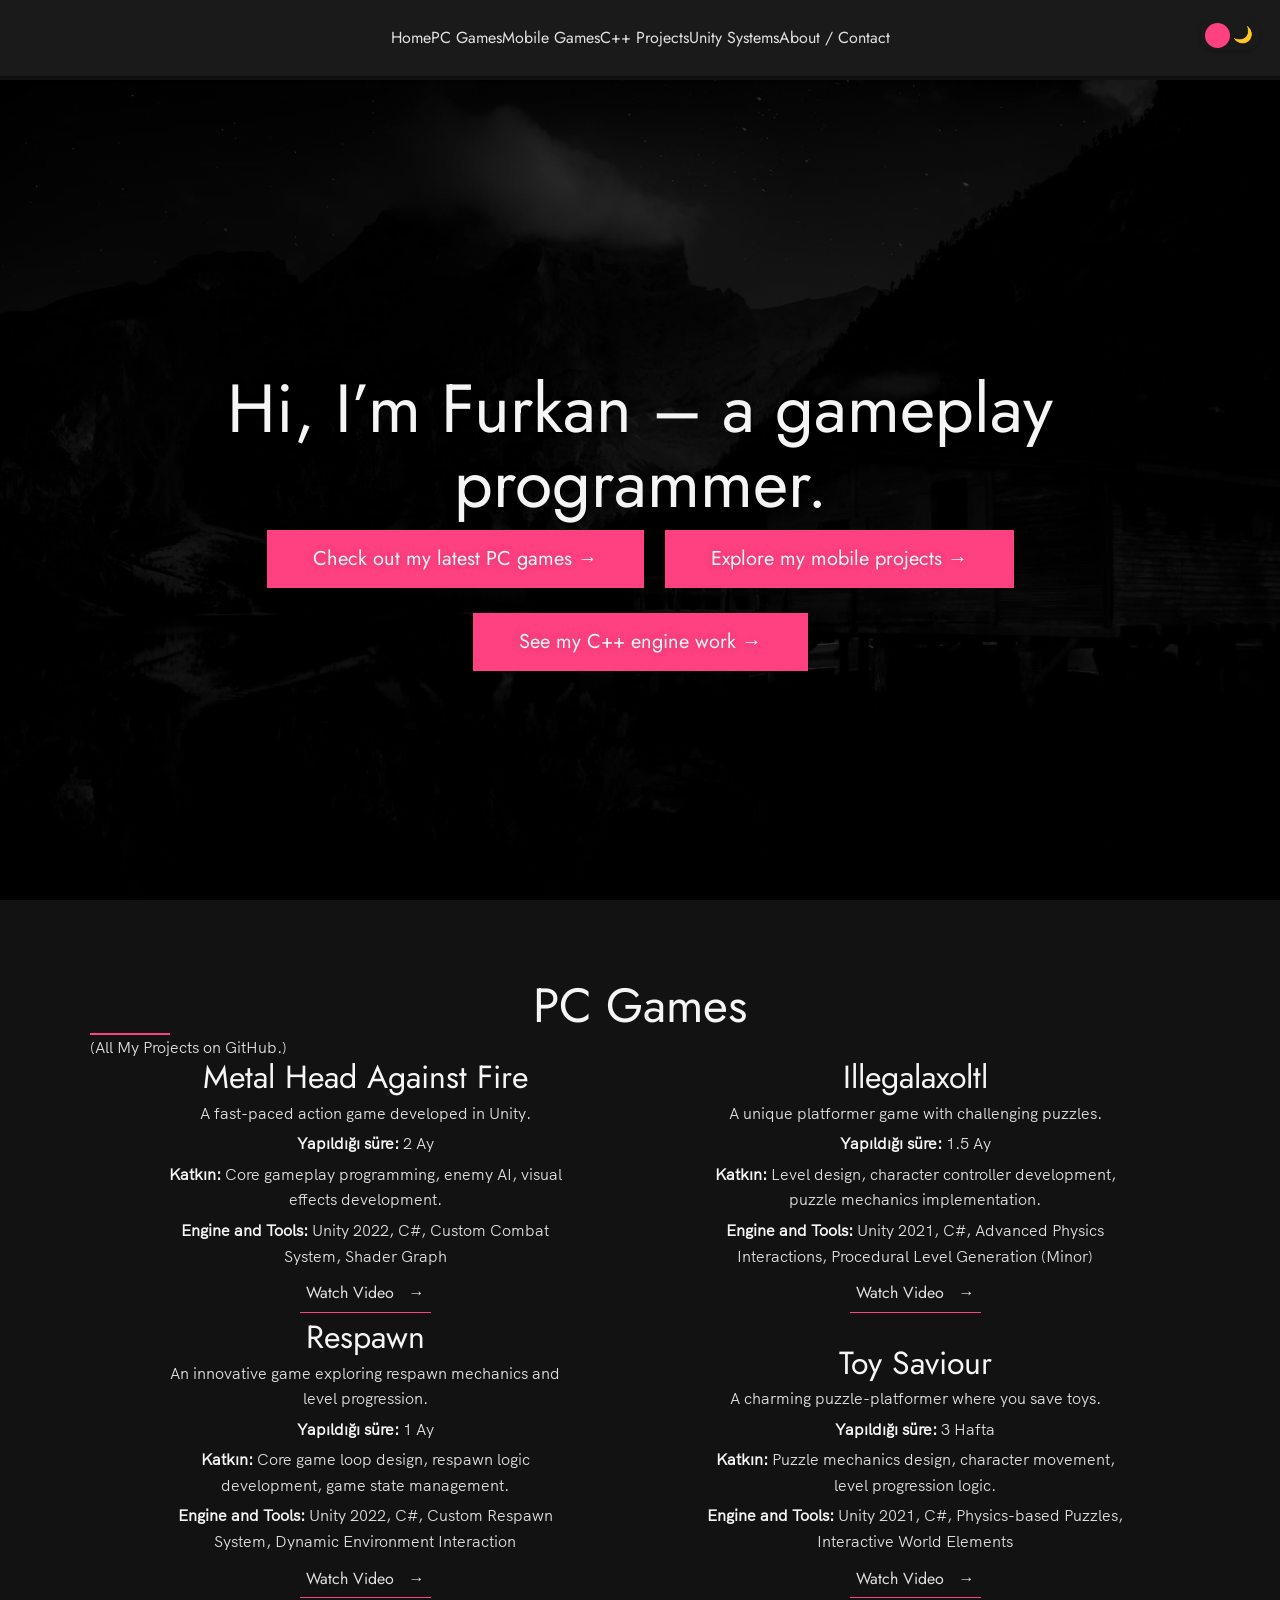
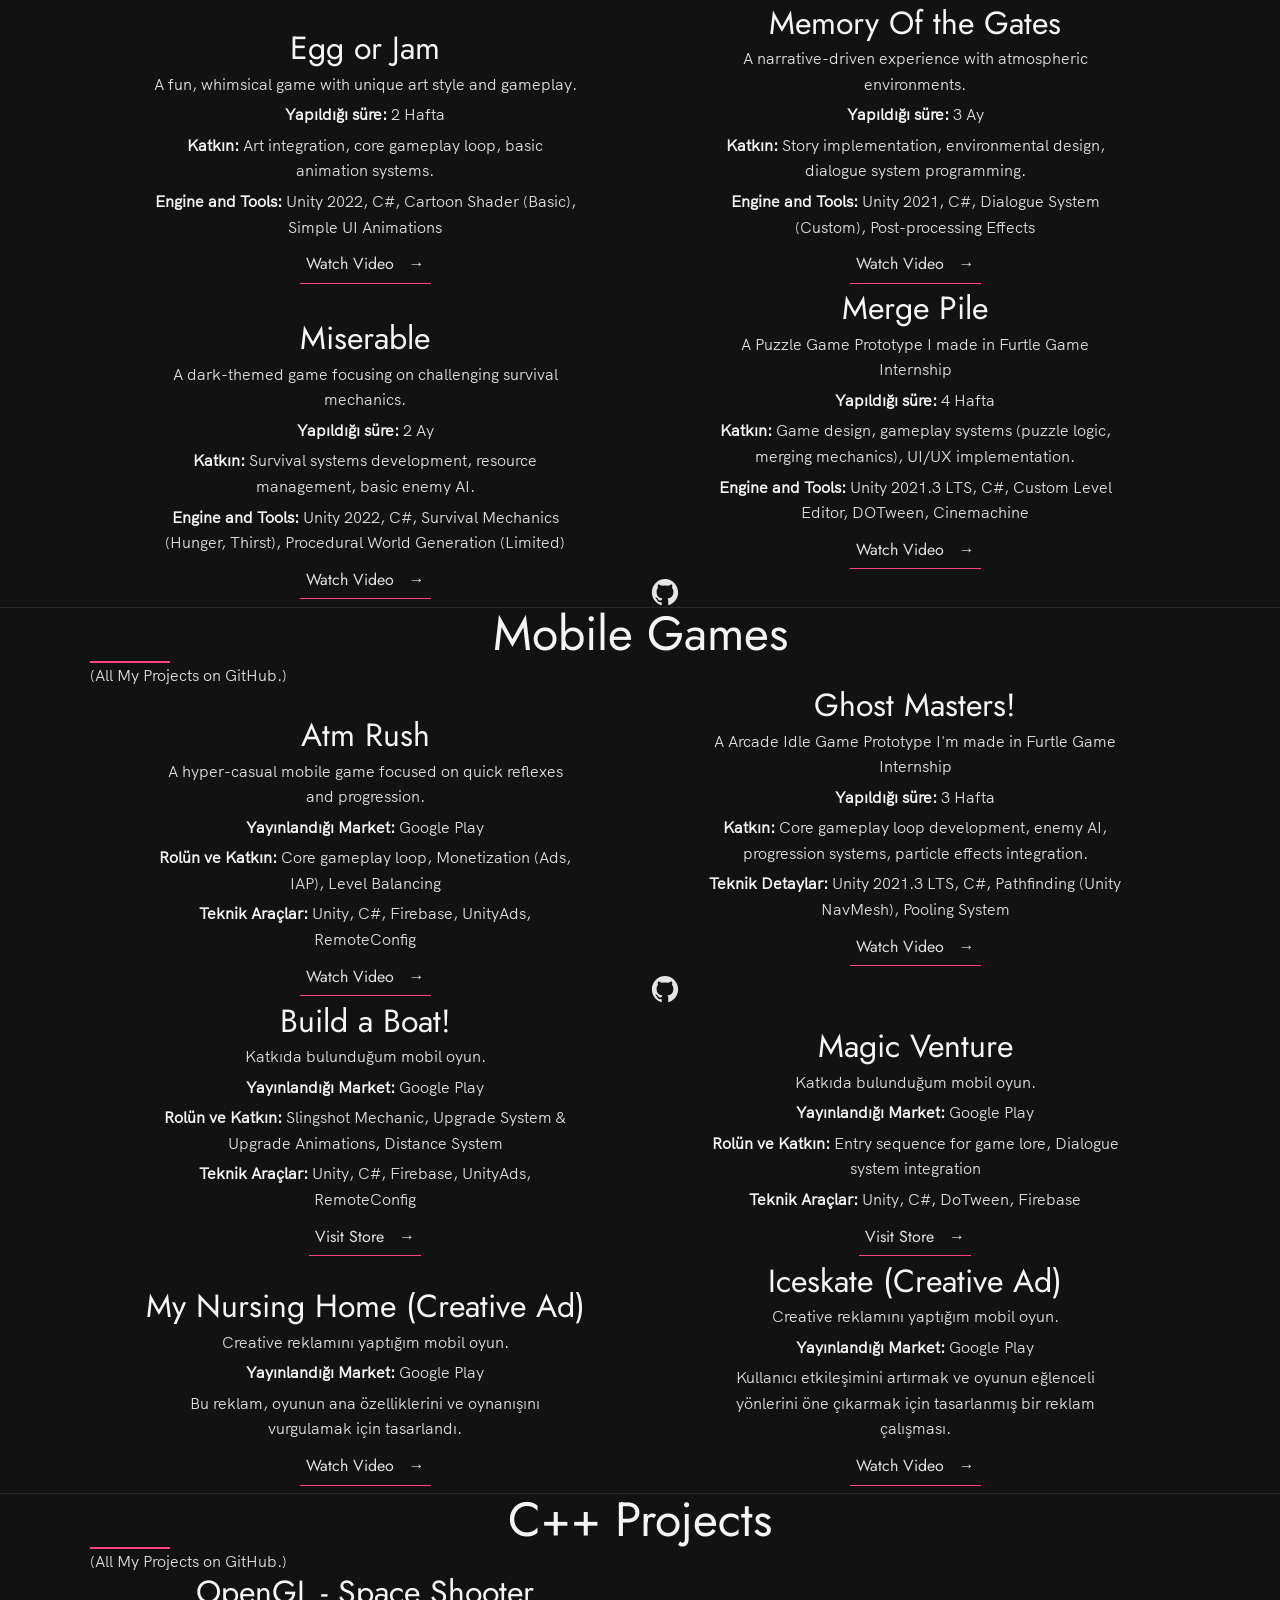
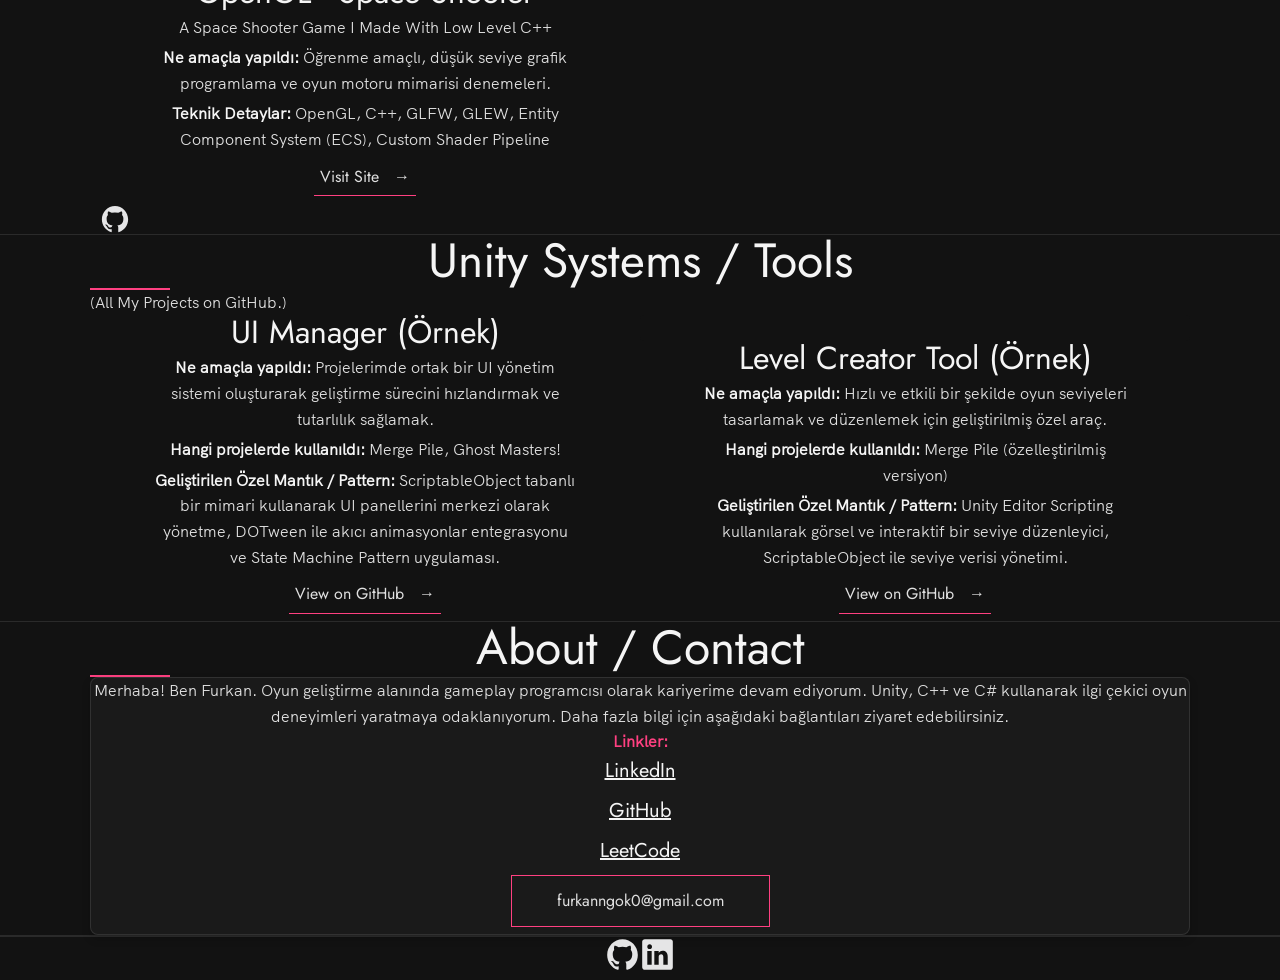
==== index.html @ cc99b184 "Update" ====
<!DOCTYPE html>
<html lang="en">

<head>
    <meta charset="UTF-8" />
    <meta name="viewport" content="width=device-width, initial-scale=1.0" />
    <link rel="shortcut icon" type="image/png" href="./images/gamepad.png" />

    <title>
        Furkan Gök | Game Developer.
    </title>

    <meta name="description" content="A Ambitious Game Developer">
    <meta name="keywords" content="Game Dev, Unity Dev, Graphics Engines,C#,C++" />
    <link rel="stylesheet" href="index.css" />
</head>

<body>
    <nav class="nav" role="navigation">
        <ul class="nav__items">
            <li class="nav__item"><a href="#home" class="nav__link">Home</a></li>
            <li class="nav__item"><a href="#pc-games" class="nav__link">PC Games</a></li>
            <li class="nav__item"><a href="#mobile-games" class="nav__link">Mobile Games</a></li>
            <li class="nav__item"><a href="#cpp-projects" class="nav__link">C++ Projects</a></li>
            <li class="nav__item"><a href="#unity-systems" class="nav__link">Unity Systems</a></li>
            <li class="nav__item">
                <a href="#about-contact" class="nav__link">About / Contact</a>
            </li>
        </ul>
    </nav>

    <header class="header" role="banner" id="home">
        <div class="header__text-box row">
            <div class="header__text">
                <h1 class="heading-primary">
                    <span>Hi, I’m Furkan – a gameplay programmer.</span>
                </h1>
                <a href="#pc-games" class="btn btn--pink" target="_blank">Check out my latest PC games →</a>
                <a href="#mobile-games" class="btn btn--pink" target="_blank">Explore my mobile projects →</a>
                <a href="#cpp-projects" class="btn btn--pink" target="_blank">See my C++ engine work →</a>
            </div>
        </div>
    </header>

    <main role="main">

        <section class="work" id="pc-games">
            <div class="row">
                <h2>PC Games</h2>
                <p class="github-link-info">(All My Projects on GitHub.)</p>
                <div class="work__boxes">

                    <div class="work__box">
                        <div class="work__image-box video-container">
                            <iframe src="https://www.youtube.com/embed/ONyRNSSHD-g?si=R7RUpYGPUEE3frFn&start=1" frameborder="0" allow="accelerometer; autoplay; clipboard-write; encrypted-media; gyroscope; picture-in-picture; web-share" referrerpolicy="strict-origin-when-cross-origin" allowfullscreen></iframe>
                        </div>
                        <div class="work__text">
                            <h3>Metal Head Against Fire</h3>
                            <p>A fast-paced action game developed in Unity.</p>
                            <p><strong>Yapıldığı süre:</strong> 2 Ay</p>
                            <p><strong>Katkın:</strong> Core gameplay programming, enemy AI, visual effects development.</p>
                            <p><strong>Engine and Tools:</strong> Unity 2022, C#, Custom Combat System, Shader Graph</p>
                            <div class="work__links">
                                <a href="https://www.youtube.com/embed/ONyRNSSHD-g?si=R7RUpYGPUEE3frFn&start=1" target="_blank" class="link__text">
                                    Watch Video <span>→</span>
                                </a>
                            </div>
                        </div>
                    </div>

                    <div class="work__box">
                        <div class="work__image-box video-container">
                            <iframe src="https://www.youtube.com/embed/DG5DNbVfJjw?si=A6hbgYW3vlIyhQn_&start=1" frameborder="0" allow="accelerometer; autoplay; clipboard-write; encrypted-media; gyroscope; picture-in-picture; web-share" referrerpolicy="strict-origin-when-cross-origin" allowfullscreen></iframe>
                        </div>
                        <div class="work__text">
                            <h3>Illegalaxoltl</h3>
                            <p>A unique platformer game with challenging puzzles.</p>
                            <p><strong>Yapıldığı süre:</strong> 1.5 Ay</p>
                            <p><strong>Katkın:</strong> Level design, character controller development, puzzle mechanics implementation.</p>
                            <p><strong>Engine and Tools:</strong> Unity 2021, C#, Advanced Physics Interactions, Procedural Level Generation (Minor)</p>
                            <div class="work__links">
                                <a href="https://www.youtube.com/embed/DG5DNbVfJjw?si=A6hbgYW3vlIyhQn_&start=1" target="_blank" class="link__text">
                                    Watch Video <span>→</span>
                                </a>
                            </div>
                        </div>
                    </div>

                    <div class="work__box">
                        <div class="work__image-box video-container">
                            <iframe src="https://www.youtube.com/embed/XzapZG9yzKo?si=b9tMLevLgzoZvf8c&start=1" frameborder="0" allow="accelerometer; autoplay; clipboard-write; encrypted-media; gyroscope; picture-in-picture; web-share" referrerpolicy="strict-origin-when-cross-origin" allowfullscreen></iframe>
                        </div>
                        <div class="work__text">
                            <h3>Respawn</h3>
                            <p>An innovative game exploring respawn mechanics and level progression.</p>
                            <p><strong>Yapıldığı süre:</strong> 1 Ay</p>
                            <p><strong>Katkın:</strong> Core game loop design, respawn logic development, game state management.</p>
                            <p><strong>Engine and Tools:</strong> Unity 2022, C#, Custom Respawn System, Dynamic Environment Interaction</p>
                            <div class="work__links">
                                <a href="https://www.youtube.com/embed/XzapZG9yzKo?si=b9tMLevLgzoZvf8c&start=1" target="_blank" class="link__text">
                                    Watch Video <span>→</span>
                                </a>
                            </div>
                        </div>
                    </div>

                    <div class="work__box">
                        <div class="work__image-box video-container">
                            <iframe src="https://www.youtube.com/embed/W_U2lF2NNnQ?si=flOfzoczrizRSGTz&start=1" frameborder="0" allow="accelerometer; autoplay; clipboard-write; encrypted-media; gyroscope; picture-in-picture; web-share" referrerpolicy="strict-origin-when-cross-origin" allowfullscreen></iframe>
                        </div>
                        <div class="work__text">
                            <h3>Toy Saviour</h3>
                            <p>A charming puzzle-platformer where you save toys.</p>
                            <p><strong>Yapıldığı süre:</strong> 3 Hafta</p>
                            <p><strong>Katkın:</strong> Puzzle mechanics design, character movement, level progression logic.</p>
                            <p><strong>Engine and Tools:</strong> Unity 2021, C#, Physics-based Puzzles, Interactive World Elements</p>
                            <div class="work__links">
                                <a href="https://www.youtube.com/embed/W_U2lF2NNnQ?si=flOfzoczrizRSGTz&start=1" target="_blank" class="link__text">
                                    Watch Video <span>→</span>
                                </a>
                            </div>
                        </div>
                    </div>

                    <div class="work__box">
                        <div class="work__image-box video-container">
                            <iframe src="https://www.youtube.com/embed/KnF0yyJ-IzM?si=kGT-flKXKnUp8Cqu&start=1" frameborder="0" allow="accelerometer; autoplay; clipboard-write; encrypted-media; gyroscope; picture-in-picture; web-share" referrerpolicy="strict-origin-when-cross-origin" allowfullscreen></iframe>
                        </div>
                        <div class="work__text">
                            <h3>Egg or Jam</h3>
                            <p>A fun, whimsical game with unique art style and gameplay.</p>
                            <p><strong>Yapıldığı süre:</strong> 2 Hafta</p>
                            <p><strong>Katkın:</strong> Art integration, core gameplay loop, basic animation systems.</p>
                            <p><strong>Engine and Tools:</strong> Unity 2022, C#, Cartoon Shader (Basic), Simple UI Animations</p>
                            <div class="work__links">
                                <a href="https://www.youtube.com/embed/KnF0yyJ-IzM?si=kGT-flKXKnUp8Cqu&start=1" target="_blank" class="link__text">
                                    Watch Video <span>→</span>
                                </a>
                            </div>
                        </div>
                    </div>

                    <div class="work__box">
                        <div class="work__image-box video-container">
                            <iframe src="https://www.youtube.com/embed/iU6UFqebJUA?si=ZgYQK7tX_ADVNn55&start=1" frameborder="0" allow="accelerometer; autoplay; clipboard-write; encrypted-media; gyroscope; picture-in-picture; web-share" referrerpolicy="strict-origin-when-cross-origin" allowfullscreen></iframe>
                        </div>
                        <div class="work__text">
                            <h3>Memory Of the Gates</h3>
                            <p>A narrative-driven experience with atmospheric environments.</p>
                            <p><strong>Yapıldığı süre:</strong> 3 Ay</p>
                            <p><strong>Katkın:</strong> Story implementation, environmental design, dialogue system programming.</p>
                            <p><strong>Engine and Tools:</strong> Unity 2021, C#, Dialogue System (Custom), Post-processing Effects</p>
                            <div class="work__links">
                                <a href="https://www.youtube.com/embed/iU6UFqebJUA?si=ZgYQK7tX_ADVNn55&start=1" target="_blank" class="link__text">
                                    Watch Video <span>→</span>
                                </a>
                            </div>
                        </div>
                    </div>

                    <div class="work__box">
                        <div class="work__image-box video-container">
                            <iframe src="https://www.youtube.com/embed/fEeKAGoQuBo?si=JWs19fC84Ag2kHYL&start=1" frameborder="0" allow="accelerometer; autoplay; clipboard-write; encrypted-media; gyroscope; picture-in-picture; web-share" referrerpolicy="strict-origin-when-cross-origin" allowfullscreen></iframe>
                        </div>
                        <div class="work__text">
                            <h3>Miserable</h3>
                            <p>A dark-themed game focusing on challenging survival mechanics.</p>
                            <p><strong>Yapıldığı süre:</strong> 2 Ay</p>
                            <p><strong>Katkın:</strong> Survival systems development, resource management, basic enemy AI.</p>
                            <p><strong>Engine and Tools:</strong> Unity 2022, C#, Survival Mechanics (Hunger, Thirst), Procedural World Generation (Limited)</p>
                            <div class="work__links">
                                <a href="https://www.youtube.com/embed/fEeKAGoQuBo?si=JWs19fC84Ag2kHYL&start=1" target="_blank" class="link__text">
                                    Watch Video <span>→</span>
                                </a>
                            </div>
                        </div>
                    </div>

                    <div class="work__box">
                        <div class="work__image-box video-container">
                            <iframe src="https://www.youtube.com/embed/PJdW8u4PfMo?si=LYfhMEOOOPKmOvvd&start=1" frameborder="0" allow="accelerometer; autoplay; clipboard-write; encrypted-media; gyroscope; picture-in-picture; web-share" referrerpolicy="strict-origin-when-cross-origin" allowfullscreen></iframe>
                        </div>
                        <div class="work__text">
                            <h3>Merge Pile</h3>
                            <p>A Puzzle Game Prototype I made in Furtle Game Internship</p>
                            <p><strong>Yapıldığı süre:</strong> 4 Hafta</p>
                            <p><strong>Katkın:</strong> Game design, gameplay systems (puzzle logic, merging mechanics), UI/UX implementation.</p>
                            <p><strong>Engine and Tools:</strong> Unity 2021.3 LTS, C#, Custom Level Editor, DOTween, Cinemachine</p>
                            <div class="work__links">
                                <a href="https://www.youtube.com/embed/PJdW8u4PfMo?si=LYfhMEOOOPKmOvvd&start=1" target="_blank" class="link__text">
                                    Watch Video <span>→</span>
                                </a>
                                <a href="https://github.com/muhammedfurkangok/Merge-Pile/tree/main" title="View Source Code" target="_blank">
                                    <img src="./images/github.svg " class="work__code" alt="GitHub">
                                </a>
                            </div>
                        </div>
                    </div>

                </div>
            </div>
        </section>

        <section class="work" id="mobile-games">
            <div class="row">
                <h2>Mobile Games</h2>
                <p class="github-link-info">(All My Projects on GitHub.)</p>
                <div class="work__boxes">

                    <div class="work__box">
                        <div class="work__image-box video-container">
                            <iframe src="https://www.youtube.com/embed/-djDa-MWHM8?si=dKThlsncJMTVjU1t&start=1" frameborder="0" allow="accelerometer; autoplay; clipboard-write; encrypted-media; gyroscope; picture-in-picture; web-share" referrerpolicy="strict-origin-when-cross-origin" allowfullscreen></iframe>
                        </div>
                        <div class="work__text">
                            <h3>Atm Rush</h3>
                            <p>A hyper-casual mobile game focused on quick reflexes and progression.</p>
                            <p><strong>Yayınlandığı Market:</strong> Google Play</p>
                            <p><strong>Rolün ve Katkın:</strong> Core gameplay loop, Monetization (Ads, IAP), Level Balancing</p>
                            <p><strong>Teknik Araçlar:</strong> Unity, C#, Firebase, UnityAds, RemoteConfig</p>
                            <div class="work__links">
                                <a href="https://www.youtube.com/embed/-djDa-MWHM8?si=dKThlsncJMTVjU1t&start=1" title="Watch Video" target="_blank" class="link__text">
                                    Watch Video <span>→</span>
                                </a>
                            </div>
                        </div>
                    </div>

                    <div class="work__box">
                        <div class="work__image-box video-container">
                            <iframe src="https://www.youtube.com/embed/NmtCS4lX2JE?si=D4J5_OSQe4PV-t8o&start=1" frameborder="0" allow="accelerometer; autoplay; clipboard-write; encrypted-media; gyroscope; picture-in-picture; web-share" referrerpolicy="strict-origin-when-cross-origin" allowfullscreen></iframe>
                        </div>
                        <div class="work__text">
                            <h3>Ghost Masters!</h3>
                            <p>A Arcade Idle Game Prototype I'm made in Furtle Game Internship</p>
                            <p><strong>Yapıldığı süre:</strong> 3 Hafta</p>
                            <p><strong>Katkın:</strong> Core gameplay loop development, enemy AI, progression systems, particle effects integration.</p>
                            <p><strong>Teknik Detaylar:</strong> Unity 2021.3 LTS, C#, Pathfinding (Unity NavMesh), Pooling System</p>
                            <div class="work__links">
                                <a href="https://www.youtube.com/embed/NmtCS4lX2JE?si=D4J5_OSQe4PV-t8o&start=1" target="_blank" class="link__text">
                                    Watch Video <span>→</span>
                                </a>
                                <a href="https://github.com/muhammedfurkangok/Ghost-Masters-Showcase" target="_blank">
                                    <img src="./images/github.svg" class="work__code" title="View Source Code" alt="GitHub">
                                </a>
                            </div>
                        </div>
                    </div>

                    <div class="work__box">
                        <div class="work__image-box video-container">
                            <iframe src="https://www.youtube.com/watch?v=DG5DNbVfJjw&list=PLdmiMU4TsMF2CSM9xlrFFa9BZEdSxlPYz&index=22" frameborder="0" allow="accelerometer; autoplay; clipboard-write; encrypted-media; gyroscope; picture-in-picture" allowfullscreen></iframe>
                        </div>
                        <div class="work__text">
                            <h3>Build a Boat!</h3>
                            <p>Katkıda bulunduğum mobil oyun.</p>
                            <p><strong>Yayınlandığı Market:</strong> Google Play</p>
                            <p><strong>Rolün ve Katkın:</strong> Slingshot Mechanic, Upgrade System & Upgrade Animations, Distance System</p>
                            <p><strong>Teknik Araçlar:</strong> Unity, C#, Firebase, UnityAds, RemoteConfig</p>
                            <div class="work__links">
                                <a href="https://play.google.com/store/apps/details?id=com.FurtleGame.BuildABoat" title="View on Google Play" target="_blank" class="link__text">
                                    Visit Store <span>→</span>
                                </a>
                            </div>
                        </div>
                    </div>

                    <div class="work__box">
                        <div class="work__image-box video-container">
                            <iframe src="https://www.youtube.com/watch?v=DG5DNbVfJjw&list=PLdmiMU4TsMF2CSM9xlrFFa9BZEdSxlPYz&index=23" frameborder="0" allow="accelerometer; autoplay; clipboard-write; encrypted-media; gyroscope; picture-in-picture" allowfullscreen></iframe>
                        </div>
                        <div class="work__text">
                            <h3>Magic Venture</h3>
                            <p>Katkıda bulunduğum mobil oyun.</p>
                            <p><strong>Yayınlandığı Market:</strong> Google Play</p>
                            <p><strong>Rolün ve Katkın:</strong> Entry sequence for game lore, Dialogue system integration</p>
                            <p><strong>Teknik Araçlar:</strong> Unity, C#, DoTween, Firebase</p>
                            <div class="work__links">
                                <a href="https://play.google.com/store/apps/details?id=com.udogames.magicventure" title="View on Google Play" target="_blank" class="link__text">
                                    Visit Store <span>→</span>
                                </a>
                            </div>
                        </div>
                    </div>

                    <div class="work__box">
                        <div class="work__image-box video-container">
                            <iframe src="https://www.youtube.com/embed/p9XU89v5BdI?si=skI6gjcIEpnL57ol&start=1" frameborder="0" allow="accelerometer; autoplay; clipboard-write; encrypted-media; gyroscope; picture-in-picture; web-share" referrerpolicy="strict-origin-when-cross-origin" allowfullscreen></iframe>
                        </div>
                        <div class="work__text">
                            <h3>My Nursing Home (Creative Ad)</h3>
                            <p>Creative reklamını yaptığım mobil oyun.</p>
                            <p><strong>Yayınlandığı Market:</strong> Google Play</p>
                            <p>Bu reklam, oyunun ana özelliklerini ve oynanışını vurgulamak için tasarlandı.</p>
                            <div class="work__links">
                                <a href="https://www.youtube.com/embed/p9XU89v5BdI?si=skI6gjcIEpnL57ol&start=1" title="Watch Video" target="_blank" class="link__text">
                                    Watch Video <span>→</span>
                                </a>
                            </div>
                        </div>
                    </div>

                    <div class="work__box">
                        <div class="work__image-box video-container">
                            <iframe src="https://www.youtube.com/embed/LSMhP5Chvvk?si=mumjorCQ2LOY51N0&start=1" frameborder="0" allow="accelerometer; autoplay; clipboard-write; encrypted-media; gyroscope; picture-in-picture; web-share" referrerpolicy="strict-origin-when-cross-origin" allowfullscreen></iframe>
                        </div>
                        <div class="work__text">
                            <h3>Iceskate (Creative Ad)</h3>
                            <p>Creative reklamını yaptığım mobil oyun.</p>
                            <p><strong>Yayınlandığı Market:</strong> Google Play</p>
                            <p>Kullanıcı etkileşimini artırmak ve oyunun eğlenceli yönlerini öne çıkarmak için tasarlanmış bir reklam çalışması.</p>
                            <div class="work__links">
                                <a href="https://www.youtube.com/embed/LSMhP5Chvvk?si=mumjorCQ2LOY51N0&start=1" title="Watch Video" target="_blank" class="link__text">
                                    Watch Video <span>→</span>
                                </a>
                            </div>
                        </div>
                    </div>

                </div>
            </div>
        </section>

        <section class="work" id="cpp-projects">
            <div class="row">
                <h2>C++ Projects</h2>
                <p class="github-link-info">(All My Projects on GitHub.)</p>
                <div class="work__boxes">

                    <div class="work__box">
                        <div class="work__image-box video-container">
                            <iframe src="https://www.youtube.com/watch?v=DG5DNbVfJjw&list=PLdmiMU4TsMF2CSM9xlrFFa9BZEdSxlPYz&index=24" frameborder="0" allow="accelerometer; autoplay; clipboard-write; encrypted-media; gyroscope; picture-in-picture; web-share" referrerpolicy="strict-origin-when-cross-origin" allowfullscreen></iframe>
                        </div>
                        <div class="work__text">
                            <h3>OpenGL - Space Shooter</h3>
                            <p>A Space Shooter Game I Made With Low Level C++</p>
                            <p><strong>Ne amaçla yapıldı:</strong> Öğrenme amaçlı, düşük seviye grafik programlama ve oyun motoru mimarisi denemeleri.</p>
                            <p><strong>Teknik Detaylar:</strong> OpenGL, C++, GLFW, GLEW, Entity Component System (ECS), Custom Shader Pipeline</p>
                            <div class="work__links">
                                <a href="https://github.com/muhammedfurkangok/OpenGl-SpaceShooter?tab=readme-ov-file" class="link__text" target="_blank">
                                    Visit Site <span>→</span>
                                </a>
                                <a href="https://github.com/muhammedfurkangok/OpenGl-SpaceShooter?tab=readme-ov-file" target="_blank">
                                    <img src="./images/github.svg" class="work__code" title="View Source Code" alt="GitHub">
                                </a>
                            </div>
                        </div>
                    </div>

                </div>
            </div>
        </section>

        <section class="work" id="unity-systems">
            <div class="row">
                <h2>Unity Systems / Tools</h2>
                <p class="github-link-info">(All My Projects on GitHub.)</p>
                <div class="work__boxes">

                    <div class="work__box">
                        <div class="work__image-box video-container">
                            <iframe src="https://www.youtube.com/watch?v=DG5DNbVfJjw&list=PLdmiMU4TsMF2CSM9xlrFFa9BZEdSxlPYz&index=25" frameborder="0" allow="accelerometer; autoplay; clipboard-write; encrypted-media; gyroscope; picture-in-picture; web-share" referrerpolicy="strict-origin-when-cross-origin" allowfullscreen></iframe>
                        </div>
                        <div class="work__text">
                            <h3>UI Manager (Örnek)</h3>
                            <p><strong>Ne amaçla yapıldı:</strong> Projelerimde ortak bir UI yönetim sistemi oluşturarak geliştirme sürecini hızlandırmak ve tutarlılık sağlamak.</p>
                            <p><strong>Hangi projelerde kullanıldı:</strong> Merge Pile, Ghost Masters!</p>
                            <p><strong>Geliştirilen Özel Mantık / Pattern:</strong> ScriptableObject tabanlı bir mimari kullanarak UI panellerini merkezi olarak yönetme, DOTween ile akıcı animasyonlar entegrasyonu ve State Machine Pattern uygulaması.</p>
                            <div class="work__links">
                                <a href="#" class="link__text" target="_blank">
                                    View on GitHub <span>→</span>
                                </a>
                            </div>
                        </div>
                    </div>

                    <div class="work__box">
                        <div class="work__image-box video-container">
                            <iframe src="https://www.youtube.com/watch?v=DG5DNbVfJjw&list=PLdmiMU4TsMF2CSM9xlrFFa9BZEdSxlPYz&index=26" frameborder="0" allow="accelerometer; autoplay; clipboard-write; encrypted-media; gyroscope; picture-in-picture; web-share" referrerpolicy="strict-origin-when-cross-origin" allowfullscreen></iframe>
                        </div>
                        <div class="work__text">
                            <h3>Level Creator Tool (Örnek)</h3>
                            <p><strong>Ne amaçla yapıldı:</strong> Hızlı ve etkili bir şekilde oyun seviyeleri tasarlamak ve düzenlemek için geliştirilmiş özel araç.</p>
                            <p><strong>Hangi projelerde kullanıldı:</strong> Merge Pile (özelleştirilmiş versiyon)</p>
                            <p><strong>Geliştirilen Özel Mantık / Pattern:</strong> Unity Editor Scripting kullanılarak görsel ve interaktif bir seviye düzenleyici, ScriptableObject ile seviye verisi yönetimi.</p>
                            <div class="work__links">
                                <a href="#" class="link__text" target="_blank">
                                    View on GitHub <span>→</span>
                                </a>
                            </div>
                        </div>
                    </div>

                </div>
            </div>
        </section>

        <section class="contact" id="about-contact">
            <div class="row">
                <h2>About / Contact</h2>
                <div class="contact__info">
                    <p>
                        Merhaba! Ben Furkan. Oyun geliştirme alanında gameplay programcısı olarak kariyerime devam ediyorum. Unity, C++ ve C# kullanarak ilgi çekici oyun deneyimleri yaratmaya odaklanıyorum. Daha fazla bilgi için aşağıdaki bağlantıları ziyaret edebilirsiniz.
                    </p>
                    <h4>Linkler:</h4>
                    <ul class="work__list">
                        <li><a href="https://www.linkedin.com/in/furkangokcs/" target="_blank">LinkedIn</a></li>
                        <li><a href="https://github.com/muhammedfurkangok" target="_blank">GitHub</a></li>
                        <li><a href="https://leetcode.com/u/L0fs/" target="_blank">LeetCode</a></li>
                    </ul>
                    <a href="mailto:furkanngok0@gmail.com" class="btn">furkanngok0@gmail.com</a>
                </div>
            </div>
        </section>

    </main>

    <footer role="contentinfo" class="footer">
        <div class="row">
            <ul class="footer__social-links">
                <li class="footer__social-link-item">
                    <a href="https://github.com/muhammedfurkangok" title="Link to Github Profile" target="_blank">
                        <img src="./images/github.svg" class="footer__social-image" alt="Github">
                    </a>
                </li>
                <li class="footer__social-link-item">
                    <a href="https://www.linkedin.com/in/furkangokcs/" target="_blank">
                        <img src="./images/linkedin.svg" title="Link to Linkedin Profile" class="footer__social-image" alt="Linkedin">
                    </a>
                </li>
            </ul>
        </div>
    </footer>

    <a href="#home" class="back-to-top" title="Back to Top">
        <img src="./images/arrow-up.svg" alt="Back to Top" class="back-to-top__image" />
    </a>
    <script src="./index.js"></script>
</body>

</html>
---- index.css ----
/* --------------------------------------- */
/* ----- Basic Setup ----- */
/* --------------------------------------- */
@font-face {
    font-family: 'Hk Grotesk';
    font-style: normal;
    font-weight: 400;
    src: url('./fonts/HKGrotesk-Regular.woff') format('woff');
}

@font-face {
    font-family: 'Jost';
    font-style: normal;
    font-weight: 400;
    src: url('./fonts/Jost-Regular.ttf') format('woff');
}

* {
    margin: 0;
    padding: 0;
    box-sizing: inherit;
}

:root {
    --font-size-small: 1.6rem;
    --font-size-normal: 2rem;
    --font-size-medium: 2.6rem;
    --font-size-medium-1: 3.2rem;
    --font-size-large: 4.8rem;
    --font-size-huge: 6.8rem;
    --font-stack: 'Hk Grotesk', sans-serif;
    --line-height-normal: 1.6;
    --line-height-small: 1.1;
    /* Dark Mode Colors (Default) */
    --primary-bg: #121212;
    --secondary-bg: #1a1a1a;
    --primary-text: #f5f5f5;
    --secondary-text: #e0e0e0;
    --accent-color: #ff4081;
    --border-color: 1px solid rgba(255, 255, 255, 0.1);
    --shadow-color: rgba(0, 0, 0, 0.2);
    --header-gradient-start: rgba(0,0,0, .3);
    --header-gradient-end: rgba(0,0,0, .6);
    --heading-line-color: var(--accent-color);
}

body.light-mode {
    /* Light Mode Colors */
    --primary-bg: #f5f5f5;
    --secondary-bg: #ffffff;
    --primary-text: #121212;
    --secondary-text: #333333;
    --accent-color: #d81b60; /* Slightly different pink for light mode */
    --border-color: 1px solid rgba(0, 0, 0, 0.1);
    --shadow-color: rgba(0, 0, 0, 0.1);
    --header-gradient-start: rgba(255,255,255, .3);
    --header-gradient-end: rgba(255,255,255, .6);
    --heading-line-color: var(--accent-color);
}


html {
    font-size: 62.5%; /* (16/10)*100 = 62.5% => 1rem = 10px */
    box-sizing: border-box;
    scroll-behavior: smooth;
}

@media(max-width: 1000px) {
    html {
        font-size: 55%;
    }
}

body {
    font-size: var(--font-size-small);
    font-family: var(--font-stack);
    font-weight: 400;
    color: var(--secondary-text);
    line-height: var(--line-height-normal);
    background: var(--primary-bg);
    overflow-x: hidden;
    transition: background-color 0.3s ease, color 0.3s ease; /* Smooth transition for theme change */
    padding-top: 8rem; /* Added: Pushes content down to clear fixed navigation bar */
}

.row {
    max-width: var(--container-max-width);
    margin: 0 auto;
    padding: 0 var(--gutter-normal);
}

@media(max-width: 1340px) {
    .row {
        max-width: 1100px;
    }
}

@media(max-width: 1240px) {
    .row {
        padding: 0 var(--gutter-medium);
    }
}

@media(max-width: 600px) {
    .row {
        padding: 0 var(--gutter-normal);
    }
}

@media(max-width: 600px) {
    .row {
        padding: 0 var(--gutter-small);
    }
}

section {
    padding: var(--gutter-huge) 0;
    border-bottom: var(--border-color);
}

img {
    object-fit: contain;
    max-width: 100%;
}

/* --------------------------------------- */
/* ----- Headlines and Paragraphs ----- */
/* --------------------------------------- */

h1,
h2,
h3 {
    font-family: 'Jost', sans-serif;
    font-weight: 400;
    line-height: var(--line-height-small);
    color: var(--primary-text);
    transition: color 0.3s ease; /* Smooth transition for theme change */
}

.heading-primary {
    line-height: 1.1;
    font-size: var(--font-size-huge);
    font-weight: 400;
    margin-bottom: var(--gutter-small);
}

@media(max-width: 900px) {
    .heading-primary {
        font-size: 4.5rem; /* Adjusted from 5.5rem */
    }
}

h2 {
    font-size: var(--font-size-large);
    margin-bottom: var(--gutter-normal);
    text-align: center;
}

    h2::after {
        content: '';
        display: block;
        height: 2px;
        width: 8rem;
        background: var(--heading-line-color);
        margin: var(--gutter-small) auto;
        transition: background-color 0.3s ease; /* Smooth transition for theme change */
    }

h3 {
    font-size: var(--font-size-medium-1);
    margin-bottom: var(--gutter-small);
}

@media(max-width: 500px) {
    .heading-primary {
        font-size: 3.8rem; /* Adjusted from 4.8rem */
    }

    h2 {
        font-size: var(--font-size-medium-1);
    }

    h3 {
        font-size: var(--font-size-medium);
    }
}

p {
    margin: var(--gutter-small-1) 0;
}

@media(max-width: 900px) {
    p {
        max-width: var(--container-small-width);
        margin-left: auto;
        margin-right: auto;
    }
}

/* --------------------------------------- */
/* ----- Buttons and Links ----- */
/* --------------------------------------- */

a {
    color: var(--primary-text);
    font-weight: 400;
    font-family: 'Jost', sans-serif;
    transition: all .2s ease-in-out;
    outline: 2px solid transparent;
}

::-moz-focus-inner {
    border: 0;
}

button:focus,
a:focus {
    outline: 2px solid var(--accent-color);
    outline-offset: 2px;
}

body:not(.user-is-tabbing) button:focus,
body:not(.user-is-tabbing) a:focus {
    outline: none;
}

.link:hover {
    color: var(--accent-color);
}

.btn {
    position: relative;
    display: inline-block;
    padding: 1.2rem 4.5rem;
    text-decoration: none;
    color: inherit;
    border: 1px solid var(--accent-color);
    font-weight: 400;
    overflow: hidden;
}

    .btn:focus {
        outline: none;
    }

    .btn::after {
        content: '';
        display: block;
        position: absolute;
        top: 0;
        left: 0;
        width: 100%;
        height: 100%;
        background: var(--accent-color);
        z-index: -1;
        transform: translateX(-100%);
        transition: transform 0.3s ease-in-out;
    }

    .btn:hover::after,
    .btn:focus::after {
        transform: translateX(0);
    }

    .btn:hover,
    .btn:focus {
        color: var(--primary-text);
    }

.btn--pink {
    background: var(--accent-color);
    border-color: var(--accent-color);
    color: var(--primary-text);
    transition: all 0.2s ease-in-out;
}

    .btn--pink::after {
        display: none;
    }

    .btn--pink:hover,
    .btn--pink:focus {
        background: transparent;
        color: var(--accent-color);
    }

.link__text {
    position: relative;
    display: inline-block;
    padding: .6rem;
    text-decoration: none;
    color: inherit;
    border-bottom: 1px solid var(--accent-color);
    overflow: hidden;
}

    .link__text::after {
        content: '';
        position: absolute;
        bottom: 0;
        left: 0;
        width: 100%;
        display: inline-block;
        height: 2px;
        background: var(--accent-color);
        transform: scaleX(0);
        transform-origin: bottom right;
        transition: transform 0.25s ease-out;
    }

    .link__text:focus {
        outline: none;
    }

        .link__text:hover::after,
        .link__text:focus:after {
            transform: translateX(0);
        }

    .link__text span {
        padding-left: 1rem;
        font-family: sans-serif;
    }

/* ----- Back to Top ----- */

.back-to-top {
    position: fixed;
    bottom: 3rem;
    right: 3rem;
    display: flex;
    justify-content: center;
    align-items: center;
    height: 5rem;
    width: 5rem;
    background-color: var(--accent-color);
    border-radius: 50%;
    z-index: 10;
    visibility: hidden;
    opacity: 0;
    transition: all .3s ease-in-out;
}

    .back-to-top.show {
        visibility: visible;
        opacity: 1;
    }

.back-to-top__image {
    height: 60%;
    width: 60%;
}

@media(max-width: 900px) {
    .back-to-top {
        right: 2rem;
        bottom: 2rem;
    }
}

@media(max-width: 500px) {
    .back-to-top {
        right: 1.5rem;
        bottom: 1.5rem;
        height: 4rem;
        width: 4rem;
    }
}

/* --------------------------------------- */
/* ----- Navigation ----- */
/* --------------------------------------- */

.nav {
    position: fixed; /* Added: Make navigation bar fixed */
    top: 0; /* Added: Position at the top */
    left: 0; /* Added: Position at the left */
    width: 100%; /* Added: Full width */
    background-color: var(--secondary-bg); /* Added: Solid background */
    box-shadow: 0 2px 5px var(--shadow-color); /* Added: Subtle shadow */
    z-index: 100; /* Added: Ensure it's on top */
    padding: 1.5rem 0; /* Adjusted: Increased vertical padding */
    display: flex; /* Kept existing flex properties */
    justify-content: center; /* Kept existing flex properties */
}

.nav__items {
    display: flex;
    list-style: none;
    flex-wrap: wrap;
    justify-content: center;
    max-width: var(--container-max-width); /* Added: Apply row max-width */
    margin: 0 auto; /* Added: Center items within the row */
    padding: 0 var(--gutter-normal); /* Added: Horizontal padding for items */
}

.nav__item:not(:last-child) {
    margin-right: var(--gutter-normal);
}

@media(max-width: 500px) {
    .nav {
        justify-content: center;
    }

    .nav__item {
        margin: 0.5rem 1rem;
    }

        .nav__item:not(:last-child) {
            margin-right: 1rem;
        }
}

@media(max-width: 400px) {
    .nav__item:not(:last-child) {
        margin-right: var(--gutter-small);
    }
}

@media(max-width: 300px) {
    .nav {
        font-size: var(--font-size-small);
    }
}

.nav__link {
    position: relative;
    display: inline-block;
    padding: 1rem 0;
    text-decoration: none;
    color: inherit;
    transition: all .2s ease-in-out;
}

    .nav__link::after {
        content: '';
        position: absolute;
        bottom: 0;
        left: 0;
        width: 100%;
        display: inline-block;
        height: 2px;
        background: var(--accent-color);
        transform: scaleX(0);
        transform-origin: bottom right;
        transition: transform 0.25s ease-out;
    }

    .nav__link:hover {
        color: var(--accent-color);
    }

        .nav__link:hover::after {
            transform: scaleX(1);
            transform-origin: bottom left;
        }

/* --------------------------------------- */
/* ----- Header ----- */
/* --------------------------------------- */

.header {
    background: linear-gradient(var(--header-gradient-start), var(--header-gradient-end)), url('../images/header.jpg') no-repeat center center/cover;
    height: 100vh;
    background-size: cover;
    background-position: center;
    background-attachment: fixed;
    font-size: var(--font-size-normal);
    /* Updated alignment for nav at top, text centered */
    display: flex;
    flex-direction: column;
    justify-content: space-between; /* Pushes nav to top, text-box to middle, if other content below */
    align-items: center; /* Center horizontally */
    text-shadow: 0 0 10px var(--shadow-color);
    /* Removed padding-top and padding-bottom from header */
}

/* Removed .header .row:first-child rule as nav is no longer a child of header */


.header__text-box {
    text-align: center;
    flex-grow: 1; /* Allows text box to take up available space */
    display: flex;
    flex-direction: column;
    justify-content: center; /* Vertically center the text within its flex container */
    align-items: center; /* Horizontally center text content */
    width: 100%; /* Ensure text box takes full width */
}


.header__text {
    position: static;
    transform: none;
    text-align: center;
    padding: var(--gutter-normal);
}

    .header__text p {
        margin: 1.5rem auto 5.5rem; /* Adjusted: Increased margin-bottom from 4.5rem to 5.5rem */
        max-width: var(--container-medium-width);
        font-family: 'Jost', sans-serif;
        font-size: var(--font-size-medium);
        color: var(--secondary-text);
    }

    .header__text .btn {
        margin: 0.8rem;
    }

@media(max-width: 900px) {
    .heading-primary {
        font-size: 4.5rem; /* Adjusted from 5.5rem */
    }
}

@media(max-width: 768px) {
    .header__text p {
        font-size: var(--font-size-normal);
    }

    .header__text .btn {
        display: block;
        margin: 1rem auto;
    }
}

@media(max-width: 500px) {
    .header {
        text-align: center;
    }

    .heading-primary {
        font-size: 3.8rem; /* Adjusted from 4.8rem */
    }

    .header__text p {
        transform: none;
    }
}

/* --------------------------------------- */
/* ----- Work ----- */
/* --------------------------------------- */

.work__boxes {
    display: grid;
    grid-template-columns: repeat(1, 1fr); /* Default to 1 column on small screens */
    gap: var(--gutter-normal);
    justify-content: center;
}

@media (min-width: 768px) { /* Adjust breakpoint as needed, for medium to large screens */
    .work__boxes {
        grid-template-columns: repeat(2, 1fr); /* 2 columns on larger screens */
    }
}

.work__box {
    display: flex;
    flex-direction: column;
    align-items: center;
    /* Removed border, border-radius, background-color, box-shadow */
    padding: var(--gutter-normal);
    transition: transform 0.2s ease-in-out; /* Removed box-shadow transition */
}

    .work__box:hover {
        transform: translateY(-5px);
        /* Removed box-shadow hover effect */
    }

.work__text {
    flex: 1;
    width: 100%;
    margin-top: var(--gutter-small); /* Space between image and text */
    text-align: center; /* Changed: Align text within the box to center */
    padding: 0 1rem; /* Add horizontal padding to text */
}

    .work__text h3 {
        margin-bottom: 0.5rem; /* Adjusted spacing */
        text-align: center; /* Center project title */
    }

    .work__text p {
        margin: 0.5rem auto; /* Adjusted: Centered paragraphs themselves */
        font-size: var(--font-size-small); /* Smaller font for details */
        max-width: 80%; /* Added: Constrain width for readability and centering */
    }

        .work__text p strong {
            color: var(--primary-text); /* Ensure bold labels stand out */
        }


.work__code {
    display: block;
    height: 3rem;
    margin-left: var(--gutter-small);
    transition: all .3s;
}

    .work__code:hover {
        transform: scale(1.1);
    }

.work__image-box {
    margin-top: 0; /* Remove top margin */
    width: 100%;
    height: 200px; /* Adjusted: Fixed height for consistent image/video area */
    overflow: hidden;
    display: flex;
    justify-content: center;
    align-items: center;
    position: relative;
    border-radius: 4px;
    background-color: var(--primary-bg);
}

    .work__image-box iframe,
    .work__image-box img {
        position: absolute; /* Adjusted: Position children absolutely to fill the parent */
        width: 100%; /* Adjusted: Fill 100% width */
        height: 100%; /* Adjusted: Fill 100% height */
        object-fit: cover; /* Adjusted: Cover the container, potentially cropping */
        display: block; /* Removed extra space below image/iframe */
        top: 0; /* Added: Align to top */
        left: 0; /* Added: Align to left */
    }
    /* Specific adjustments for video iframes to maintain aspect ratio */
    .work__image-box.video-container {
        /* Removed padding-bottom: 56.25%; */
        /* Removed height: 0; */
        /* Removed position: relative; */
        width: 100%; /* Added: Ensure video container fills its parent */
        height: 100%; /* Added: Ensure video container fills its parent */
    }

        .work__image-box.video-container iframe {
            position: absolute;
            top: 0;
            left: 0;
            width: 100%;
            height: 100%;
            object-fit: cover; /* Added: Ensure iframe covers its container */
        }


/* --------------------------------------- */
/* ----- Clients (Değiştirildi) ----- */
/* --------------------------------------- */
.client__logos {
    display: flex;
    justify-content: center;
    flex-wrap: wrap;
    gap: var(--gutter-normal);
    padding-top: var(--gutter-normal);
}

.client__logo {
    height: 12rem;
    width: auto;
    max-width: 100%;
    filter: grayscale(100%) brightness(150%);
    opacity: 0.7;
    transition: all 0.3s ease-in-out;
}

    .client__logo:hover {
        filter: grayscale(0%) brightness(100%);
        opacity: 1;
    }


/* --------------------------------------- */
/* ----- About (Değiştirildi) ----- */
/* --------------------------------------- */

.about__content {
    display: flex;
    flex-direction: row-reverse;
    align-items: center;
    gap: var(--gutter-medium);
}

@media(max-width: 900px) {
    .about__content {
        flex-direction: column-reverse;
        align-items: center;
    }
}

.about__photo-container {
    margin-bottom: var(--gutter-normal);
    max-width: 400px;
    border-radius: 8px;
    overflow: hidden;
    box-shadow: 0 4px 8px var(--shadow-color);
}

    .about__photo-container img {
        display: block;
        width: 100%;
        height: auto;
    }


@media(min-width: 901px) {
    .about__text {
        flex: 0 0 45%;
    }

    .about__photo-container {
        flex: 1;
        margin: 0;
    }
}

/* --------------------------------------- */
/* ----- Contact (Değiştirildi) ----- */
/* --------------------------------------- */

.contact__info {
    max-width: var(--container-normal-width);
    margin-left: auto;
    margin-right: auto;
    text-align: center;
    padding: var(--gutter-normal);
    border: var(--border-color);
    border-radius: 8px;
    background-color: var(--secondary-bg);
    box-shadow: 0 4px 8px var(--shadow-color);
    transition: background-color 0.3s ease, border-color 0.3s ease, box-shadow 0.3s ease;
}

    .contact__info h4 {
        margin-top: var(--gutter-small);
        color: var(--accent-color);
    }

    .contact__info .work__list {
        text-align: center;
        list-style-position: inside;
        padding-left: 0;
        width: fit-content;
        margin-left: auto;
        margin-right: auto;
        list-style-type: none;
    }

        .contact__info .work__list li {
            margin-bottom: 0.8rem;
        }

            .contact__info .work__list li a {
                display: inline-block;
                margin: 0 8px;
                font-size: var(--font-size-normal);
            }

    .contact__info .btn {
        margin-top: var(--gutter-normal);
    }

/* --------------------------------------- */
/* ----- Footer ----- */
/* --------------------------------------- */

.footer {
    text-align: center;
    padding: var(--gutter-medium) 0 var(--gutter-normal);
    border-top: var(--border-color);
    transition: border-color 0.3s ease;
}

.footer__social-links {
    display: flex;
    justify-content: center;
    padding: var(--gutter-normal) 0;
    list-style: none;
}

.footer__social-link-item:not(:last-of-type) {
    margin-right: var(--gutter-small);
}

.footer__social-image {
    height: 3.5rem;
    transition: transform 0.2s ease-in-out;
}

    .footer__social-image:hover {
        transform: translateY(-3px) scale(1.1);
    }

.footer__github-buttons {
    display: flex;
    justify-content: center;
    margin-top: var(--gutter-small);
}

    .footer__github-buttons iframe {
        height: 2.5rem;
        width: 84px;
        transform: translateY(3px);
    }

@media(max-width: 500px) {
    .footer {
        padding: var(--gutter-normal) 0;
    }
}

/* --------------------------------------- */
/* ----- Dark/Light Mode Switch ----- */
/* --------------------------------------- */
.mode-switch-container {
    position: fixed;
    top: 2rem;
    right: 2rem;
    z-index: 1000;
}

.mode-switch {
    background: var(--secondary-bg);
    border: 1px solid var(--border-color);
    border-radius: 50px;
    cursor: pointer;
    display: flex;
    align-items: center;
    justify-content: space-around;
    padding: 0.5rem;
    width: 6rem;
    height: 3rem;
    position: relative;
    transition: background-color 0.3s ease, border-color 0.3s ease;
    box-shadow: 0 2px 4px var(--shadow-color);
}

.mode-switch-icon {
    font-size: 1.6rem;
    color: var(--secondary-text);
    transition: color 0.3s ease;
}

.mode-switch .slider {
    background-color: var(--accent-color);
    position: absolute;
    left: 0.5rem;
    width: 2.5rem;
    height: 2.5rem;
    border-radius: 50%;
    transition: transform 0.3s ease, background-color 0.3s ease;
}

body.light-mode .mode-switch .slider {
    transform: translateX(3rem);
}
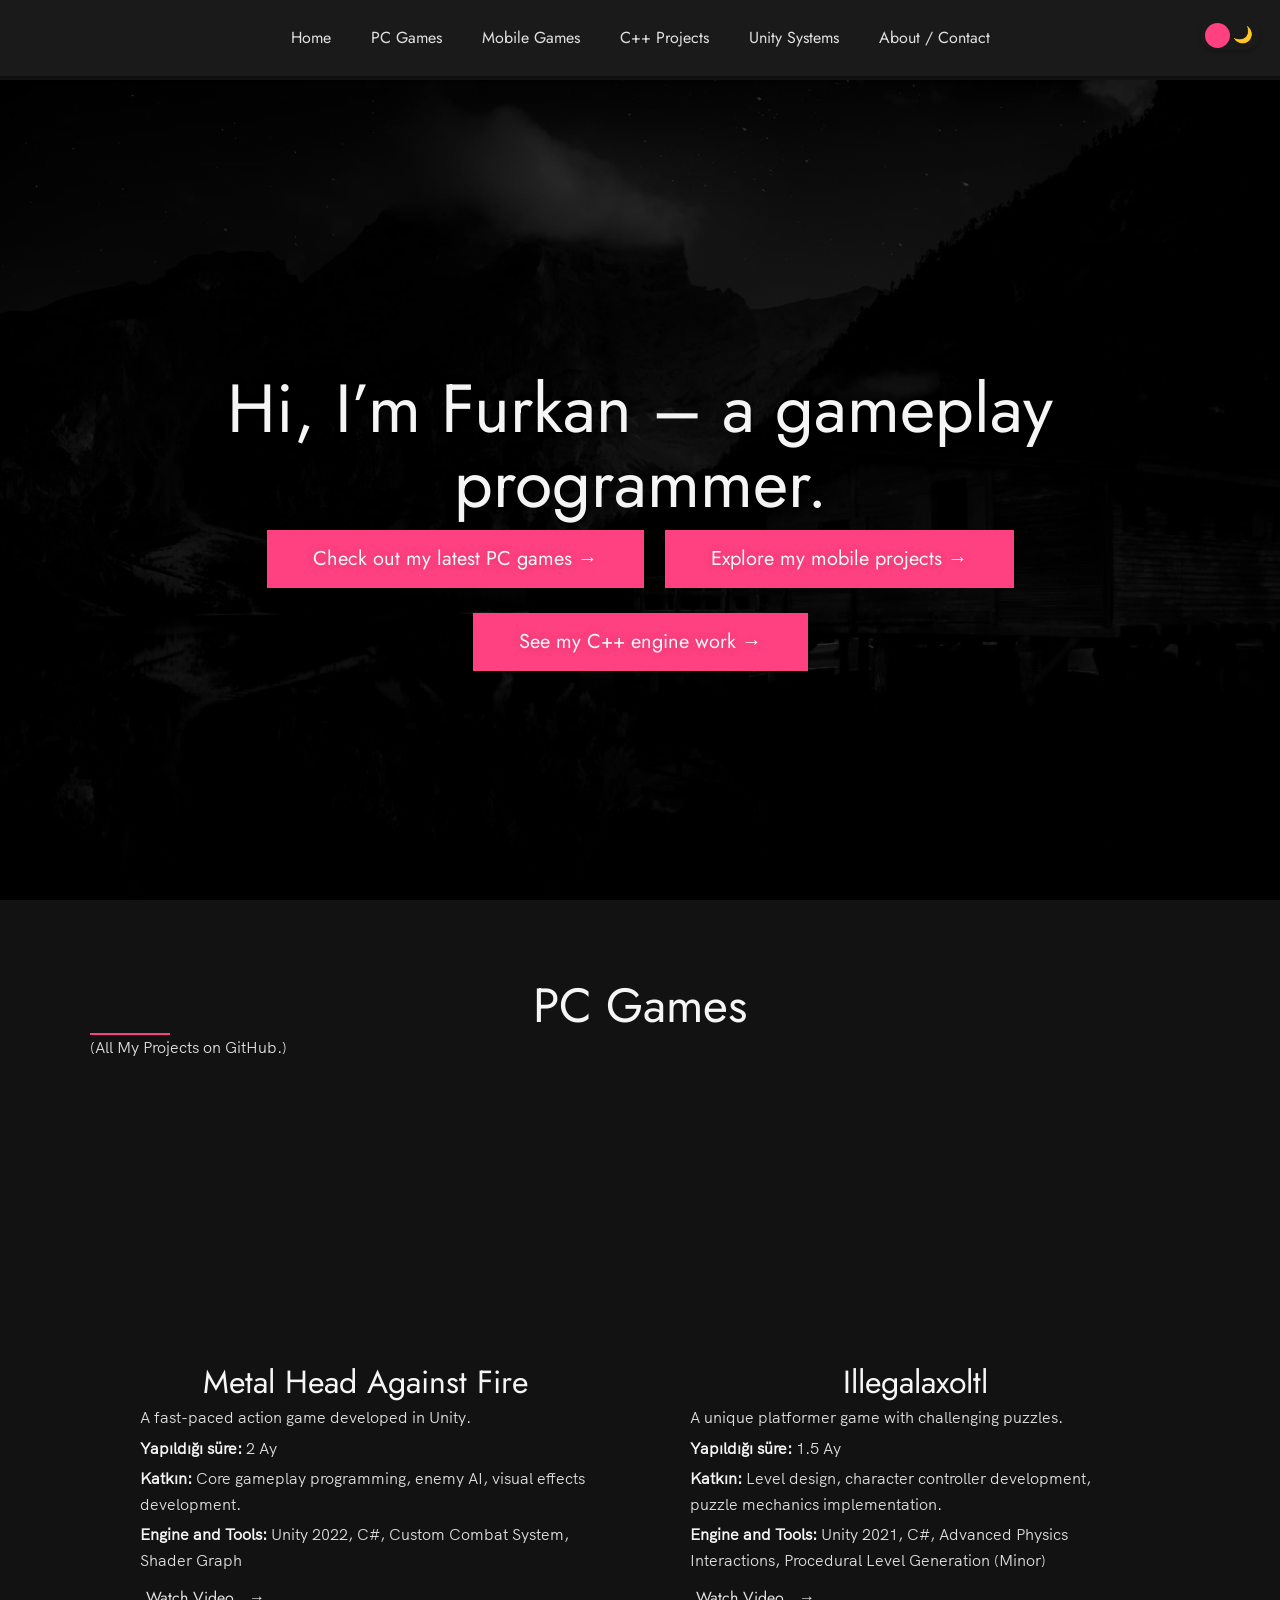
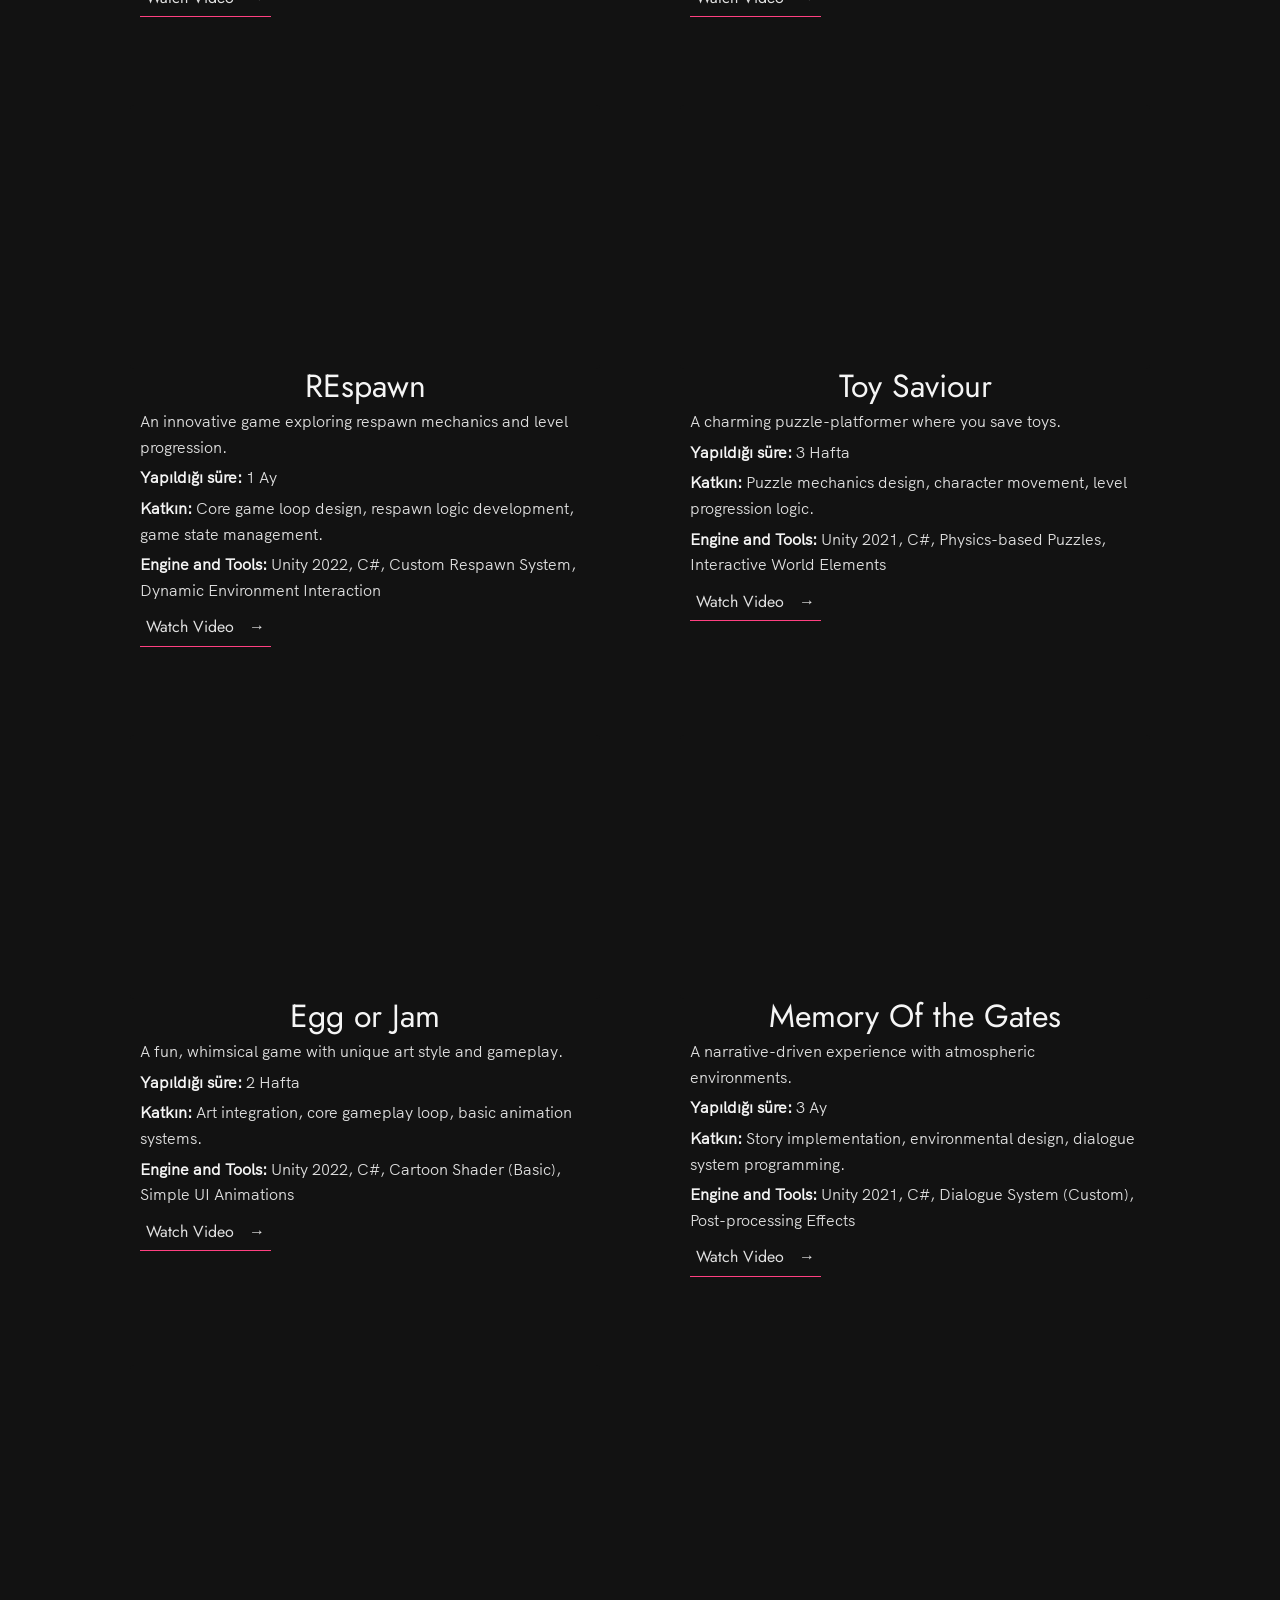
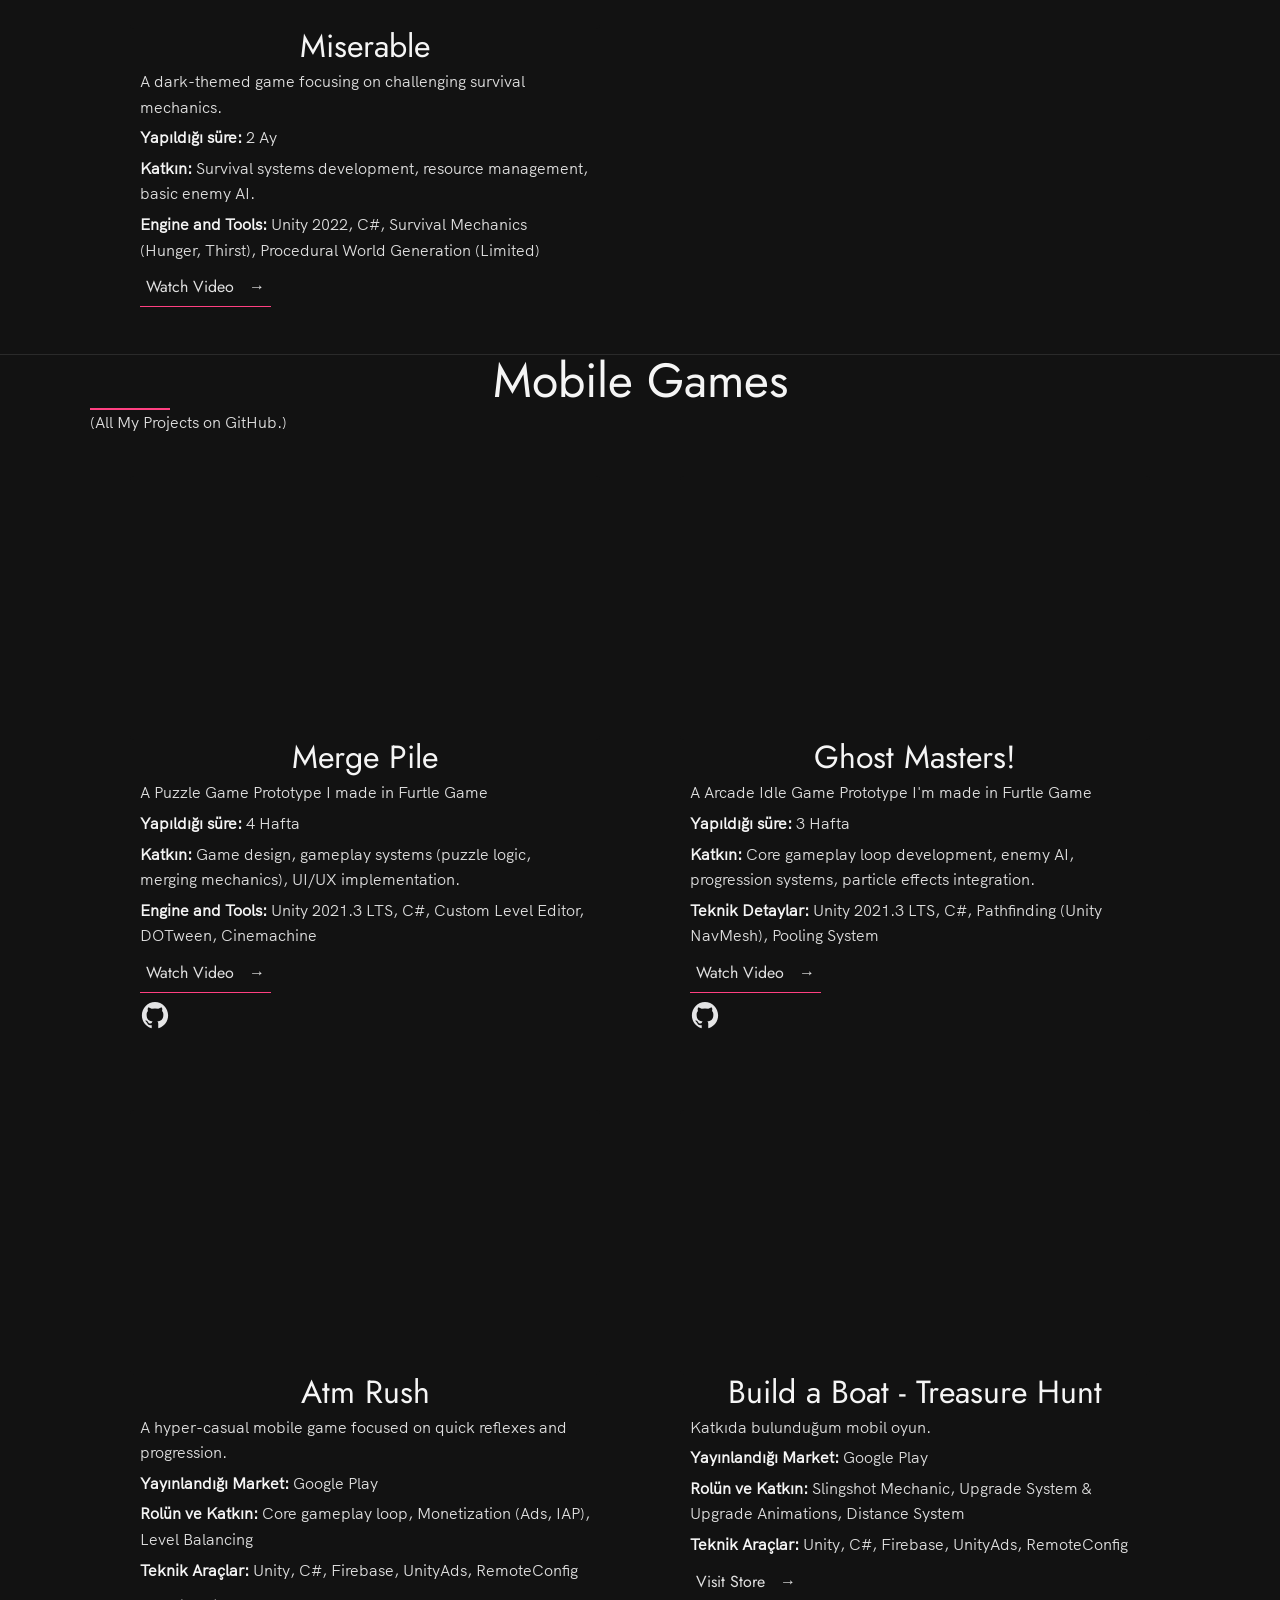
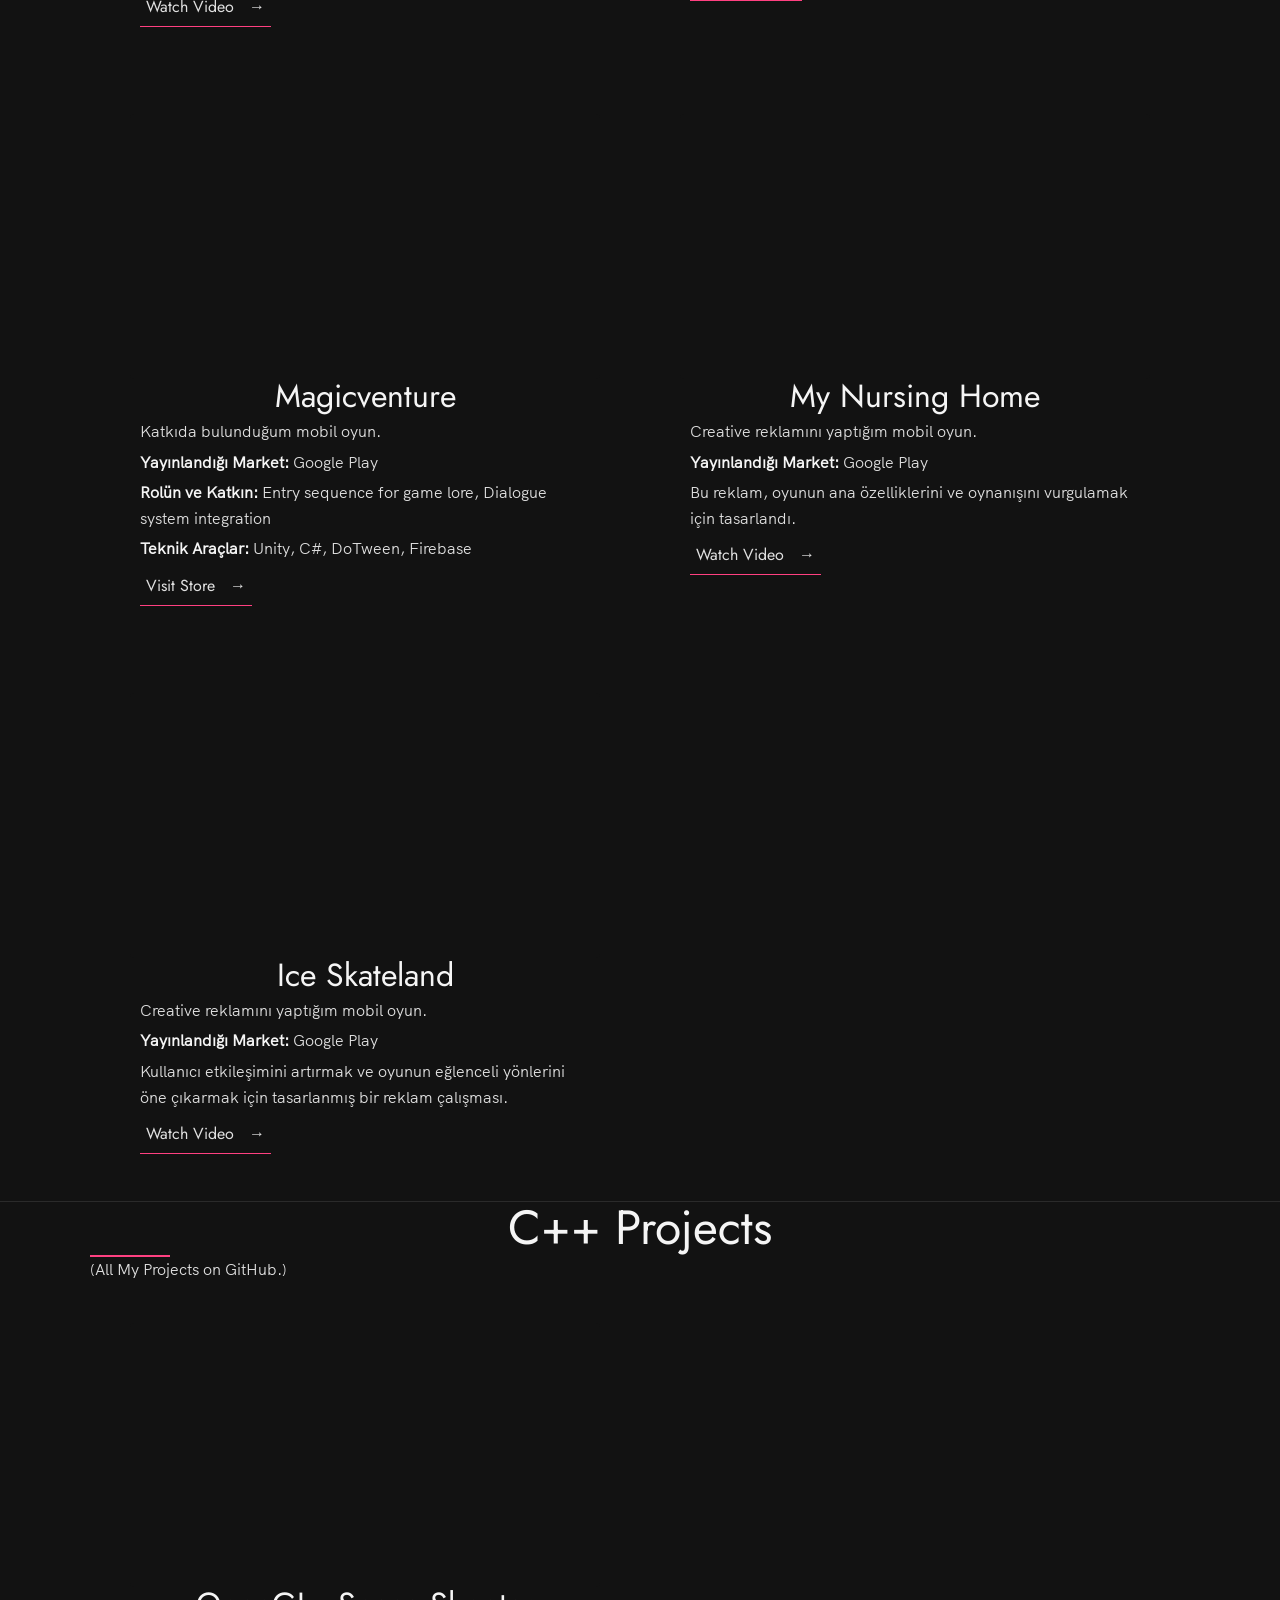
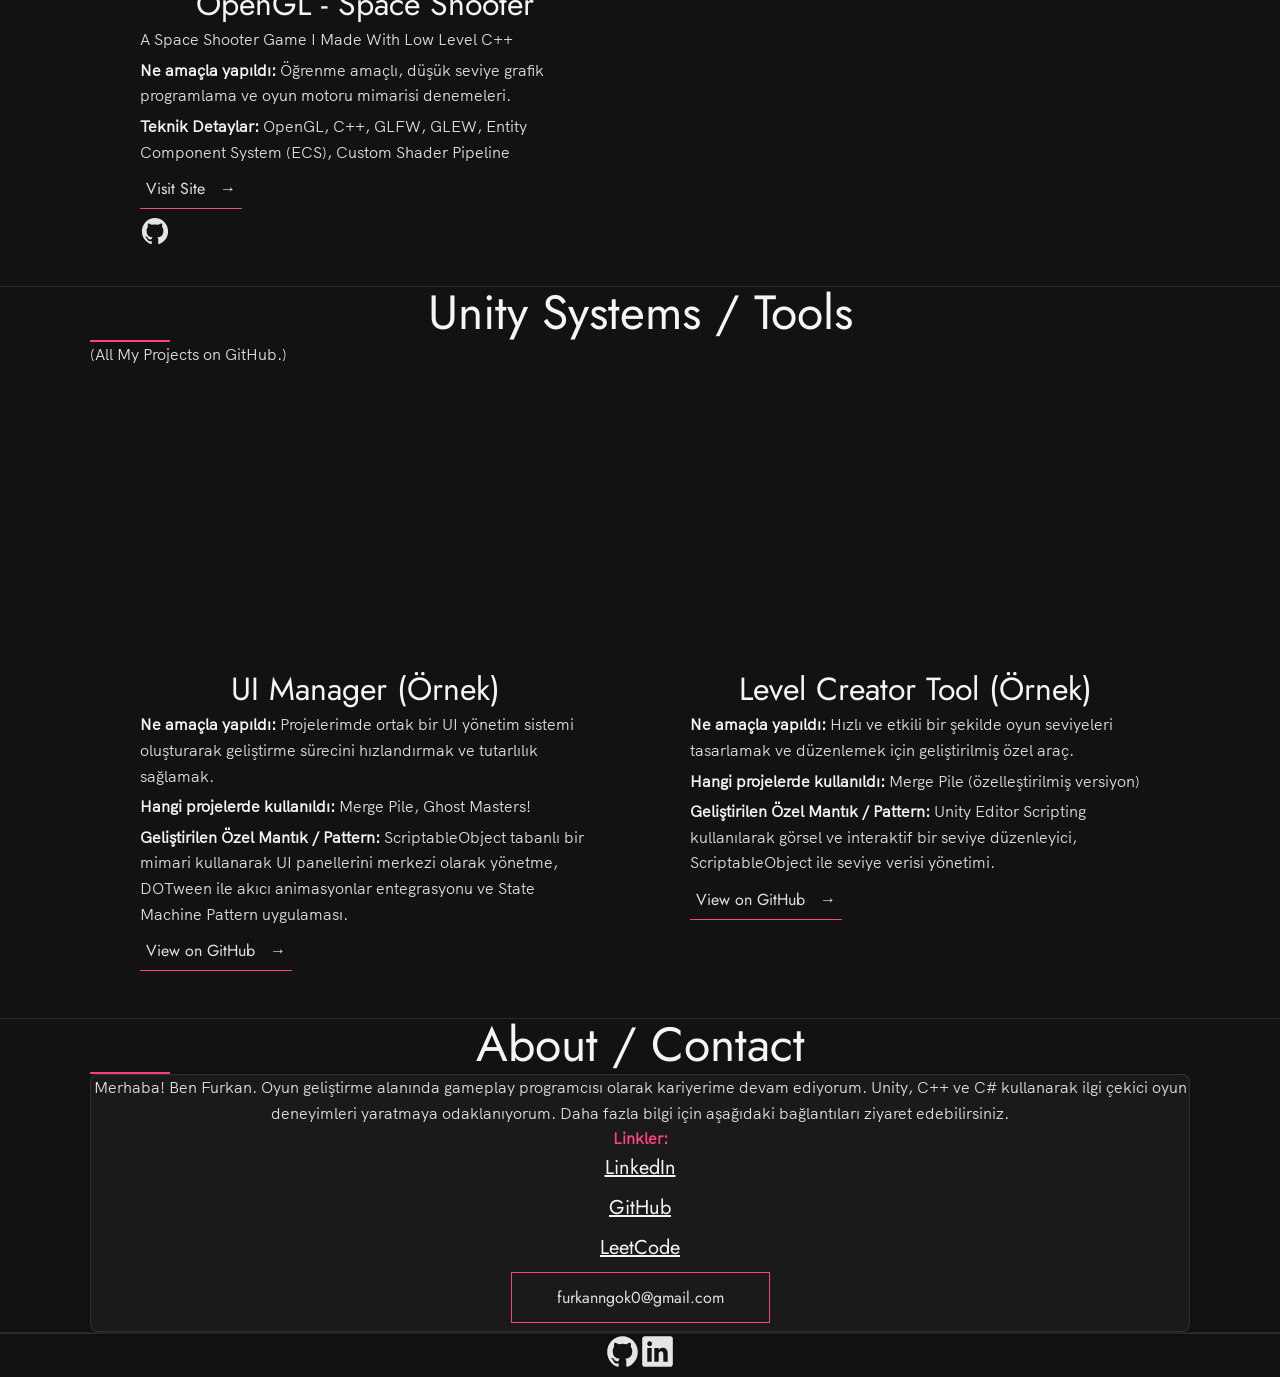
==== commit 13df0810: "Update More Stable Version" ====
--- a/index.html
+++ b/index.html
@@ -52,7 +52,7 @@
 
                     <div class="work__box">
                         <div class="work__image-box video-container">
-                            <iframe src="https://www.youtube.com/embed/ONyRNSSHD-g?si=R7RUpYGPUEE3frFn&start=1" frameborder="0" allow="accelerometer; autoplay; clipboard-write; encrypted-media; gyroscope; picture-in-picture; web-share" referrerpolicy="strict-origin-when-cross-origin" allowfullscreen></iframe>
+                            <iframe width="560" height="315" src="https://www.youtube.com/embed/ONyRNSSHD-g?si=R7RUpYGPUEE3frFn&start=1" title="YouTube video player" frameborder="0" allow="accelerometer; autoplay; clipboard-write; encrypted-media; gyroscope; picture-in-picture; web-share" referrerpolicy="strict-origin-when-cross-origin" allowfullscreen></iframe>
                         </div>
                         <div class="work__text">
                             <h3>Metal Head Against Fire</h3>
@@ -70,7 +70,7 @@
 
                     <div class="work__box">
                         <div class="work__image-box video-container">
-                            <iframe src="https://www.youtube.com/embed/DG5DNbVfJjw?si=A6hbgYW3vlIyhQn_&start=1" frameborder="0" allow="accelerometer; autoplay; clipboard-write; encrypted-media; gyroscope; picture-in-picture; web-share" referrerpolicy="strict-origin-when-cross-origin" allowfullscreen></iframe>
+                            <iframe width="560" height="315" src="https://www.youtube.com/embed/DG5DNbVfJjw?si=A6hbgYW3vlIyhQn_&start=1" title="YouTube video player" frameborder="0" allow="accelerometer; autoplay; clipboard-write; encrypted-media; gyroscope; picture-in-picture; web-share" referrerpolicy="strict-origin-when-cross-origin" allowfullscreen></iframe>
                         </div>
                         <div class="work__text">
                             <h3>Illegalaxoltl</h3>
@@ -88,10 +88,10 @@
 
                     <div class="work__box">
                         <div class="work__image-box video-container">
-                            <iframe src="https://www.youtube.com/embed/XzapZG9yzKo?si=b9tMLevLgzoZvf8c&start=1" frameborder="0" allow="accelerometer; autoplay; clipboard-write; encrypted-media; gyroscope; picture-in-picture; web-share" referrerpolicy="strict-origin-when-cross-origin" allowfullscreen></iframe>
-                        </div>
-                        <div class="work__text">
-                            <h3>Respawn</h3>
+                            <iframe width="560" height="315" src="https://www.youtube.com/embed/XzapZG9yzKo?si=b9tMLevLgzoZvf8c&start=1" title="YouTube video player" frameborder="0" allow="accelerometer; autoplay; clipboard-write; encrypted-media; gyroscope; picture-in-picture; web-share" referrerpolicy="strict-origin-when-cross-origin" allowfullscreen></iframe>
+                        </div>
+                        <div class="work__text">
+                            <h3>REspawn</h3>
                             <p>An innovative game exploring respawn mechanics and level progression.</p>
                             <p><strong>Yapıldığı süre:</strong> 1 Ay</p>
                             <p><strong>Katkın:</strong> Core game loop design, respawn logic development, game state management.</p>
@@ -106,7 +106,7 @@
 
                     <div class="work__box">
                         <div class="work__image-box video-container">
-                            <iframe src="https://www.youtube.com/embed/W_U2lF2NNnQ?si=flOfzoczrizRSGTz&start=1" frameborder="0" allow="accelerometer; autoplay; clipboard-write; encrypted-media; gyroscope; picture-in-picture; web-share" referrerpolicy="strict-origin-when-cross-origin" allowfullscreen></iframe>
+                            <iframe width="560" height="315" src="https://www.youtube.com/embed/W_U2lF2NNnQ?si=flOfzoczrizRSGTz&start=1" title="YouTube video player" frameborder="0" allow="accelerometer; autoplay; clipboard-write; encrypted-media; gyroscope; picture-in-picture; web-share" referrerpolicy="strict-origin-when-cross-origin" allowfullscreen></iframe>
                         </div>
                         <div class="work__text">
                             <h3>Toy Saviour</h3>
@@ -124,7 +124,7 @@
 
                     <div class="work__box">
                         <div class="work__image-box video-container">
-                            <iframe src="https://www.youtube.com/embed/KnF0yyJ-IzM?si=kGT-flKXKnUp8Cqu&start=1" frameborder="0" allow="accelerometer; autoplay; clipboard-write; encrypted-media; gyroscope; picture-in-picture; web-share" referrerpolicy="strict-origin-when-cross-origin" allowfullscreen></iframe>
+                            <iframe width="560" height="315" src="https://www.youtube.com/embed/KnF0yyJ-IzM?si=kGT-flKXKnUp8Cqu&start=1" title="YouTube video player" frameborder="0" allow="accelerometer; autoplay; clipboard-write; encrypted-media; gyroscope; picture-in-picture; web-share" referrerpolicy="strict-origin-when-cross-origin" allowfullscreen></iframe>
                         </div>
                         <div class="work__text">
                             <h3>Egg or Jam</h3>
@@ -142,7 +142,7 @@
 
                     <div class="work__box">
                         <div class="work__image-box video-container">
-                            <iframe src="https://www.youtube.com/embed/iU6UFqebJUA?si=ZgYQK7tX_ADVNn55&start=1" frameborder="0" allow="accelerometer; autoplay; clipboard-write; encrypted-media; gyroscope; picture-in-picture; web-share" referrerpolicy="strict-origin-when-cross-origin" allowfullscreen></iframe>
+                            <iframe width="560" height="315" src="https://www.youtube.com/embed/iU6UFqebJUA?si=ZgYQK7tX_ADVNn55&start=1" title="YouTube video player" frameborder="0" allow="accelerometer; autoplay; clipboard-write; encrypted-media; gyroscope; picture-in-picture; web-share" referrerpolicy="strict-origin-when-cross-origin" allowfullscreen></iframe>
                         </div>
                         <div class="work__text">
                             <h3>Memory Of the Gates</h3>
@@ -160,7 +160,7 @@
 
                     <div class="work__box">
                         <div class="work__image-box video-container">
-                            <iframe src="https://www.youtube.com/embed/fEeKAGoQuBo?si=JWs19fC84Ag2kHYL&start=1" frameborder="0" allow="accelerometer; autoplay; clipboard-write; encrypted-media; gyroscope; picture-in-picture; web-share" referrerpolicy="strict-origin-when-cross-origin" allowfullscreen></iframe>
+                            <iframe width="560" height="315" src="https://www.youtube.com/embed/fEeKAGoQuBo?si=JWs19fC84Ag2kHYL&start=1" title="YouTube video player" frameborder="0" allow="accelerometer; autoplay; clipboard-write; encrypted-media; gyroscope; picture-in-picture; web-share" referrerpolicy="strict-origin-when-cross-origin" allowfullscreen></iframe>
                         </div>
                         <div class="work__text">
                             <h3>Miserable</h3>
@@ -176,13 +176,27 @@
                         </div>
                     </div>
 
-                    <div class="work__box">
-                        <div class="work__image-box video-container">
-                            <iframe src="https://www.youtube.com/embed/PJdW8u4PfMo?si=LYfhMEOOOPKmOvvd&start=1" frameborder="0" allow="accelerometer; autoplay; clipboard-write; encrypted-media; gyroscope; picture-in-picture; web-share" referrerpolicy="strict-origin-when-cross-origin" allowfullscreen></iframe>
+
+                </div>
+            </div>
+        </section>
+
+        <section class="work" id="mobile-games">
+            <div class="row">
+                <h2>Mobile Games</h2>
+
+                <p class="github-link-info">(All My Projects on GitHub.)</p>
+
+
+                <div class="work__boxes">
+
+                    <div class="work__box">
+                        <div class="work__image-box video-container">
+                            <iframe width="560" height="315" src="https://www.youtube.com/embed/PJdW8u4PfMo?si=LYfhMEOOOPKmOvvd&start=1" title="YouTube video player" frameborder="0" allow="accelerometer; autoplay; clipboard-write; encrypted-media; gyroscope; picture-in-picture; web-share" referrerpolicy="strict-origin-when-cross-origin" allowfullscreen></iframe>
                         </div>
                         <div class="work__text">
                             <h3>Merge Pile</h3>
-                            <p>A Puzzle Game Prototype I made in Furtle Game Internship</p>
+                            <p>A Puzzle Game Prototype I made in Furtle Game </p>
                             <p><strong>Yapıldığı süre:</strong> 4 Hafta</p>
                             <p><strong>Katkın:</strong> Game design, gameplay systems (puzzle logic, merging mechanics), UI/UX implementation.</p>
                             <p><strong>Engine and Tools:</strong> Unity 2021.3 LTS, C#, Custom Level Editor, DOTween, Cinemachine</p>
@@ -197,19 +211,31 @@
                         </div>
                     </div>
 
-                </div>
-            </div>
-        </section>
-
-        <section class="work" id="mobile-games">
-            <div class="row">
-                <h2>Mobile Games</h2>
-                <p class="github-link-info">(All My Projects on GitHub.)</p>
-                <div class="work__boxes">
-
-                    <div class="work__box">
-                        <div class="work__image-box video-container">
-                            <iframe src="https://www.youtube.com/embed/-djDa-MWHM8?si=dKThlsncJMTVjU1t&start=1" frameborder="0" allow="accelerometer; autoplay; clipboard-write; encrypted-media; gyroscope; picture-in-picture; web-share" referrerpolicy="strict-origin-when-cross-origin" allowfullscreen></iframe>
+
+                    <div class="work__box">
+                        <div class="work__image-box video-container">
+                            <iframe width="560" height="315" src="https://www.youtube.com/embed/NmtCS4lX2JE?si=D4J5_OSQe4PV-t8o&start=1" title="YouTube video player" frameborder="0" allow="accelerometer; autoplay; clipboard-write; encrypted-media; gyroscope; picture-in-picture; web-share" referrerpolicy="strict-origin-when-cross-origin" allowfullscreen></iframe>
+                        </div>
+                        <div class="work__text">
+                            <h3>Ghost Masters!</h3>
+                            <p>A Arcade Idle Game Prototype I'm made in Furtle Game </p>
+                            <p><strong>Yapıldığı süre:</strong> 3 Hafta</p>
+                            <p><strong>Katkın:</strong> Core gameplay loop development, enemy AI, progression systems, particle effects integration.</p>
+                            <p><strong>Teknik Detaylar:</strong> Unity 2021.3 LTS, C#, Pathfinding (Unity NavMesh), Pooling System</p>
+                            <div class="work__links">
+                                <a href="https://www.youtube.com/embed/NmtCS4lX2JE?si=D4J5_OSQe4PV-t8o&start=1" target="_blank" class="link__text">
+                                    Watch Video <span>→</span>
+                                </a>
+                                <a href="https://github.com/muhammedfurkangok/Ghost-Masters-Showcase" target="_blank">
+                                    <img src="./images/github.svg" class="work__code" title="View Source Code" alt="GitHub">
+                                </a>
+                            </div>
+                        </div>
+                    </div>
+
+                    <div class="work__box">
+                        <div class="work__image-box video-container">
+                            <iframe width="560" height="315" src="https://www.youtube.com/embed/-djDa-MWHM8?si=dKThlsncJMTVjU1t&start=1" title="YouTube video player" frameborder="0" allow="accelerometer; autoplay; clipboard-write; encrypted-media; gyroscope; picture-in-picture; web-share" referrerpolicy="strict-origin-when-cross-origin" allowfullscreen></iframe>
                         </div>
                         <div class="work__text">
                             <h3>Atm Rush</h3>
@@ -227,31 +253,10 @@
 
                     <div class="work__box">
                         <div class="work__image-box video-container">
-                            <iframe src="https://www.youtube.com/embed/NmtCS4lX2JE?si=D4J5_OSQe4PV-t8o&start=1" frameborder="0" allow="accelerometer; autoplay; clipboard-write; encrypted-media; gyroscope; picture-in-picture; web-share" referrerpolicy="strict-origin-when-cross-origin" allowfullscreen></iframe>
-                        </div>
-                        <div class="work__text">
-                            <h3>Ghost Masters!</h3>
-                            <p>A Arcade Idle Game Prototype I'm made in Furtle Game Internship</p>
-                            <p><strong>Yapıldığı süre:</strong> 3 Hafta</p>
-                            <p><strong>Katkın:</strong> Core gameplay loop development, enemy AI, progression systems, particle effects integration.</p>
-                            <p><strong>Teknik Detaylar:</strong> Unity 2021.3 LTS, C#, Pathfinding (Unity NavMesh), Pooling System</p>
-                            <div class="work__links">
-                                <a href="https://www.youtube.com/embed/NmtCS4lX2JE?si=D4J5_OSQe4PV-t8o&start=1" target="_blank" class="link__text">
-                                    Watch Video <span>→</span>
-                                </a>
-                                <a href="https://github.com/muhammedfurkangok/Ghost-Masters-Showcase" target="_blank">
-                                    <img src="./images/github.svg" class="work__code" title="View Source Code" alt="GitHub">
-                                </a>
-                            </div>
-                        </div>
-                    </div>
-
-                    <div class="work__box">
-                        <div class="work__image-box video-container">
-                            <iframe src="https://www.youtube.com/watch?v=DG5DNbVfJjw&list=PLdmiMU4TsMF2CSM9xlrFFa9BZEdSxlPYz&index=22" frameborder="0" allow="accelerometer; autoplay; clipboard-write; encrypted-media; gyroscope; picture-in-picture" allowfullscreen></iframe>
-                        </div>
-                        <div class="work__text">
-                            <h3>Build a Boat!</h3>
+                            <iframe width="560" height="315" src="https://www.youtube.com/watch?v=DG5DNbVfJjw&list=PLdmiMU4TsMF2CSM9xlrFFa9BZEdSxlPYz&index=22" title="YouTube video player" frameborder="0" allow="accelerometer; autoplay; clipboard-write; encrypted-media; gyroscope; picture-in-picture" allowfullscreen></iframe>
+                        </div>
+                        <div class="work__text">
+                            <h3>Build a Boat - Treasure Hunt</h3>
                             <p>Katkıda bulunduğum mobil oyun.</p>
                             <p><strong>Yayınlandığı Market:</strong> Google Play</p>
                             <p><strong>Rolün ve Katkın:</strong> Slingshot Mechanic, Upgrade System & Upgrade Animations, Distance System</p>
@@ -266,10 +271,10 @@
 
                     <div class="work__box">
                         <div class="work__image-box video-container">
-                            <iframe src="https://www.youtube.com/watch?v=DG5DNbVfJjw&list=PLdmiMU4TsMF2CSM9xlrFFa9BZEdSxlPYz&index=23" frameborder="0" allow="accelerometer; autoplay; clipboard-write; encrypted-media; gyroscope; picture-in-picture" allowfullscreen></iframe>
-                        </div>
-                        <div class="work__text">
-                            <h3>Magic Venture</h3>
+                            <iframe width="560" height="315" src="https://www.youtube.com/embed/U2on2j7vzJg?si=NXtBUBA_fRhRfMLy" title="YouTube video player" frameborder="0" allow="accelerometer; autoplay; clipboard-write; encrypted-media; gyroscope; picture-in-picture; web-share" referrerpolicy="strict-origin-when-cross-origin" allowfullscreen></iframe>
+                        </div>
+                        <div class="work__text">
+                            <h3>Magicventure</h3>
                             <p>Katkıda bulunduğum mobil oyun.</p>
                             <p><strong>Yayınlandığı Market:</strong> Google Play</p>
                             <p><strong>Rolün ve Katkın:</strong> Entry sequence for game lore, Dialogue system integration</p>
@@ -284,10 +289,10 @@
 
                     <div class="work__box">
                         <div class="work__image-box video-container">
-                            <iframe src="https://www.youtube.com/embed/p9XU89v5BdI?si=skI6gjcIEpnL57ol&start=1" frameborder="0" allow="accelerometer; autoplay; clipboard-write; encrypted-media; gyroscope; picture-in-picture; web-share" referrerpolicy="strict-origin-when-cross-origin" allowfullscreen></iframe>
-                        </div>
-                        <div class="work__text">
-                            <h3>My Nursing Home (Creative Ad)</h3>
+                            <iframe width="560" height="315" src="https://www.youtube.com/embed/p9XU89v5BdI?si=skI6gjcIEpnL57ol&start=1" title="YouTube video player" frameborder="0" allow="accelerometer; autoplay; clipboard-write; encrypted-media; gyroscope; picture-in-picture; web-share" referrerpolicy="strict-origin-when-cross-origin" allowfullscreen></iframe>
+                        </div>
+                        <div class="work__text">
+                            <h3>My Nursing Home</h3>
                             <p>Creative reklamını yaptığım mobil oyun.</p>
                             <p><strong>Yayınlandığı Market:</strong> Google Play</p>
                             <p>Bu reklam, oyunun ana özelliklerini ve oynanışını vurgulamak için tasarlandı.</p>
@@ -301,10 +306,10 @@
 
                     <div class="work__box">
                         <div class="work__image-box video-container">
-                            <iframe src="https://www.youtube.com/embed/LSMhP5Chvvk?si=mumjorCQ2LOY51N0&start=1" frameborder="0" allow="accelerometer; autoplay; clipboard-write; encrypted-media; gyroscope; picture-in-picture; web-share" referrerpolicy="strict-origin-when-cross-origin" allowfullscreen></iframe>
-                        </div>
-                        <div class="work__text">
-                            <h3>Iceskate (Creative Ad)</h3>
+                            <iframe width="560" height="315" src="https://www.youtube.com/embed/LSMhP5Chvvk?si=mumjorCQ2LOY51N0&start=1" title="YouTube video player" frameborder="0" allow="accelerometer; autoplay; clipboard-write; encrypted-media; gyroscope; picture-in-picture; web-share" referrerpolicy="strict-origin-when-cross-origin" allowfullscreen></iframe>
+                        </div>
+                        <div class="work__text">
+                            <h3>Ice Skateland</h3>
                             <p>Creative reklamını yaptığım mobil oyun.</p>
                             <p><strong>Yayınlandığı Market:</strong> Google Play</p>
                             <p>Kullanıcı etkileşimini artırmak ve oyunun eğlenceli yönlerini öne çıkarmak için tasarlanmış bir reklam çalışması.</p>
@@ -328,7 +333,7 @@
 
                     <div class="work__box">
                         <div class="work__image-box video-container">
-                            <iframe src="https://www.youtube.com/watch?v=DG5DNbVfJjw&list=PLdmiMU4TsMF2CSM9xlrFFa9BZEdSxlPYz&index=24" frameborder="0" allow="accelerometer; autoplay; clipboard-write; encrypted-media; gyroscope; picture-in-picture; web-share" referrerpolicy="strict-origin-when-cross-origin" allowfullscreen></iframe>
+                            <iframe width="560" height="315" src="https://www.youtube.com/watch?v=DG5DNbVfJjw&list=PLdmiMU4TsMF2CSM9xlrFFa9BZEdSxlPYz&index=24" title="YouTube video player" frameborder="0" allow="accelerometer; autoplay; clipboard-write; encrypted-media; gyroscope; picture-in-picture; web-share" referrerpolicy="strict-origin-when-cross-origin" allowfullscreen></iframe>
                         </div>
                         <div class="work__text">
                             <h3>OpenGL - Space Shooter</h3>
@@ -358,7 +363,7 @@
 
                     <div class="work__box">
                         <div class="work__image-box video-container">
-                            <iframe src="https://www.youtube.com/watch?v=DG5DNbVfJjw&list=PLdmiMU4TsMF2CSM9xlrFFa9BZEdSxlPYz&index=25" frameborder="0" allow="accelerometer; autoplay; clipboard-write; encrypted-media; gyroscope; picture-in-picture; web-share" referrerpolicy="strict-origin-when-cross-origin" allowfullscreen></iframe>
+                            <iframe width="560" height="315" src="https://www.youtube.com/watch?v=DG5DNbVfJjw&list=PLdmiMU4TsMF2CSM9xlrFFa9BZEdSxlPYz&index=25" title="YouTube video player" frameborder="0" allow="accelerometer; autoplay; clipboard-write; encrypted-media; gyroscope; picture-in-picture; web-share" referrerpolicy="strict-origin-when-cross-origin" allowfullscreen></iframe>
                         </div>
                         <div class="work__text">
                             <h3>UI Manager (Örnek)</h3>
@@ -375,7 +380,7 @@
 
                     <div class="work__box">
                         <div class="work__image-box video-container">
-                            <iframe src="https://www.youtube.com/watch?v=DG5DNbVfJjw&list=PLdmiMU4TsMF2CSM9xlrFFa9BZEdSxlPYz&index=26" frameborder="0" allow="accelerometer; autoplay; clipboard-write; encrypted-media; gyroscope; picture-in-picture; web-share" referrerpolicy="strict-origin-when-cross-origin" allowfullscreen></iframe>
+                            <iframe width="560" height="315" src="https://www.youtube.com/watch?v=DG5DNbVfJjw&list=PLdmiMU4TsMF2CSM9xlrFFa9BZEdSxlPYz&index=26" title="YouTube video player" frameborder="0" allow="accelerometer; autoplay; clipboard-write; encrypted-media; gyroscope; picture-in-picture; web-share" referrerpolicy="strict-origin-when-cross-origin" allowfullscreen></iframe>
                         </div>
                         <div class="work__text">
                             <h3>Level Creator Tool (Örnek)</h3>
--- a/index.css
+++ b/index.css
@@ -372,16 +372,16 @@
 /* --------------------------------------- */
 
 .nav {
-    position: fixed; /* Added: Make navigation bar fixed */
-    top: 0; /* Added: Position at the top */
-    left: 0; /* Added: Position at the left */
-    width: 100%; /* Added: Full width */
-    background-color: var(--secondary-bg); /* Added: Solid background */
-    box-shadow: 0 2px 5px var(--shadow-color); /* Added: Subtle shadow */
-    z-index: 100; /* Added: Ensure it's on top */
-    padding: 1.5rem 0; /* Adjusted: Increased vertical padding */
-    display: flex; /* Kept existing flex properties */
-    justify-content: center; /* Kept existing flex properties */
+    position: fixed;
+    top: 0;
+    left: 0;
+    width: 100%;
+    background-color: var(--secondary-bg);
+    box-shadow: 0 2px 5px var(--shadow-color);
+    z-index: 100;
+    padding: 1.5rem 0;
+    display: flex;
+    justify-content: center;
 }
 
 .nav__items {
@@ -389,13 +389,13 @@
     list-style: none;
     flex-wrap: wrap;
     justify-content: center;
-    max-width: var(--container-max-width); /* Added: Apply row max-width */
-    margin: 0 auto; /* Added: Center items within the row */
-    padding: 0 var(--gutter-normal); /* Added: Horizontal padding for items */
+    max-width: var(--container-max-width);
+    margin: 0 auto;
+    padding: 0 var(--gutter-normal);
 }
 
 .nav__item:not(:last-child) {
-    margin-right: var(--gutter-normal);
+    margin-right: 4rem; /* Adjusted for more spacing */
 }
 
 @media(max-width: 500px) {
@@ -404,17 +404,17 @@
     }
 
     .nav__item {
-        margin: 0.5rem 1rem;
+        margin: 0.5rem 2rem; /* Adjusted for consistency with margin-right */
     }
 
         .nav__item:not(:last-child) {
-            margin-right: 1rem;
+            margin-right: 2rem; /* Adjusted for more spacing on smaller screens */
         }
 }
 
 @media(max-width: 400px) {
     .nav__item:not(:last-child) {
-        margin-right: var(--gutter-small);
+        margin-right: 1.5rem; /* Adjusted for more spacing on very small screens */
     }
 }
 
@@ -562,7 +562,7 @@
     flex-direction: column;
     align-items: center;
     /* Removed border, border-radius, background-color, box-shadow */
-    padding: var(--gutter-normal);
+    padding: 4rem; /* Increased padding to make the entire box larger */
     transition: transform 0.2s ease-in-out; /* Removed box-shadow transition */
 }
 
@@ -575,19 +575,19 @@
     flex: 1;
     width: 100%;
     margin-top: var(--gutter-small); /* Space between image and text */
-    text-align: center; /* Changed: Align text within the box to center */
+    text-align: left; /* Changed: Align text within the box to left */
     padding: 0 1rem; /* Add horizontal padding to text */
 }
 
     .work__text h3 {
         margin-bottom: 0.5rem; /* Adjusted spacing */
-        text-align: center; /* Center project title */
+        text-align: center; /* Keep project title centered */
     }
 
     .work__text p {
-        margin: 0.5rem auto; /* Adjusted: Centered paragraphs themselves */
+        margin: 0.5rem 0; /* Adjusted: Removed auto margin for centering */
         font-size: var(--font-size-small); /* Smaller font for details */
-        max-width: 80%; /* Added: Constrain width for readability and centering */
+        max-width: none; /* Adjusted: Removed max-width to let it take full available width */
     }
 
         .work__text p strong {
@@ -606,47 +606,50 @@
         transform: scale(1.1);
     }
 
+/* Revise .work__image-box to be a flexible container */
 .work__image-box {
-    margin-top: 0; /* Remove top margin */
+    margin-top: 0;
     width: 100%;
-    height: 200px; /* Adjusted: Fixed height for consistent image/video area */
+    height: auto; /* Allow height to adjust */
+    max-height: 750px; /* Set a max height for images or if aspect ratio is not applied */
     overflow: hidden;
     display: flex;
     justify-content: center;
     align-items: center;
-    position: relative;
+    position: relative; /* Crucial for absolute positioning of content */
     border-radius: 4px;
     background-color: var(--primary-bg);
 }
 
     .work__image-box iframe,
     .work__image-box img {
-        position: absolute; /* Adjusted: Position children absolutely to fill the parent */
-        width: 100%; /* Adjusted: Fill 100% width */
-        height: 100%; /* Adjusted: Fill 100% height */
-        object-fit: cover; /* Adjusted: Cover the container, potentially cropping */
-        display: block; /* Removed extra space below image/iframe */
-        top: 0; /* Added: Align to top */
-        left: 0; /* Added: Align to left */
-    }
+        position: absolute; /* Always absolute within .work__image-box */
+        width: 100%;
+        height: 100%;
+        object-fit: cover; /* Keep for images, but will be overridden for videos if a specific rule exists */
+        display: block;
+        top: 0;
+        left: 0;
+    }
+
     /* Specific adjustments for video iframes to maintain aspect ratio */
+    /* This will make the video container itself scale to 16:9 */
     .work__image-box.video-container {
-        /* Removed padding-bottom: 56.25%; */
-        /* Removed height: 0; */
-        /* Removed position: relative; */
-        width: 100%; /* Added: Ensure video container fills its parent */
-        height: 100%; /* Added: Ensure video container fills its parent */
-    }
-
+        height: 0; /* collapse height */
+        padding-bottom: 56.25%; /* This creates the 16:9 aspect ratio (9/16 = 0.5625) */
+        position: relative; /* Necessary for absolute positioning of iframe children */
+        display: block; /* Override any potential 'display: flex' from parent for this specific case */
+    }
+
+        /* Make iframes inside video-container fill its aspect-ratio-driven space */
         .work__image-box.video-container iframe {
-            position: absolute;
+            position: absolute; /* Absolute to fill the relative parent */
             top: 0;
             left: 0;
             width: 100%;
             height: 100%;
-            object-fit: cover; /* Added: Ensure iframe covers its container */
+            object-fit: unset; /* Explicitly unset if it was inherited, or simply remove the line if it's only here */
         }
-
 
 /* --------------------------------------- */
 /* ----- Clients (Değiştirildi) ----- */
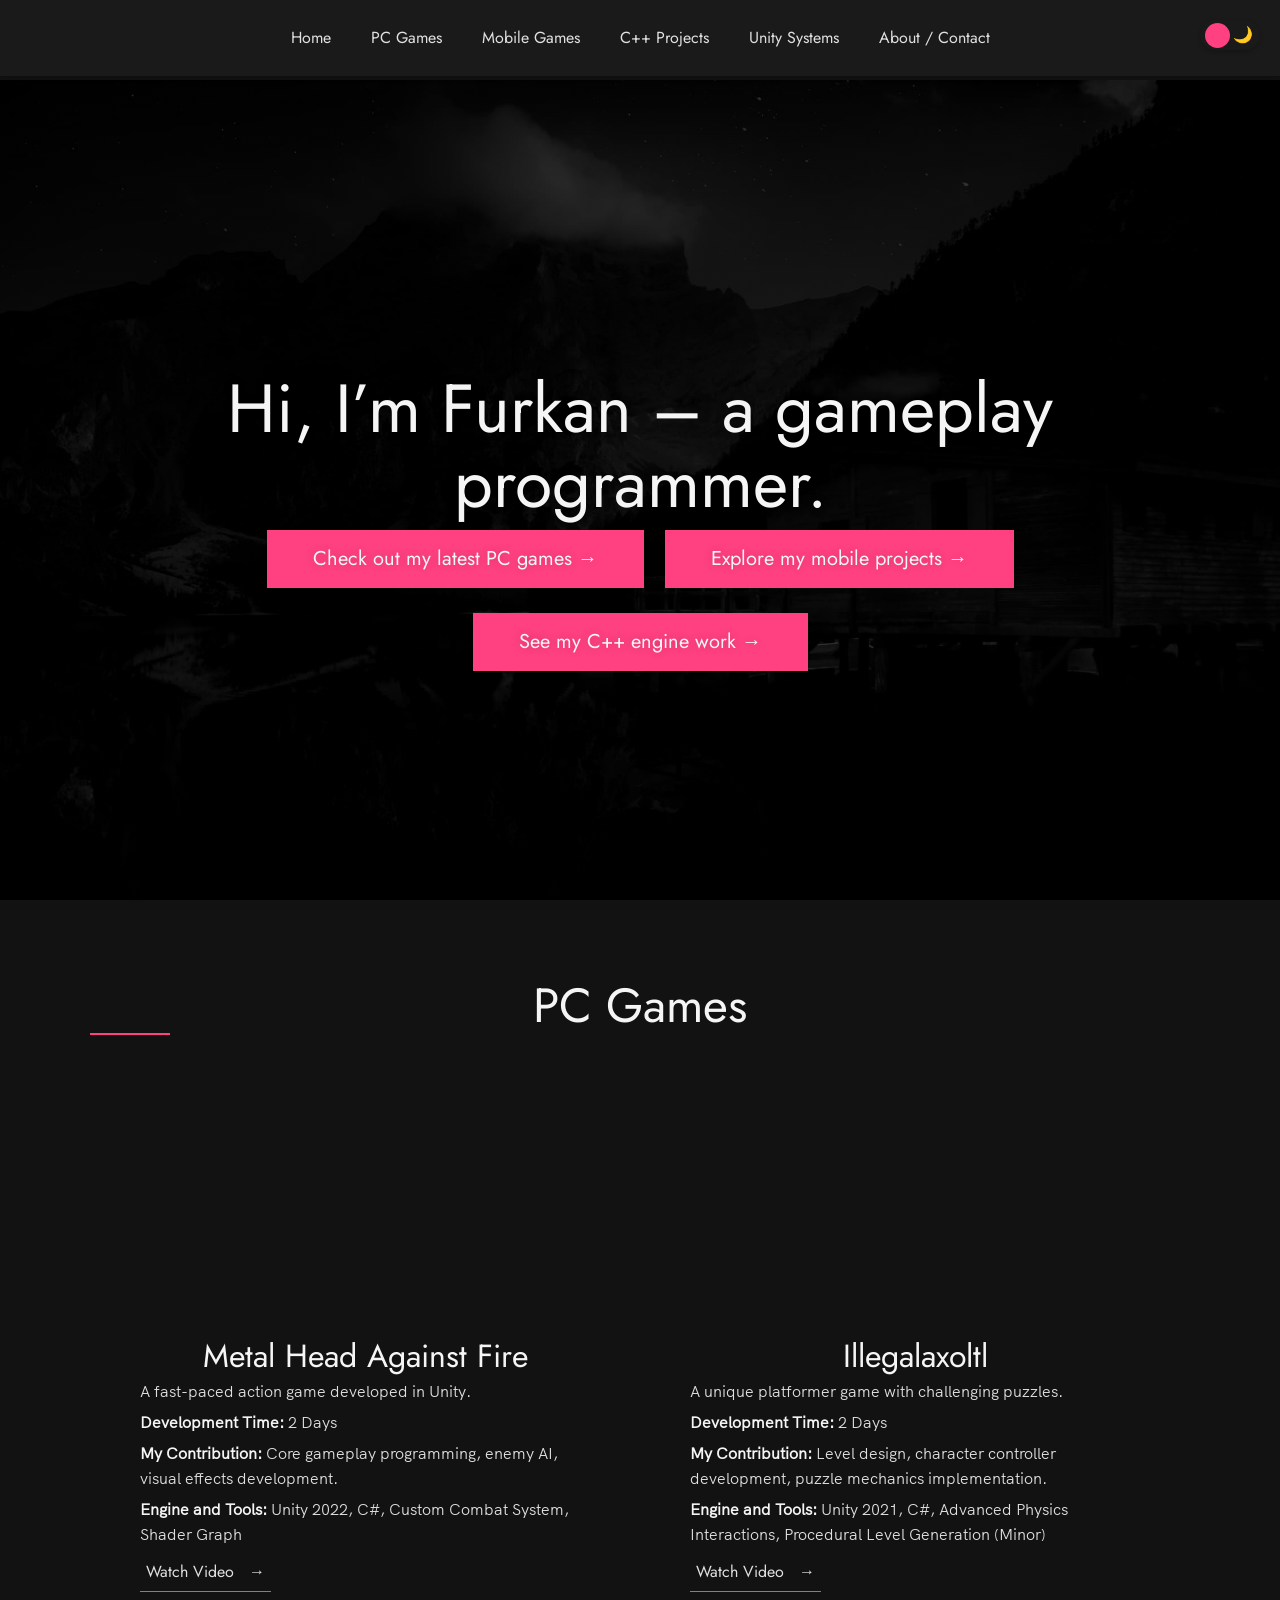
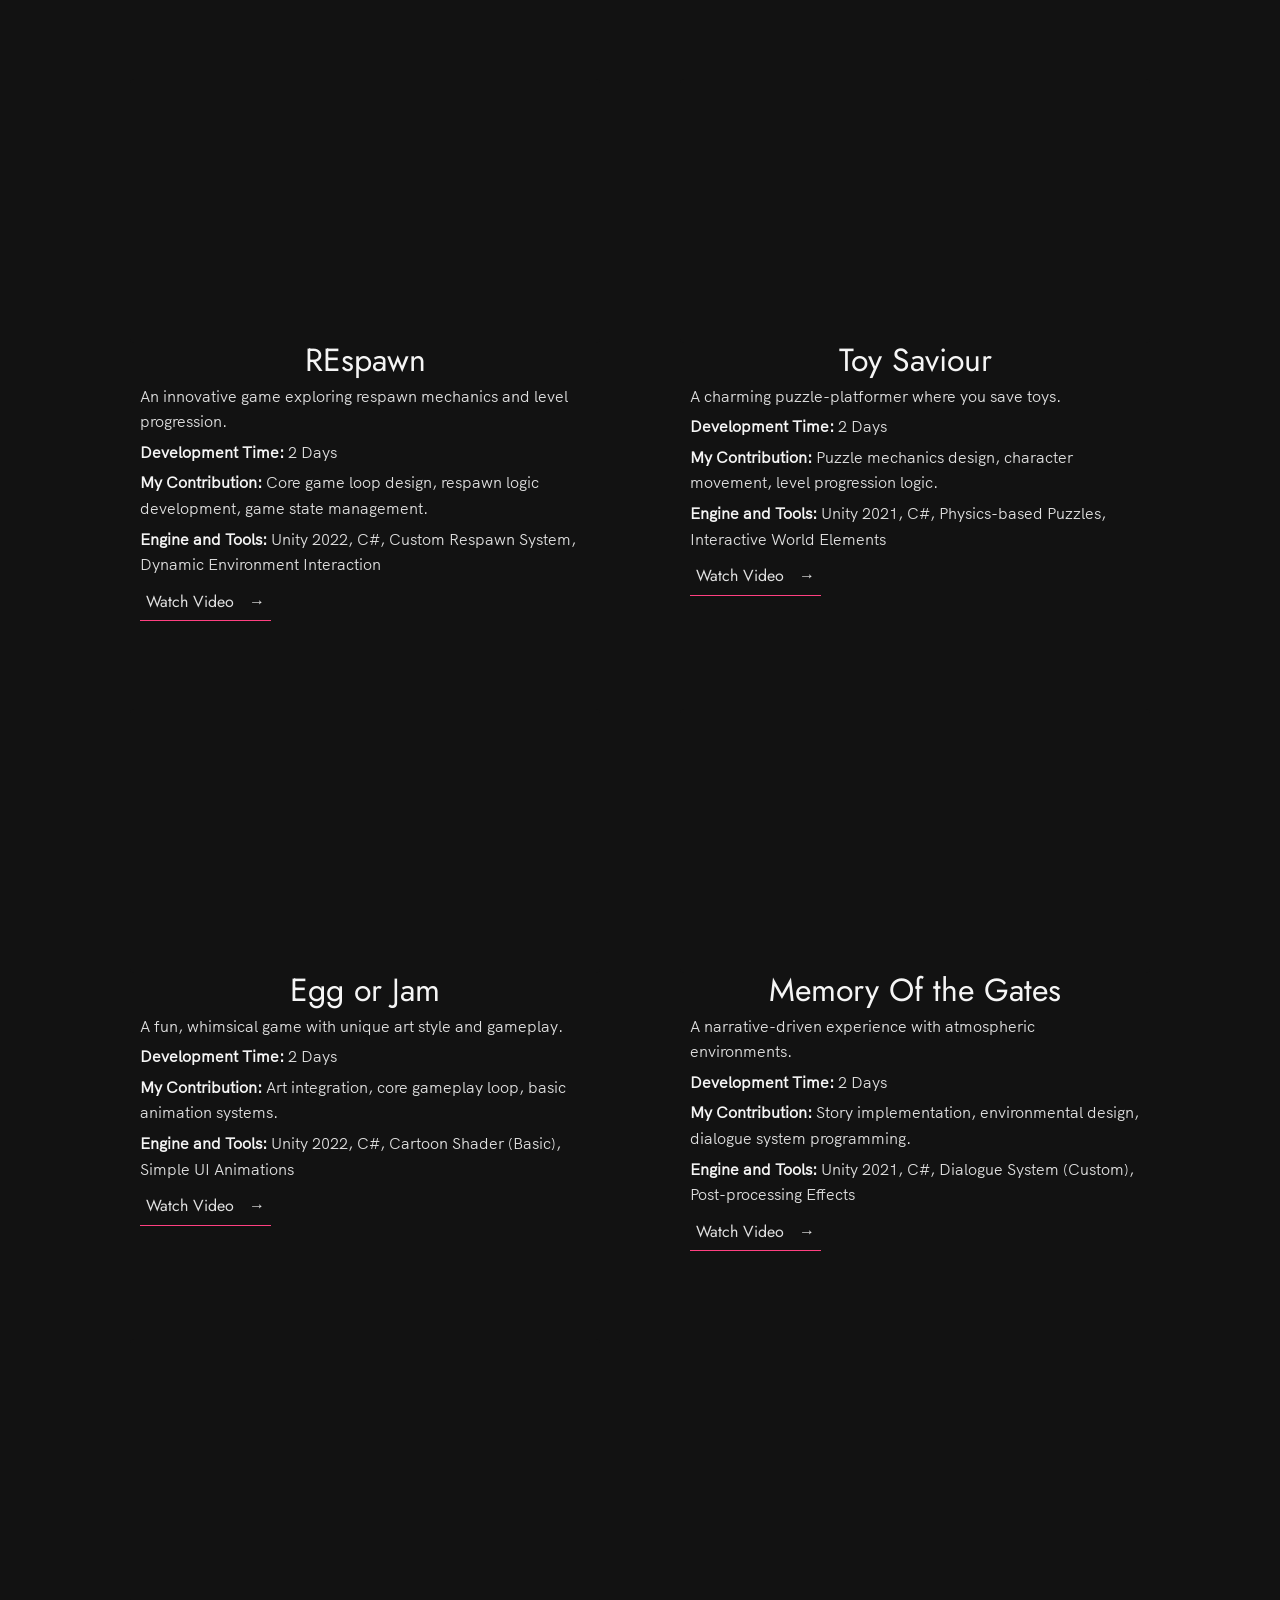
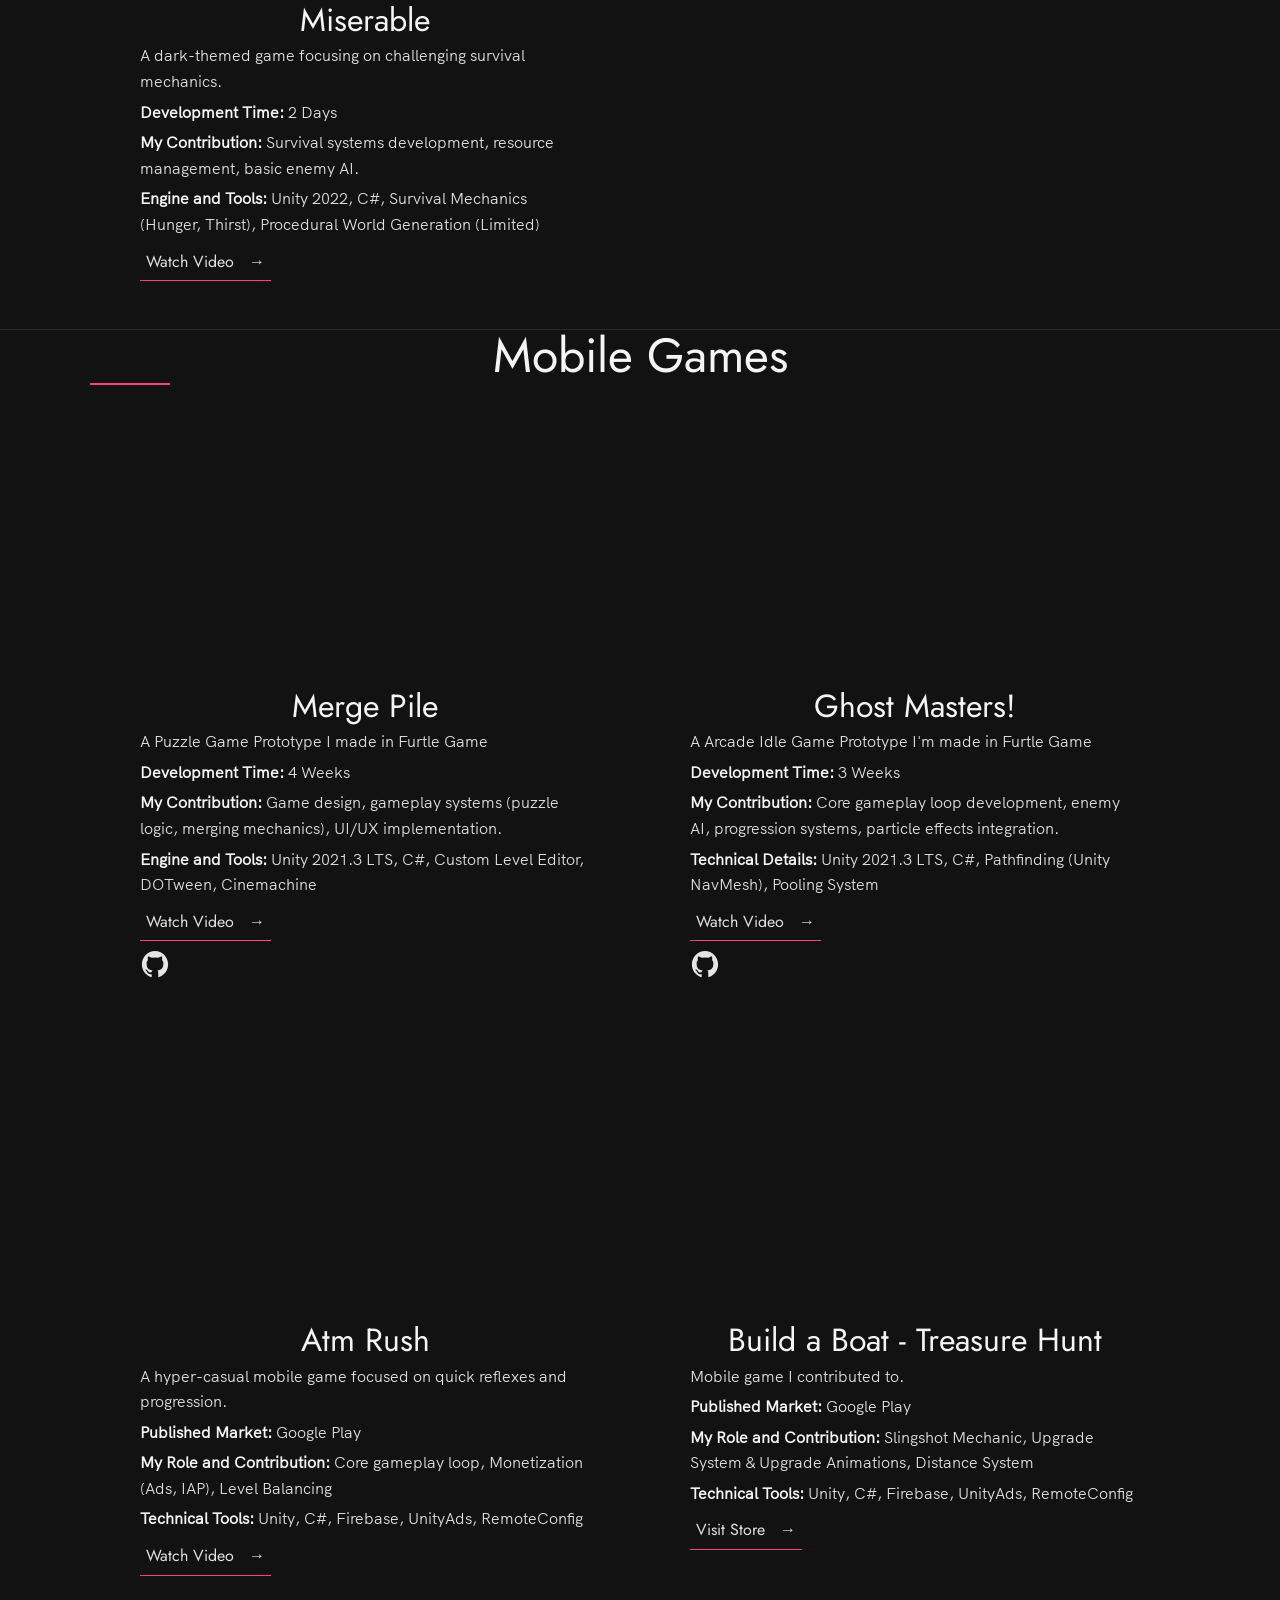
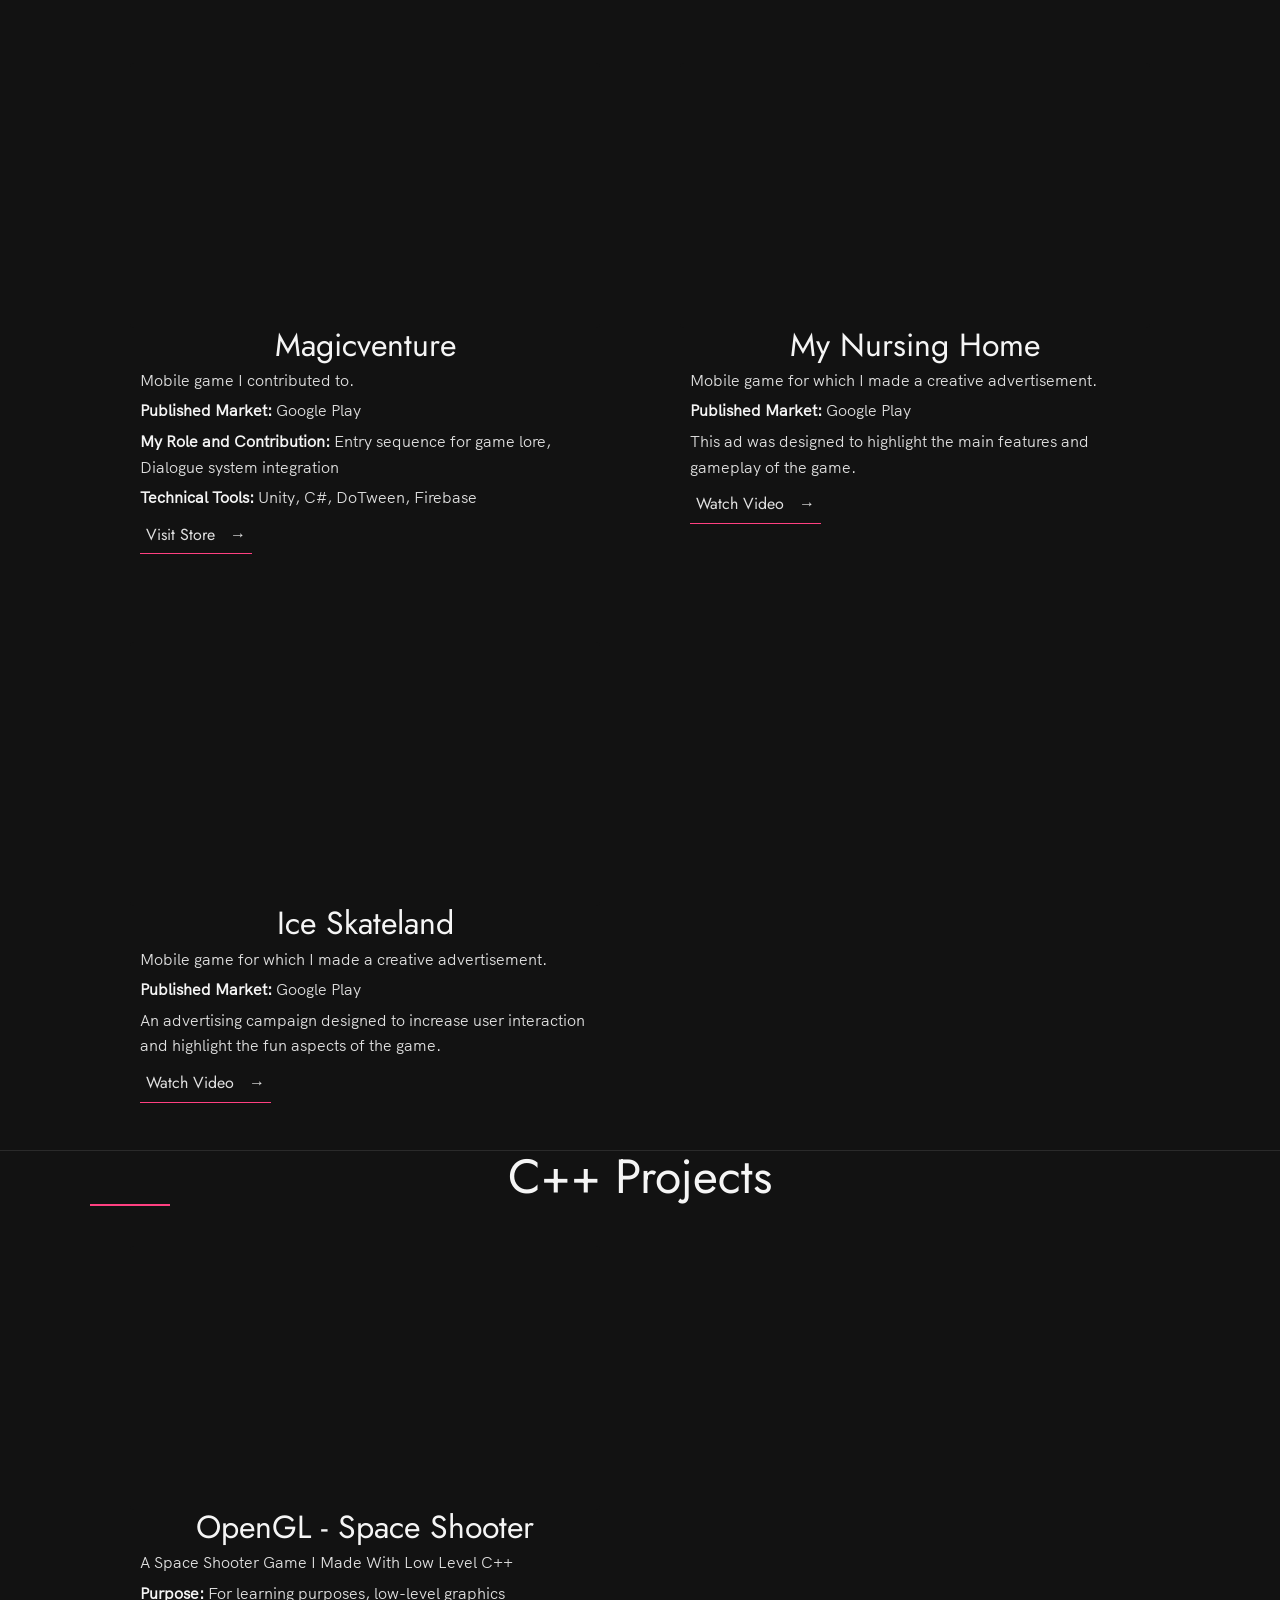
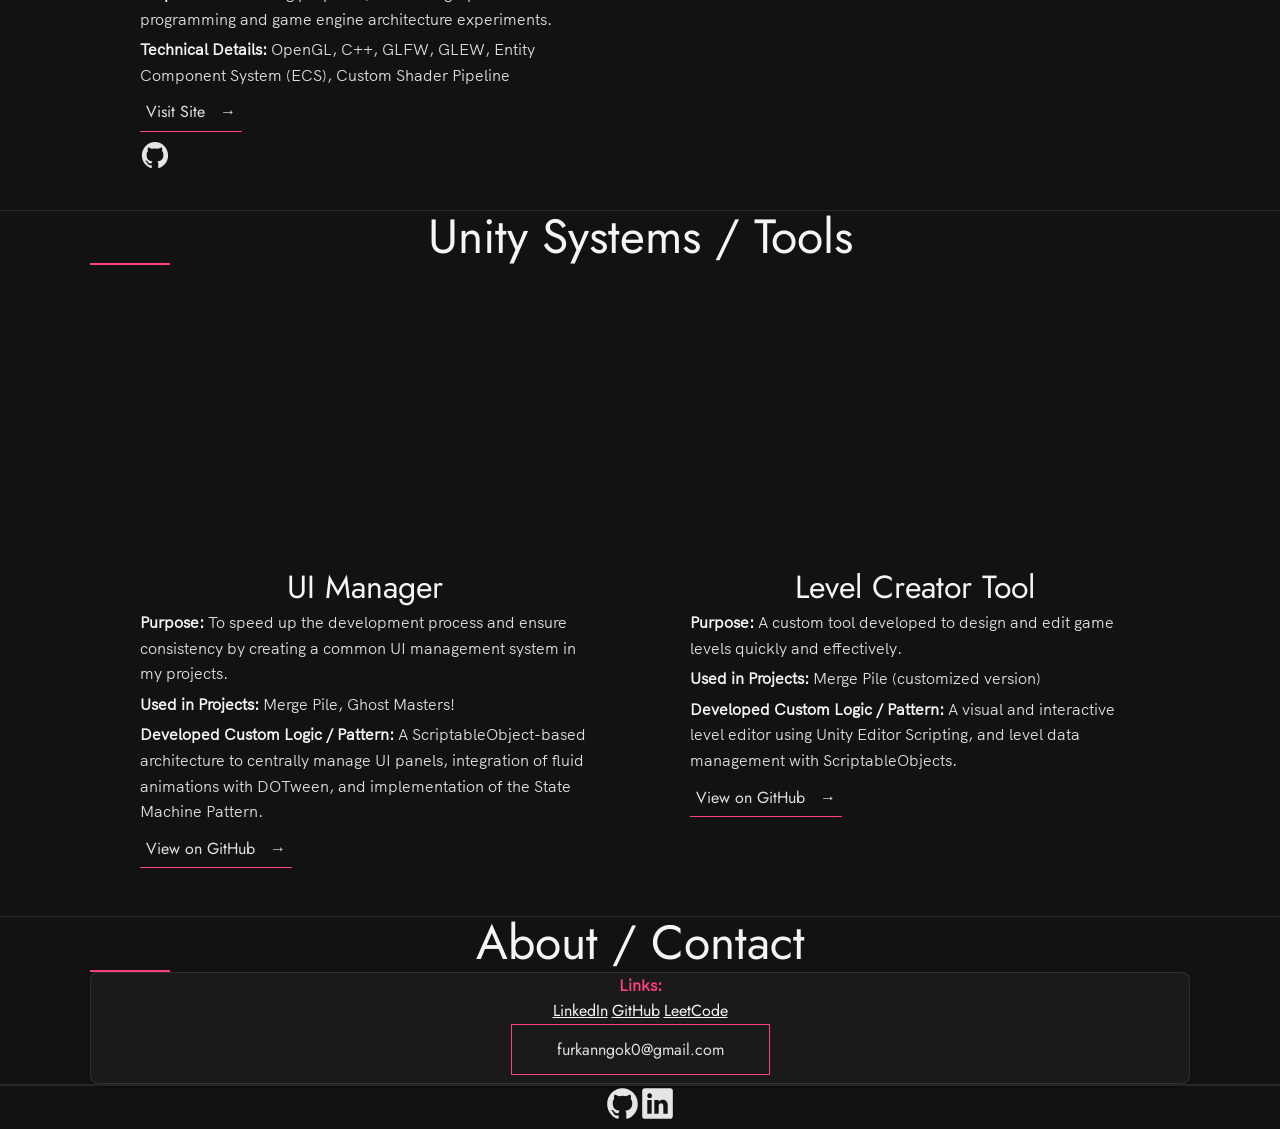
==== commit 42eb7970: "Portfolio Updaated" ====
--- a/index.html
+++ b/index.html
@@ -7,10 +7,10 @@
     <link rel="shortcut icon" type="image/png" href="./images/gamepad.png" />
 
     <title>
-        Furkan Gök | Game Developer.
+        Furkan Gök | Gameplay Programmer
     </title>
 
-    <meta name="description" content="A Ambitious Game Developer">
+    <meta name="description" content="An Ambitious Game Developer">
     <meta name="keywords" content="Game Dev, Unity Dev, Graphics Engines,C#,C++" />
     <link rel="stylesheet" href="index.css" />
 </head>
@@ -35,9 +35,9 @@
                 <h1 class="heading-primary">
                     <span>Hi, I’m Furkan – a gameplay programmer.</span>
                 </h1>
-                <a href="#pc-games" class="btn btn--pink" target="_blank">Check out my latest PC games →</a>
-                <a href="#mobile-games" class="btn btn--pink" target="_blank">Explore my mobile projects →</a>
-                <a href="#cpp-projects" class="btn btn--pink" target="_blank">See my C++ engine work →</a>
+                <a href="#pc-games" class="btn btn--pink">Check out my latest PC games →</a>
+                <a href="#mobile-games" class="btn btn--pink">Explore my mobile projects →</a>
+                <a href="#cpp-projects" class="btn btn--pink">See my C++ engine work →</a>
             </div>
         </div>
     </header>
@@ -47,7 +47,6 @@
         <section class="work" id="pc-games">
             <div class="row">
                 <h2>PC Games</h2>
-                <p class="github-link-info">(All My Projects on GitHub.)</p>
                 <div class="work__boxes">
 
                     <div class="work__box">
@@ -57,8 +56,8 @@
                         <div class="work__text">
                             <h3>Metal Head Against Fire</h3>
                             <p>A fast-paced action game developed in Unity.</p>
-                            <p><strong>Yapıldığı süre:</strong> 2 Ay</p>
-                            <p><strong>Katkın:</strong> Core gameplay programming, enemy AI, visual effects development.</p>
+                            <p><strong>Development Time:</strong> 2 Days</p>
+                            <p><strong>My Contribution:</strong> Core gameplay programming, enemy AI, visual effects development.</p>
                             <p><strong>Engine and Tools:</strong> Unity 2022, C#, Custom Combat System, Shader Graph</p>
                             <div class="work__links">
                                 <a href="https://www.youtube.com/embed/ONyRNSSHD-g?si=R7RUpYGPUEE3frFn&start=1" target="_blank" class="link__text">
@@ -75,8 +74,8 @@
                         <div class="work__text">
                             <h3>Illegalaxoltl</h3>
                             <p>A unique platformer game with challenging puzzles.</p>
-                            <p><strong>Yapıldığı süre:</strong> 1.5 Ay</p>
-                            <p><strong>Katkın:</strong> Level design, character controller development, puzzle mechanics implementation.</p>
+                            <p><strong>Development Time:</strong> 2 Days</p>
+                            <p><strong>My Contribution:</strong> Level design, character controller development, puzzle mechanics implementation.</p>
                             <p><strong>Engine and Tools:</strong> Unity 2021, C#, Advanced Physics Interactions, Procedural Level Generation (Minor)</p>
                             <div class="work__links">
                                 <a href="https://www.youtube.com/embed/DG5DNbVfJjw?si=A6hbgYW3vlIyhQn_&start=1" target="_blank" class="link__text">
@@ -93,8 +92,8 @@
                         <div class="work__text">
                             <h3>REspawn</h3>
                             <p>An innovative game exploring respawn mechanics and level progression.</p>
-                            <p><strong>Yapıldığı süre:</strong> 1 Ay</p>
-                            <p><strong>Katkın:</strong> Core game loop design, respawn logic development, game state management.</p>
+                            <p><strong>Development Time:</strong> 2 Days</p>
+                            <p><strong>My Contribution:</strong> Core game loop design, respawn logic development, game state management.</p>
                             <p><strong>Engine and Tools:</strong> Unity 2022, C#, Custom Respawn System, Dynamic Environment Interaction</p>
                             <div class="work__links">
                                 <a href="https://www.youtube.com/embed/XzapZG9yzKo?si=b9tMLevLgzoZvf8c&start=1" target="_blank" class="link__text">
@@ -111,8 +110,8 @@
                         <div class="work__text">
                             <h3>Toy Saviour</h3>
                             <p>A charming puzzle-platformer where you save toys.</p>
-                            <p><strong>Yapıldığı süre:</strong> 3 Hafta</p>
-                            <p><strong>Katkın:</strong> Puzzle mechanics design, character movement, level progression logic.</p>
+                            <p><strong>Development Time:</strong> 2 Days</p>
+                            <p><strong>My Contribution:</strong> Puzzle mechanics design, character movement, level progression logic.</p>
                             <p><strong>Engine and Tools:</strong> Unity 2021, C#, Physics-based Puzzles, Interactive World Elements</p>
                             <div class="work__links">
                                 <a href="https://www.youtube.com/embed/W_U2lF2NNnQ?si=flOfzoczrizRSGTz&start=1" target="_blank" class="link__text">
@@ -129,8 +128,8 @@
                         <div class="work__text">
                             <h3>Egg or Jam</h3>
                             <p>A fun, whimsical game with unique art style and gameplay.</p>
-                            <p><strong>Yapıldığı süre:</strong> 2 Hafta</p>
-                            <p><strong>Katkın:</strong> Art integration, core gameplay loop, basic animation systems.</p>
+                            <p><strong>Development Time:</strong> 2 Days</p>
+                            <p><strong>My Contribution:</strong> Art integration, core gameplay loop, basic animation systems.</p>
                             <p><strong>Engine and Tools:</strong> Unity 2022, C#, Cartoon Shader (Basic), Simple UI Animations</p>
                             <div class="work__links">
                                 <a href="https://www.youtube.com/embed/KnF0yyJ-IzM?si=kGT-flKXKnUp8Cqu&start=1" target="_blank" class="link__text">
@@ -147,8 +146,8 @@
                         <div class="work__text">
                             <h3>Memory Of the Gates</h3>
                             <p>A narrative-driven experience with atmospheric environments.</p>
-                            <p><strong>Yapıldığı süre:</strong> 3 Ay</p>
-                            <p><strong>Katkın:</strong> Story implementation, environmental design, dialogue system programming.</p>
+                            <p><strong>Development Time:</strong> 2 Days</p>
+                            <p><strong>My Contribution:</strong> Story implementation, environmental design, dialogue system programming.</p>
                             <p><strong>Engine and Tools:</strong> Unity 2021, C#, Dialogue System (Custom), Post-processing Effects</p>
                             <div class="work__links">
                                 <a href="https://www.youtube.com/embed/iU6UFqebJUA?si=ZgYQK7tX_ADVNn55&start=1" target="_blank" class="link__text">
@@ -165,8 +164,8 @@
                         <div class="work__text">
                             <h3>Miserable</h3>
                             <p>A dark-themed game focusing on challenging survival mechanics.</p>
-                            <p><strong>Yapıldığı süre:</strong> 2 Ay</p>
-                            <p><strong>Katkın:</strong> Survival systems development, resource management, basic enemy AI.</p>
+                            <p><strong>Development Time:</strong> 2 Days</p>
+                            <p><strong>My Contribution:</strong> Survival systems development, resource management, basic enemy AI.</p>
                             <p><strong>Engine and Tools:</strong> Unity 2022, C#, Survival Mechanics (Hunger, Thirst), Procedural World Generation (Limited)</p>
                             <div class="work__links">
                                 <a href="https://www.youtube.com/embed/fEeKAGoQuBo?si=JWs19fC84Ag2kHYL&start=1" target="_blank" class="link__text">
@@ -185,7 +184,6 @@
             <div class="row">
                 <h2>Mobile Games</h2>
 
-                <p class="github-link-info">(All My Projects on GitHub.)</p>
 
 
                 <div class="work__boxes">
@@ -197,8 +195,8 @@
                         <div class="work__text">
                             <h3>Merge Pile</h3>
                             <p>A Puzzle Game Prototype I made in Furtle Game </p>
-                            <p><strong>Yapıldığı süre:</strong> 4 Hafta</p>
-                            <p><strong>Katkın:</strong> Game design, gameplay systems (puzzle logic, merging mechanics), UI/UX implementation.</p>
+                            <p><strong>Development Time:</strong> 4 Weeks</p>
+                            <p><strong>My Contribution:</strong> Game design, gameplay systems (puzzle logic, merging mechanics), UI/UX implementation.</p>
                             <p><strong>Engine and Tools:</strong> Unity 2021.3 LTS, C#, Custom Level Editor, DOTween, Cinemachine</p>
                             <div class="work__links">
                                 <a href="https://www.youtube.com/embed/PJdW8u4PfMo?si=LYfhMEOOOPKmOvvd&start=1" target="_blank" class="link__text">
@@ -219,9 +217,9 @@
                         <div class="work__text">
                             <h3>Ghost Masters!</h3>
                             <p>A Arcade Idle Game Prototype I'm made in Furtle Game </p>
-                            <p><strong>Yapıldığı süre:</strong> 3 Hafta</p>
-                            <p><strong>Katkın:</strong> Core gameplay loop development, enemy AI, progression systems, particle effects integration.</p>
-                            <p><strong>Teknik Detaylar:</strong> Unity 2021.3 LTS, C#, Pathfinding (Unity NavMesh), Pooling System</p>
+                            <p><strong>Development Time:</strong> 3 Weeks</p>
+                            <p><strong>My Contribution:</strong> Core gameplay loop development, enemy AI, progression systems, particle effects integration.</p>
+                            <p><strong>Technical Details:</strong> Unity 2021.3 LTS, C#, Pathfinding (Unity NavMesh), Pooling System</p>
                             <div class="work__links">
                                 <a href="https://www.youtube.com/embed/NmtCS4lX2JE?si=D4J5_OSQe4PV-t8o&start=1" target="_blank" class="link__text">
                                     Watch Video <span>→</span>
@@ -240,9 +238,9 @@
                         <div class="work__text">
                             <h3>Atm Rush</h3>
                             <p>A hyper-casual mobile game focused on quick reflexes and progression.</p>
-                            <p><strong>Yayınlandığı Market:</strong> Google Play</p>
-                            <p><strong>Rolün ve Katkın:</strong> Core gameplay loop, Monetization (Ads, IAP), Level Balancing</p>
-                            <p><strong>Teknik Araçlar:</strong> Unity, C#, Firebase, UnityAds, RemoteConfig</p>
+                            <p><strong>Published Market:</strong> Google Play</p>
+                            <p><strong>My Role and Contribution:</strong> Core gameplay loop, Monetization (Ads, IAP), Level Balancing</p>
+                            <p><strong>Technical Tools:</strong> Unity, C#, Firebase, UnityAds, RemoteConfig</p>
                             <div class="work__links">
                                 <a href="https://www.youtube.com/embed/-djDa-MWHM8?si=dKThlsncJMTVjU1t&start=1" title="Watch Video" target="_blank" class="link__text">
                                     Watch Video <span>→</span>
@@ -253,14 +251,14 @@
 
                     <div class="work__box">
                         <div class="work__image-box video-container">
-                            <iframe width="560" height="315" src="https://www.youtube.com/watch?v=DG5DNbVfJjw&list=PLdmiMU4TsMF2CSM9xlrFFa9BZEdSxlPYz&index=22" title="YouTube video player" frameborder="0" allow="accelerometer; autoplay; clipboard-write; encrypted-media; gyroscope; picture-in-picture" allowfullscreen></iframe>
+                            <iframe width="560" height="315" src="https://www.youtube.com/embed/AHjMTFmk6HU?si=kTis_4foetC9kxCl" title="YouTube video player" frameborder="0" allow="accelerometer; autoplay; clipboard-write; encrypted-media; gyroscope; picture-in-picture; web-share" referrerpolicy="strict-origin-when-cross-origin" allowfullscreen></iframe>
                         </div>
                         <div class="work__text">
                             <h3>Build a Boat - Treasure Hunt</h3>
-                            <p>Katkıda bulunduğum mobil oyun.</p>
-                            <p><strong>Yayınlandığı Market:</strong> Google Play</p>
-                            <p><strong>Rolün ve Katkın:</strong> Slingshot Mechanic, Upgrade System & Upgrade Animations, Distance System</p>
-                            <p><strong>Teknik Araçlar:</strong> Unity, C#, Firebase, UnityAds, RemoteConfig</p>
+                            <p>Mobile game I contributed to.</p>
+                            <p><strong>Published Market:</strong> Google Play</p>
+                            <p><strong>My Role and Contribution:</strong> Slingshot Mechanic, Upgrade System & Upgrade Animations, Distance System</p>
+                            <p><strong>Technical Tools:</strong> Unity, C#, Firebase, UnityAds, RemoteConfig</p>
                             <div class="work__links">
                                 <a href="https://play.google.com/store/apps/details?id=com.FurtleGame.BuildABoat" title="View on Google Play" target="_blank" class="link__text">
                                     Visit Store <span>→</span>
@@ -275,10 +273,10 @@
                         </div>
                         <div class="work__text">
                             <h3>Magicventure</h3>
-                            <p>Katkıda bulunduğum mobil oyun.</p>
-                            <p><strong>Yayınlandığı Market:</strong> Google Play</p>
-                            <p><strong>Rolün ve Katkın:</strong> Entry sequence for game lore, Dialogue system integration</p>
-                            <p><strong>Teknik Araçlar:</strong> Unity, C#, DoTween, Firebase</p>
+                            <p>Mobile game I contributed to.</p>
+                            <p><strong>Published Market:</strong> Google Play</p>
+                            <p><strong>My Role and Contribution:</strong> Entry sequence for game lore, Dialogue system integration</p>
+                            <p><strong>Technical Tools:</strong> Unity, C#, DoTween, Firebase</p>
                             <div class="work__links">
                                 <a href="https://play.google.com/store/apps/details?id=com.udogames.magicventure" title="View on Google Play" target="_blank" class="link__text">
                                     Visit Store <span>→</span>
@@ -293,9 +291,9 @@
                         </div>
                         <div class="work__text">
                             <h3>My Nursing Home</h3>
-                            <p>Creative reklamını yaptığım mobil oyun.</p>
-                            <p><strong>Yayınlandığı Market:</strong> Google Play</p>
-                            <p>Bu reklam, oyunun ana özelliklerini ve oynanışını vurgulamak için tasarlandı.</p>
+                            <p>Mobile game for which I made a creative advertisement.</p>
+                            <p><strong>Published Market:</strong> Google Play</p>
+                            <p>This ad was designed to highlight the main features and gameplay of the game.</p>
                             <div class="work__links">
                                 <a href="https://www.youtube.com/embed/p9XU89v5BdI?si=skI6gjcIEpnL57ol&start=1" title="Watch Video" target="_blank" class="link__text">
                                     Watch Video <span>→</span>
@@ -310,9 +308,9 @@
                         </div>
                         <div class="work__text">
                             <h3>Ice Skateland</h3>
-                            <p>Creative reklamını yaptığım mobil oyun.</p>
-                            <p><strong>Yayınlandığı Market:</strong> Google Play</p>
-                            <p>Kullanıcı etkileşimini artırmak ve oyunun eğlenceli yönlerini öne çıkarmak için tasarlanmış bir reklam çalışması.</p>
+                            <p>Mobile game for which I made a creative advertisement.</p>
+                            <p><strong>Published Market:</strong> Google Play</p>
+                            <p>An advertising campaign designed to increase user interaction and highlight the fun aspects of the game.</p>
                             <div class="work__links">
                                 <a href="https://www.youtube.com/embed/LSMhP5Chvvk?si=mumjorCQ2LOY51N0&start=1" title="Watch Video" target="_blank" class="link__text">
                                     Watch Video <span>→</span>
@@ -328,7 +326,6 @@
         <section class="work" id="cpp-projects">
             <div class="row">
                 <h2>C++ Projects</h2>
-                <p class="github-link-info">(All My Projects on GitHub.)</p>
                 <div class="work__boxes">
 
                     <div class="work__box">
@@ -338,8 +335,8 @@
                         <div class="work__text">
                             <h3>OpenGL - Space Shooter</h3>
                             <p>A Space Shooter Game I Made With Low Level C++</p>
-                            <p><strong>Ne amaçla yapıldı:</strong> Öğrenme amaçlı, düşük seviye grafik programlama ve oyun motoru mimarisi denemeleri.</p>
-                            <p><strong>Teknik Detaylar:</strong> OpenGL, C++, GLFW, GLEW, Entity Component System (ECS), Custom Shader Pipeline</p>
+                            <p><strong>Purpose:</strong> For learning purposes, low-level graphics programming and game engine architecture experiments.</p>
+                            <p><strong>Technical Details:</strong> OpenGL, C++, GLFW, GLEW, Entity Component System (ECS), Custom Shader Pipeline</p>
                             <div class="work__links">
                                 <a href="https://github.com/muhammedfurkangok/OpenGl-SpaceShooter?tab=readme-ov-file" class="link__text" target="_blank">
                                     Visit Site <span>→</span>
@@ -358,7 +355,6 @@
         <section class="work" id="unity-systems">
             <div class="row">
                 <h2>Unity Systems / Tools</h2>
-                <p class="github-link-info">(All My Projects on GitHub.)</p>
                 <div class="work__boxes">
 
                     <div class="work__box">
@@ -366,10 +362,10 @@
                             <iframe width="560" height="315" src="https://www.youtube.com/watch?v=DG5DNbVfJjw&list=PLdmiMU4TsMF2CSM9xlrFFa9BZEdSxlPYz&index=25" title="YouTube video player" frameborder="0" allow="accelerometer; autoplay; clipboard-write; encrypted-media; gyroscope; picture-in-picture; web-share" referrerpolicy="strict-origin-when-cross-origin" allowfullscreen></iframe>
                         </div>
                         <div class="work__text">
-                            <h3>UI Manager (Örnek)</h3>
-                            <p><strong>Ne amaçla yapıldı:</strong> Projelerimde ortak bir UI yönetim sistemi oluşturarak geliştirme sürecini hızlandırmak ve tutarlılık sağlamak.</p>
-                            <p><strong>Hangi projelerde kullanıldı:</strong> Merge Pile, Ghost Masters!</p>
-                            <p><strong>Geliştirilen Özel Mantık / Pattern:</strong> ScriptableObject tabanlı bir mimari kullanarak UI panellerini merkezi olarak yönetme, DOTween ile akıcı animasyonlar entegrasyonu ve State Machine Pattern uygulaması.</p>
+                            <h3>UI Manager</h3>
+                            <p><strong>Purpose:</strong> To speed up the development process and ensure consistency by creating a common UI management system in my projects.</p>
+                            <p><strong>Used in Projects:</strong> Merge Pile, Ghost Masters!</p>
+                            <p><strong>Developed Custom Logic / Pattern:</strong> A ScriptableObject-based architecture to centrally manage UI panels, integration of fluid animations with DOTween, and implementation of the State Machine Pattern.</p>
                             <div class="work__links">
                                 <a href="#" class="link__text" target="_blank">
                                     View on GitHub <span>→</span>
@@ -383,10 +379,10 @@
                             <iframe width="560" height="315" src="https://www.youtube.com/watch?v=DG5DNbVfJjw&list=PLdmiMU4TsMF2CSM9xlrFFa9BZEdSxlPYz&index=26" title="YouTube video player" frameborder="0" allow="accelerometer; autoplay; clipboard-write; encrypted-media; gyroscope; picture-in-picture; web-share" referrerpolicy="strict-origin-when-cross-origin" allowfullscreen></iframe>
                         </div>
                         <div class="work__text">
-                            <h3>Level Creator Tool (Örnek)</h3>
-                            <p><strong>Ne amaçla yapıldı:</strong> Hızlı ve etkili bir şekilde oyun seviyeleri tasarlamak ve düzenlemek için geliştirilmiş özel araç.</p>
-                            <p><strong>Hangi projelerde kullanıldı:</strong> Merge Pile (özelleştirilmiş versiyon)</p>
-                            <p><strong>Geliştirilen Özel Mantık / Pattern:</strong> Unity Editor Scripting kullanılarak görsel ve interaktif bir seviye düzenleyici, ScriptableObject ile seviye verisi yönetimi.</p>
+                            <h3>Level Creator Tool</h3>
+                            <p><strong>Purpose:</strong> A custom tool developed to design and edit game levels quickly and effectively.</p>
+                            <p><strong>Used in Projects:</strong> Merge Pile (customized version)</p>
+                            <p><strong>Developed Custom Logic / Pattern:</strong> A visual and interactive level editor using Unity Editor Scripting, and level data management with ScriptableObjects.</p>
                             <div class="work__links">
                                 <a href="#" class="link__text" target="_blank">
                                     View on GitHub <span>→</span>
@@ -403,14 +399,12 @@
             <div class="row">
                 <h2>About / Contact</h2>
                 <div class="contact__info">
-                    <p>
-                        Merhaba! Ben Furkan. Oyun geliştirme alanında gameplay programcısı olarak kariyerime devam ediyorum. Unity, C++ ve C# kullanarak ilgi çekici oyun deneyimleri yaratmaya odaklanıyorum. Daha fazla bilgi için aşağıdaki bağlantıları ziyaret edebilirsiniz.
-                    </p>
-                    <h4>Linkler:</h4>
+
+                    <h4>Links:</h4>
                     <ul class="work__list">
-                        <li><a href="https://www.linkedin.com/in/furkangokcs/" target="_blank">LinkedIn</a></li>
-                        <li><a href="https://github.com/muhammedfurkangok" target="_blank">GitHub</a></li>
-                        <li><a href="https://leetcode.com/u/L0fs/" target="_blank">LeetCode</a></li>
+                        <a href="https://www.linkedin.com/in/furkangokcs/" target="_blank">LinkedIn</a>
+                        <a href="https://github.com/muhammedfurkangok" target="_blank">GitHub</a>
+                        <a href="https://leetcode.com/u/L0fs/" target="_blank">LeetCode</a>
                     </ul>
                     <a href="mailto:furkanngok0@gmail.com" class="btn">furkanngok0@gmail.com</a>
                 </div>
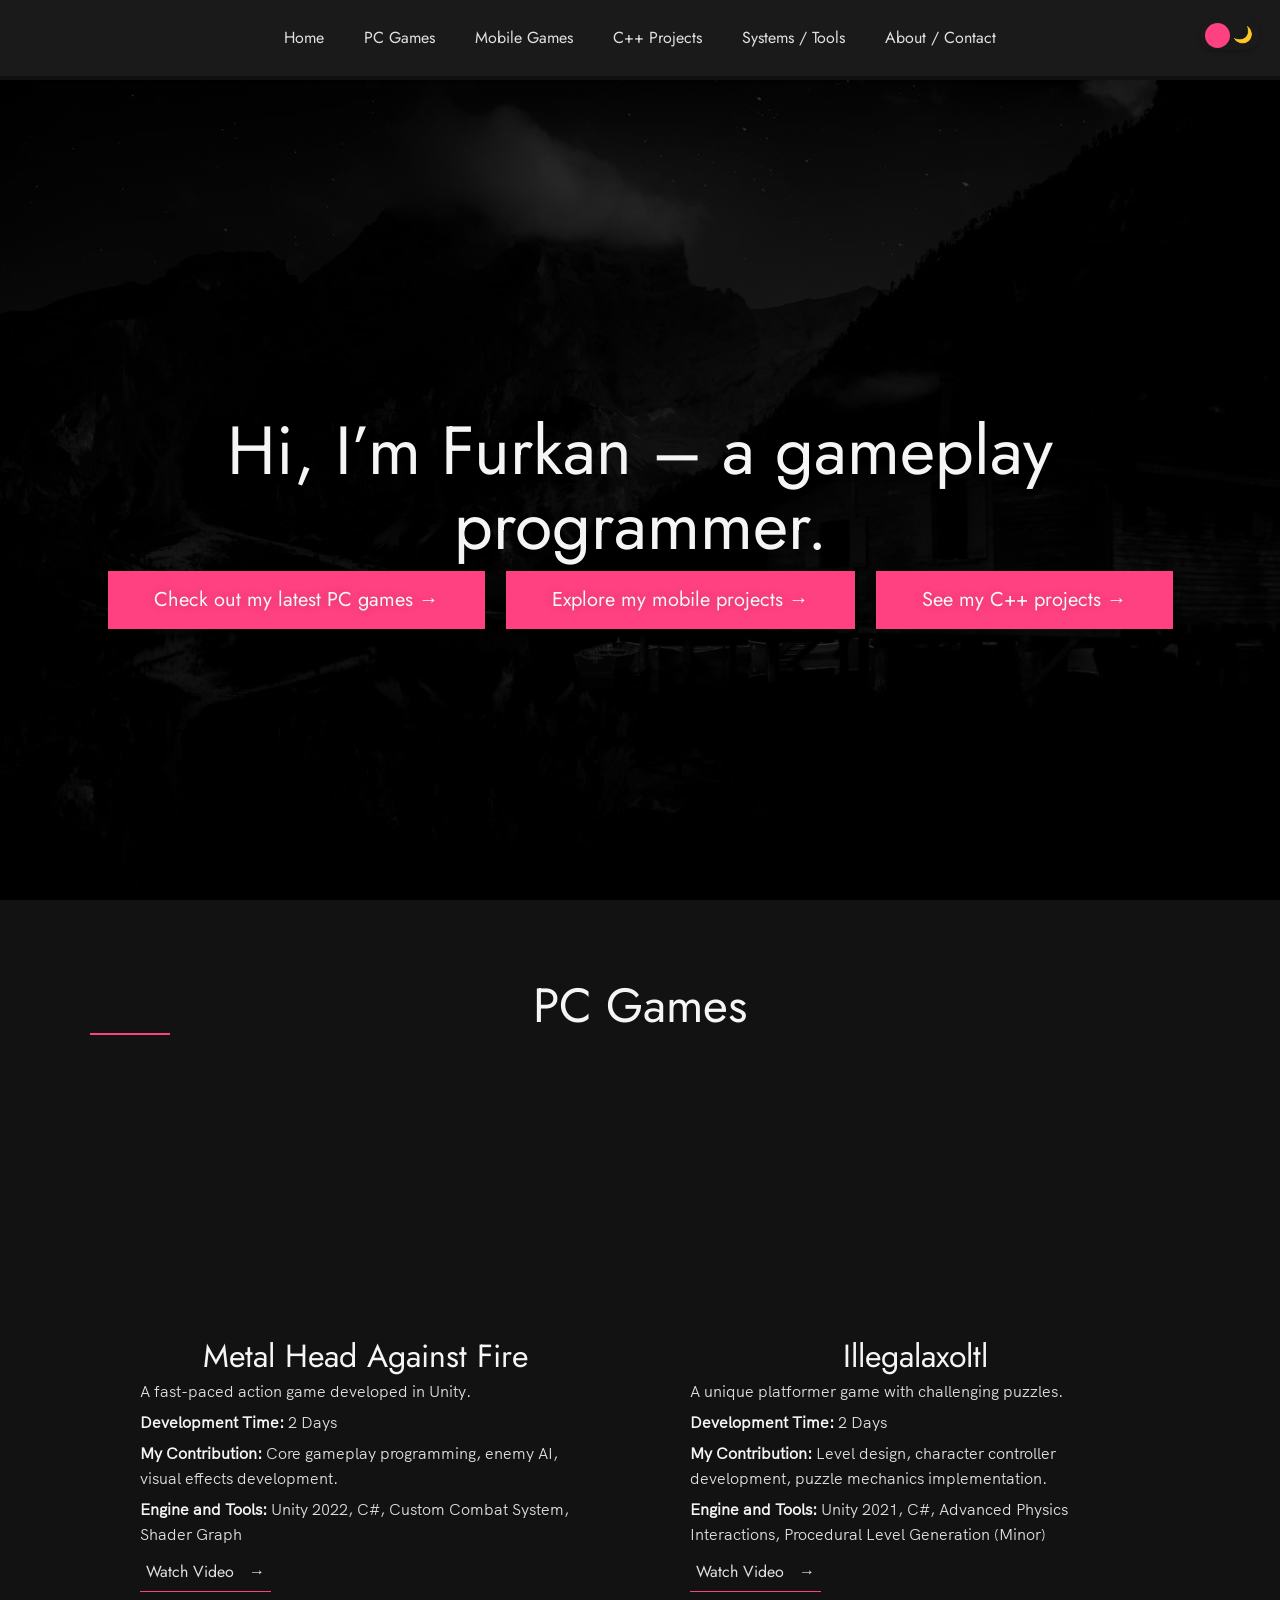
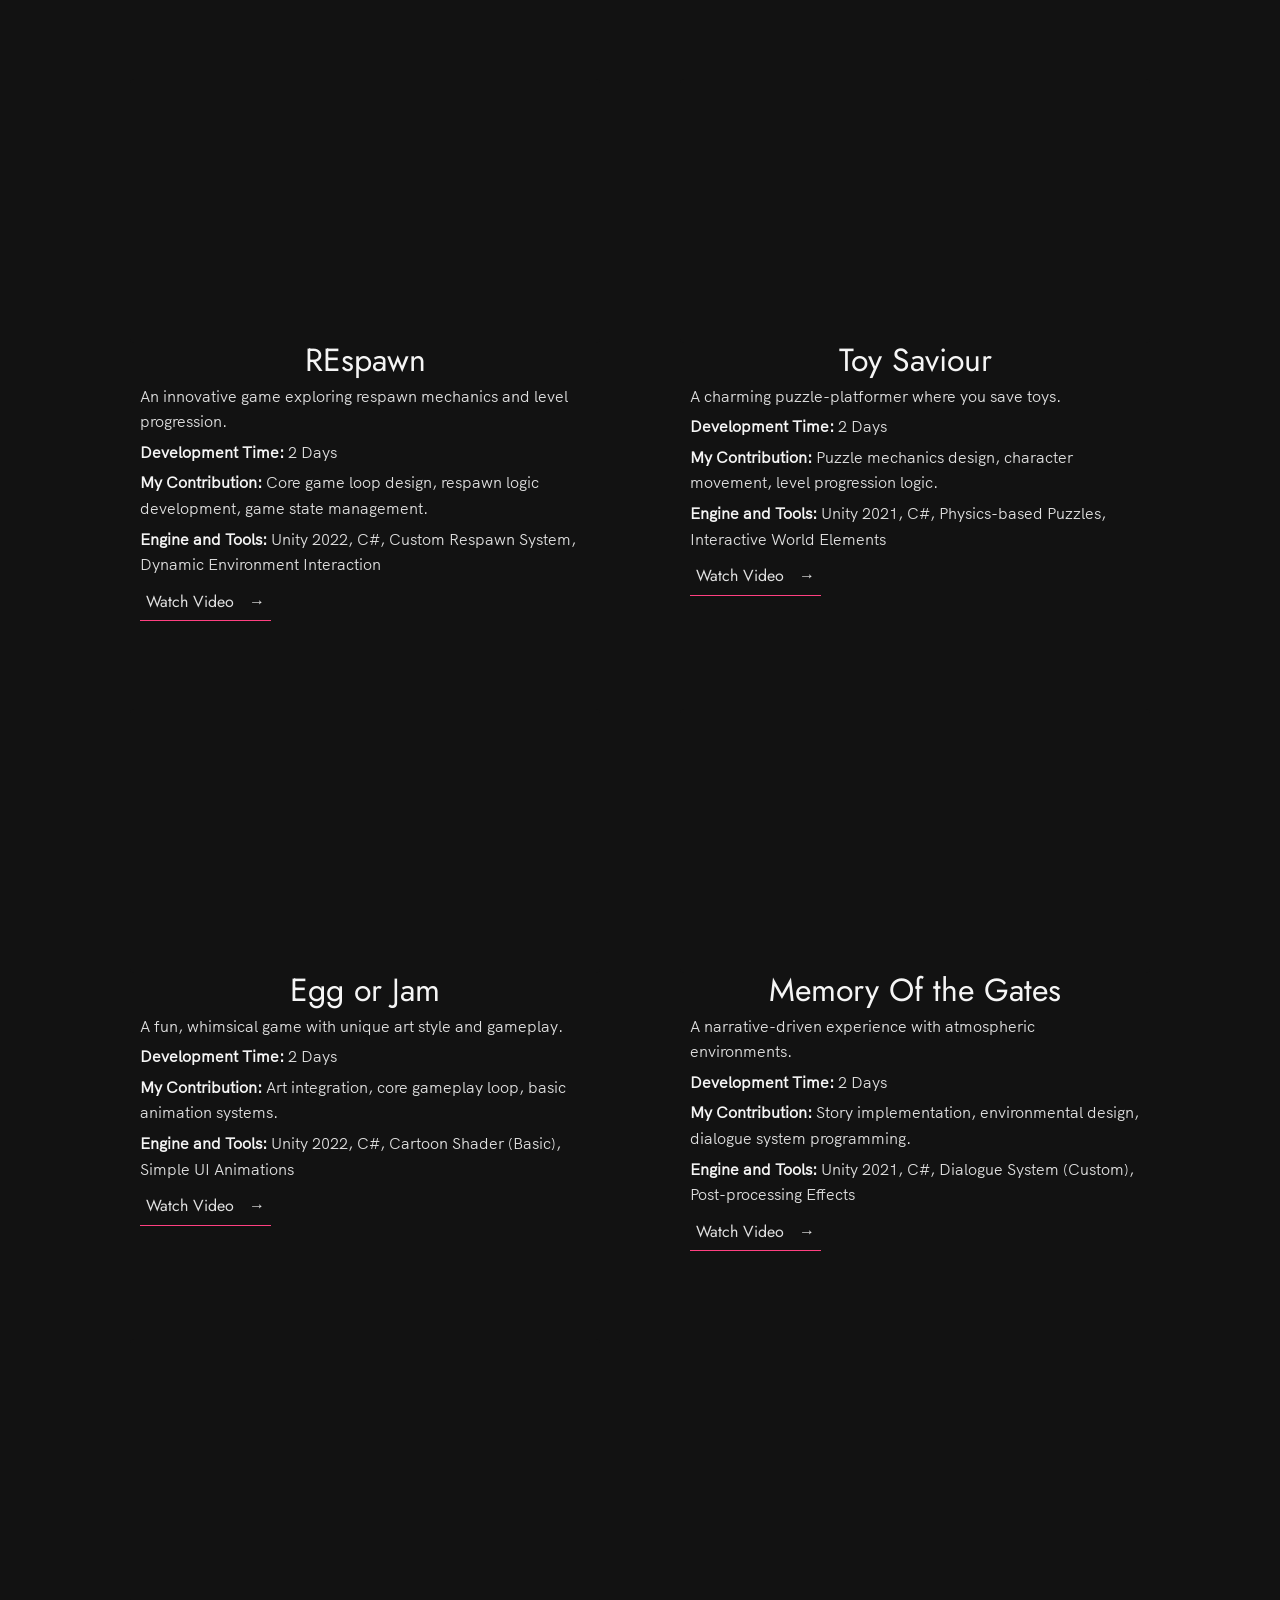
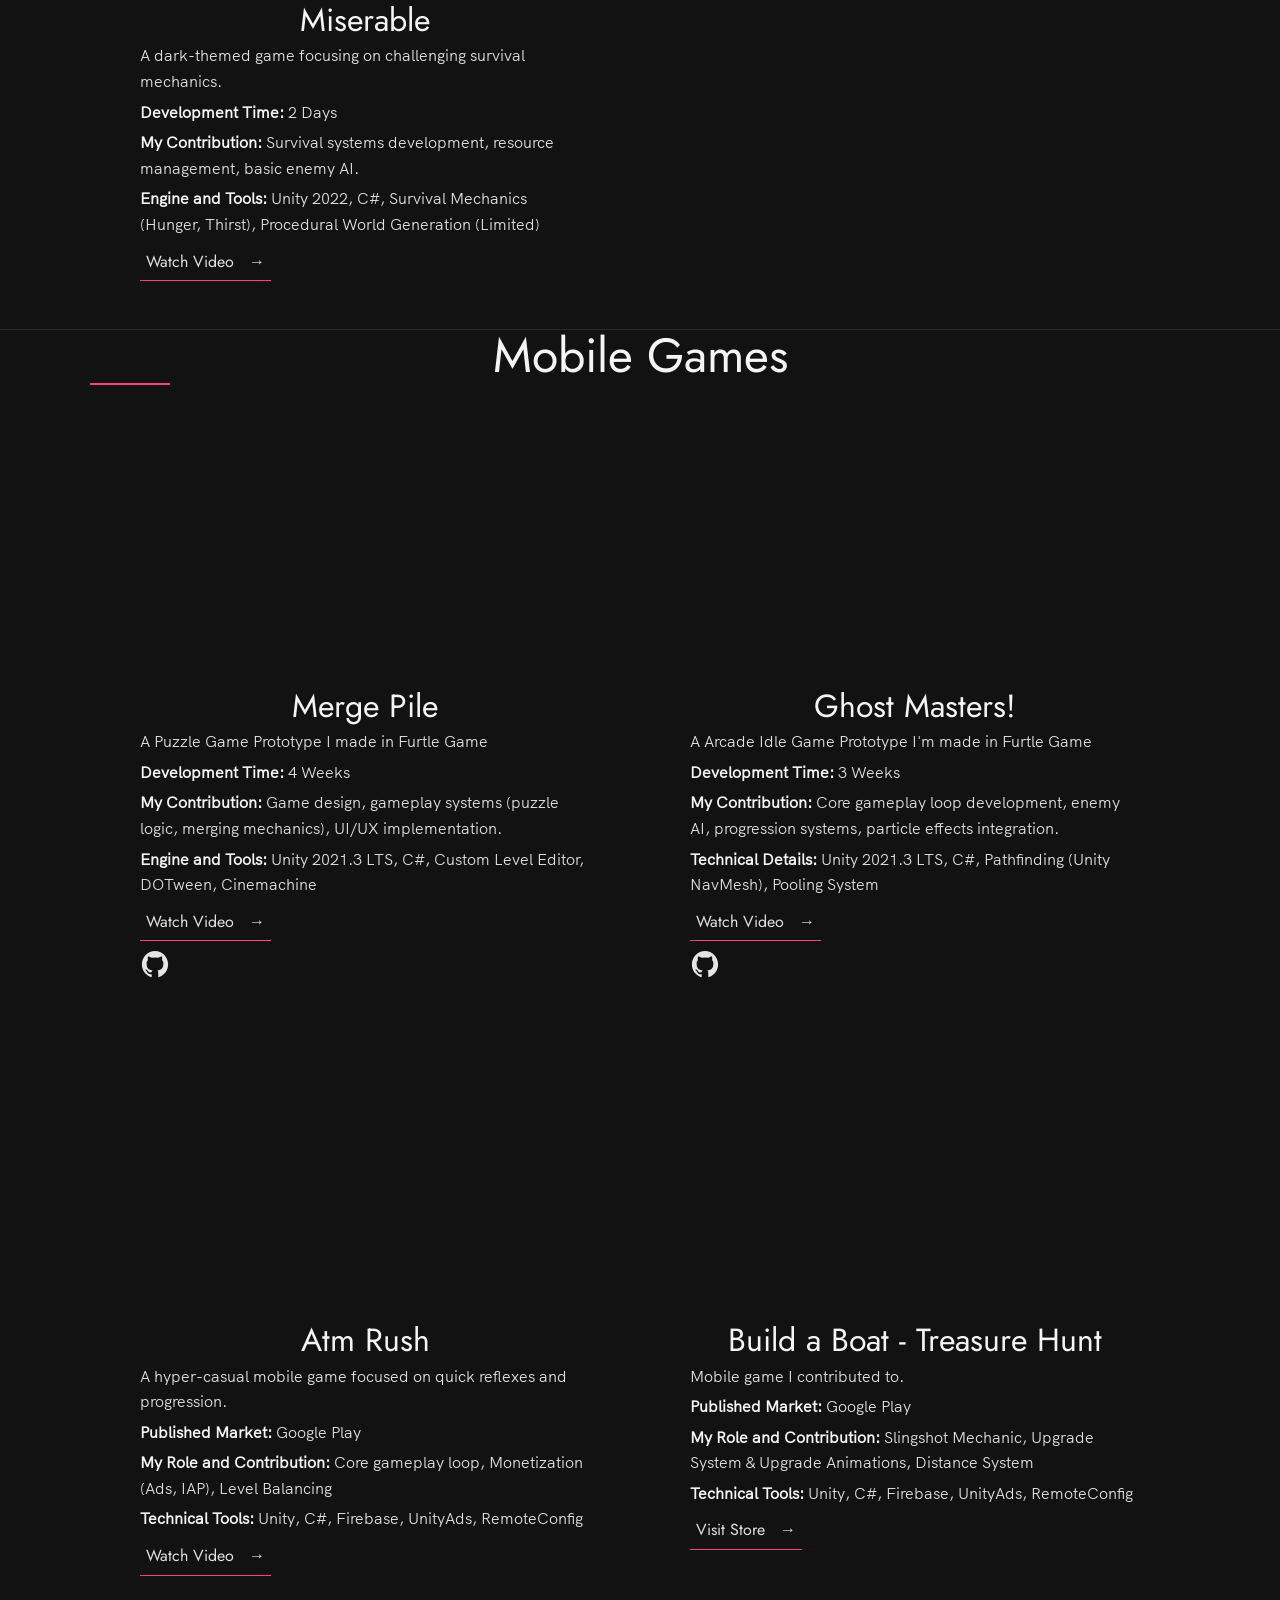
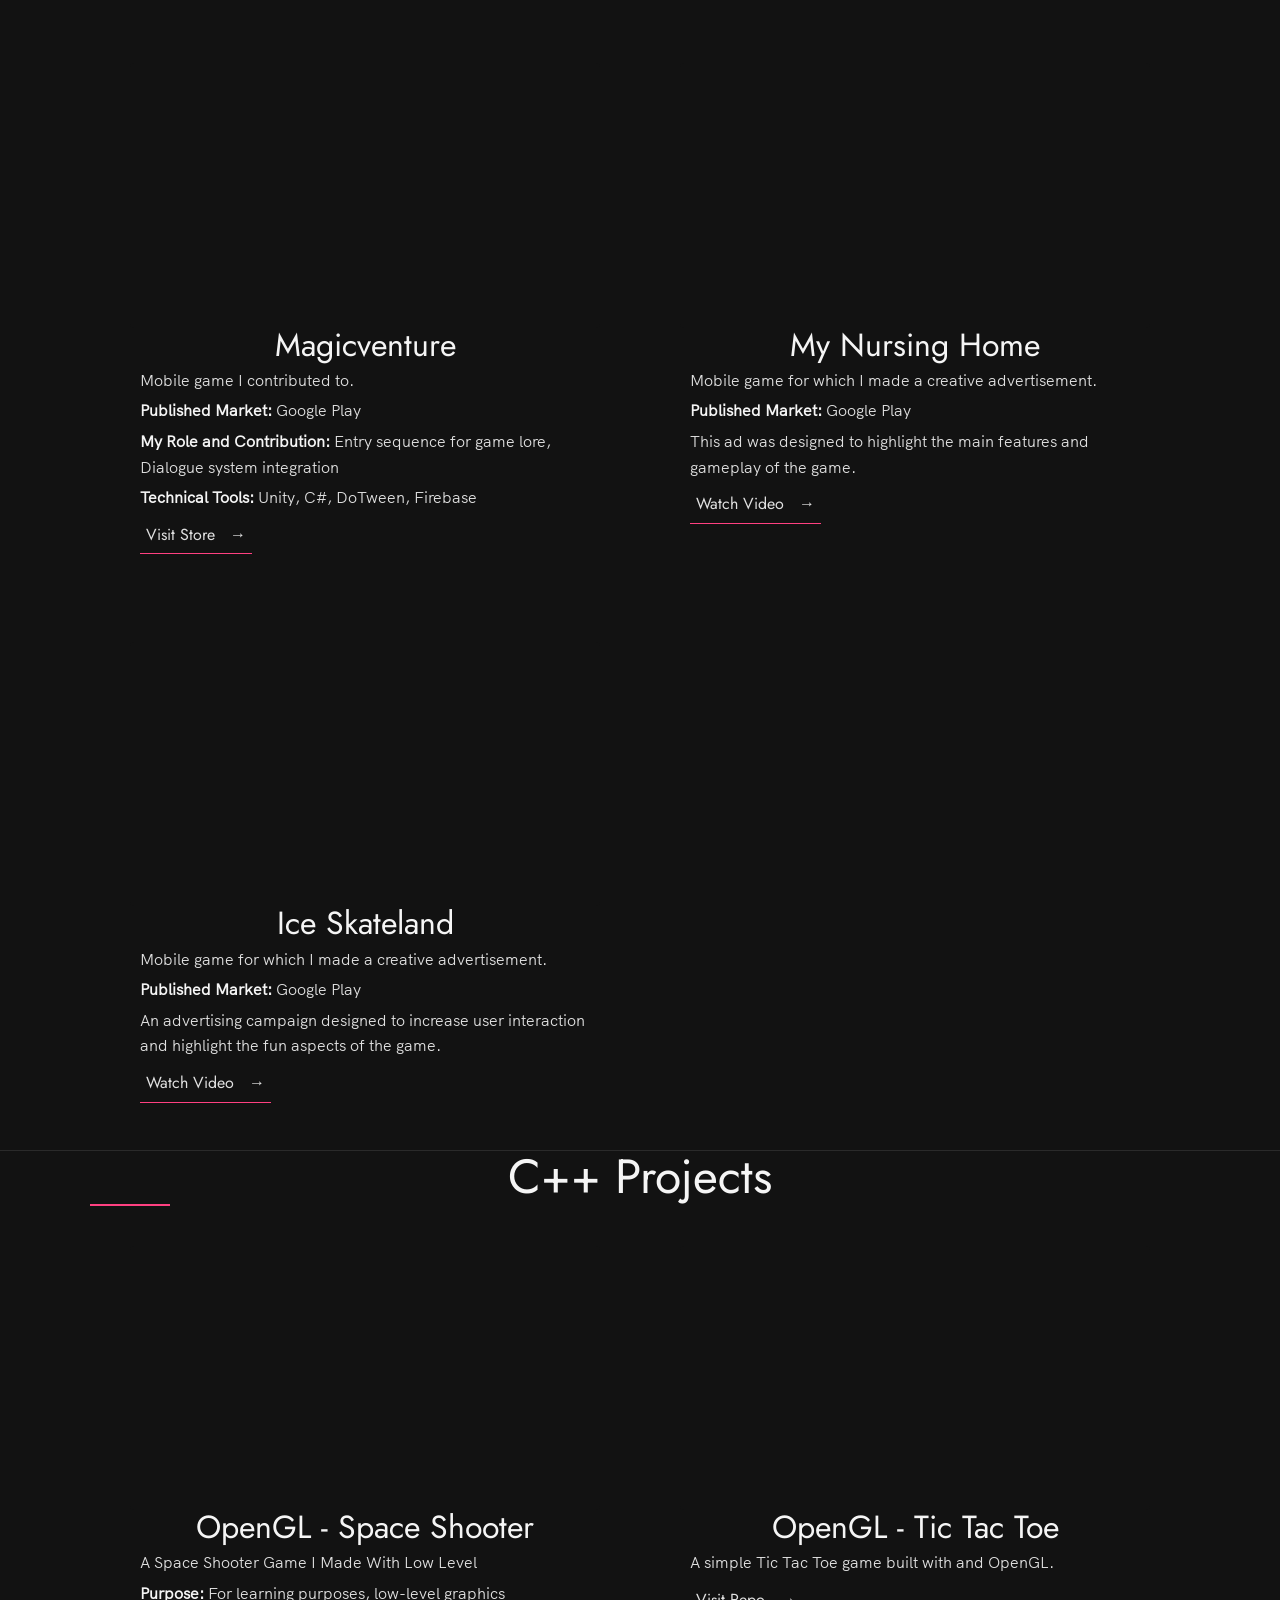
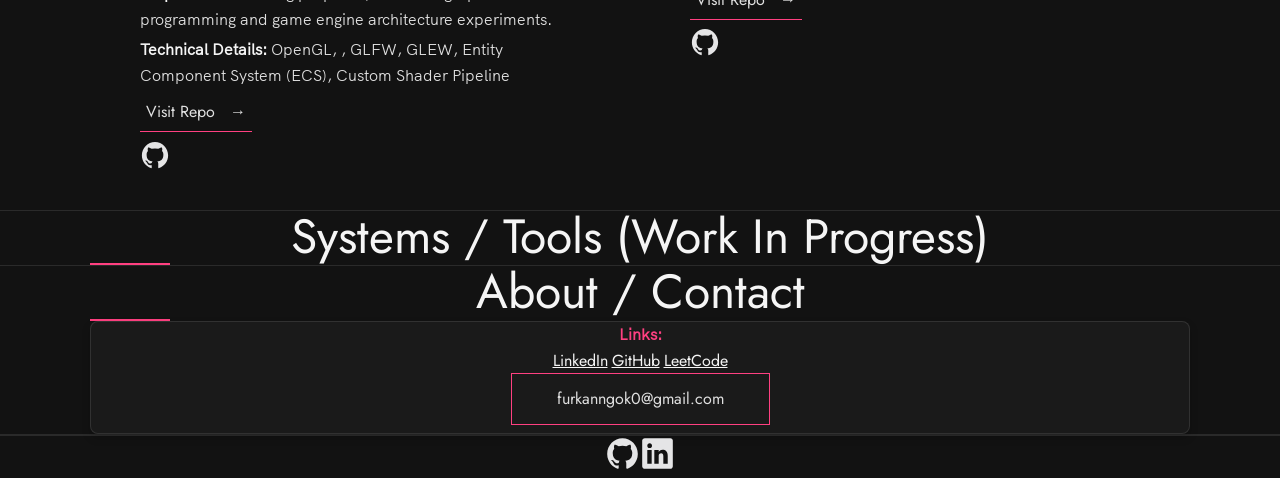
==== commit 796613f3: "fix: portfolio updated" ====
--- a/index.html
+++ b/index.html
@@ -11,7 +11,7 @@
     </title>
 
     <meta name="description" content="An Ambitious Game Developer">
-    <meta name="keywords" content="Game Dev, Unity Dev, Graphics Engines,C#,C++" />
+    <meta name="keywords" content="Game Dev, Unity Dev, Graphics Engines,C#," />
     <link rel="stylesheet" href="index.css" />
 </head>
 
@@ -22,7 +22,7 @@
             <li class="nav__item"><a href="#pc-games" class="nav__link">PC Games</a></li>
             <li class="nav__item"><a href="#mobile-games" class="nav__link">Mobile Games</a></li>
             <li class="nav__item"><a href="#cpp-projects" class="nav__link">C++ Projects</a></li>
-            <li class="nav__item"><a href="#unity-systems" class="nav__link">Unity Systems</a></li>
+            <li class="nav__item"><a href="#unity-systems" class="nav__link">Systems / Tools</a></li>
             <li class="nav__item">
                 <a href="#about-contact" class="nav__link">About / Contact</a>
             </li>
@@ -37,7 +37,7 @@
                 </h1>
                 <a href="#pc-games" class="btn btn--pink">Check out my latest PC games →</a>
                 <a href="#mobile-games" class="btn btn--pink">Explore my mobile projects →</a>
-                <a href="#cpp-projects" class="btn btn--pink">See my C++ engine work →</a>
+                <a href="#cpp-projects" class="btn btn--pink">See my  C++ projects →</a>
             </div>
         </div>
     </header>
@@ -323,46 +323,72 @@
             </div>
         </section>
 
-        <section class="work" id="cpp-projects">
-            <div class="row">
-                <h2>C++ Projects</h2>
-                <div class="work__boxes">
-
-                    <div class="work__box">
-                        <div class="work__image-box video-container">
-                            <iframe width="560" height="315" src="https://www.youtube.com/watch?v=DG5DNbVfJjw&list=PLdmiMU4TsMF2CSM9xlrFFa9BZEdSxlPYz&index=24" title="YouTube video player" frameborder="0" allow="accelerometer; autoplay; clipboard-write; encrypted-media; gyroscope; picture-in-picture; web-share" referrerpolicy="strict-origin-when-cross-origin" allowfullscreen></iframe>
-                        </div>
-                        <div class="work__text">
-                            <h3>OpenGL - Space Shooter</h3>
-                            <p>A Space Shooter Game I Made With Low Level C++</p>
-                            <p><strong>Purpose:</strong> For learning purposes, low-level graphics programming and game engine architecture experiments.</p>
-                            <p><strong>Technical Details:</strong> OpenGL, C++, GLFW, GLEW, Entity Component System (ECS), Custom Shader Pipeline</p>
-                            <div class="work__links">
-                                <a href="https://github.com/muhammedfurkangok/OpenGl-SpaceShooter?tab=readme-ov-file" class="link__text" target="_blank">
-                                    Visit Site <span>→</span>
-                                </a>
-                                <a href="https://github.com/muhammedfurkangok/OpenGl-SpaceShooter?tab=readme-ov-file" target="_blank">
-                                    <img src="./images/github.svg" class="work__code" title="View Source Code" alt="GitHub">
-                                </a>
-                            </div>
-                        </div>
-                    </div>
-
-                </div>
-            </div>
-        </section>
+      <section class="work" id="cpp-projects">
+  <div class="row">
+    <h2> C++ Projects</h2>
+    <div class="work__boxes">
+
+      <div class="work__box">
+        <div class="work__image-box video-container">
+          <iframe width="560" height="315"
+                  src="https://www.youtube.com/embed/7gmCXLX8xv4?si=yi1VCHsTNeNRcQ9I"
+                  title="YouTube video player" frameborder="0"
+                  allow="accelerometer; autoplay; clipboard-write; encrypted-media; gyroscope; picture-in-picture; web-share"
+                  referrerpolicy="strict-origin-when-cross-origin" allowfullscreen></iframe>
+        </div>
+        <div class="work__text">
+          <h3>OpenGL - Space Shooter</h3>
+          <p>A Space Shooter Game I Made With Low Level </p>
+          <p><strong>Purpose:</strong> For learning purposes, low-level graphics programming and game engine architecture experiments.</p>
+          <p><strong>Technical Details:</strong> OpenGL, , GLFW, GLEW, Entity Component System (ECS), Custom Shader Pipeline</p>
+          <div class="work__links">
+            <a href="https://github.com/muhammedfurkangok/OpenGl-SpaceShooter" class="link__text" target="_blank">
+              Visit Repo <span>→</span>
+            </a>
+            <a href="https://github.com/muhammedfurkangok/OpenGl-SpaceShooter" target="_blank">
+              <img src="./images/github.svg" class="work__code" title="View Source Code" alt="GitHub">
+            </a>
+          </div>
+        </div>
+      </div>
+
+      <div class="work__box">
+        <div class="work__image-box video-container">
+          <iframe width="560" height="315"
+                  src="https://www.youtube.com/embed/08PglX18HY4?si=x6YaeP7X7ReT2NMx"
+                  title="YouTube video player" frameborder="0"
+                  allow="accelerometer; autoplay; clipboard-write; encrypted-media; gyroscope; picture-in-picture; web-share"
+                  referrerpolicy="strict-origin-when-cross-origin" allowfullscreen></iframe>
+        </div>
+        <div class="work__text">
+          <h3>OpenGL - Tic Tac Toe</h3>
+          <p>A simple Tic Tac Toe game built with  and OpenGL.</p>
+          <div class="work__links">
+            <a href="https://github.com/muhammedfurkangok/OpenGL-TicTacToe" class="link__text" target="_blank">
+              Visit Repo <span>→</span>
+            </a>
+            <a href="https://github.com/muhammedfurkangok/OpenGL-TicTacToe" target="_blank">
+              <img src="./images/github.svg" class="work__code" title="View Source Code" alt="GitHub">
+            </a>
+          </div>
+        </div>
+      </div>
+
+    </div>
+  </div>
+</section>
+
 
         <section class="work" id="unity-systems">
             <div class="row">
-                <h2>Unity Systems / Tools</h2>
+                <h2>Systems / Tools (Work In Progress)</h2>
                 <div class="work__boxes">
 
-                    <div class="work__box">
-                        <div class="work__image-box video-container">
-                            <iframe width="560" height="315" src="https://www.youtube.com/watch?v=DG5DNbVfJjw&list=PLdmiMU4TsMF2CSM9xlrFFa9BZEdSxlPYz&index=25" title="YouTube video player" frameborder="0" allow="accelerometer; autoplay; clipboard-write; encrypted-media; gyroscope; picture-in-picture; web-share" referrerpolicy="strict-origin-when-cross-origin" allowfullscreen></iframe>
-                        </div>
-                        <div class="work__text">
-                            <h3>UI Manager</h3>
+                    <!-- <div class="work__box">
+                        <div class="work__image-box video-container">
+                        </div>
+                        <div class="work__text">
+                            <h3>UI Manager(Project Work In Progress)</h3>
                             <p><strong>Purpose:</strong> To speed up the development process and ensure consistency by creating a common UI management system in my projects.</p>
                             <p><strong>Used in Projects:</strong> Merge Pile, Ghost Masters!</p>
                             <p><strong>Developed Custom Logic / Pattern:</strong> A ScriptableObject-based architecture to centrally manage UI panels, integration of fluid animations with DOTween, and implementation of the State Machine Pattern.</p>
@@ -376,7 +402,6 @@
 
                     <div class="work__box">
                         <div class="work__image-box video-container">
-                            <iframe width="560" height="315" src="https://www.youtube.com/watch?v=DG5DNbVfJjw&list=PLdmiMU4TsMF2CSM9xlrFFa9BZEdSxlPYz&index=26" title="YouTube video player" frameborder="0" allow="accelerometer; autoplay; clipboard-write; encrypted-media; gyroscope; picture-in-picture; web-share" referrerpolicy="strict-origin-when-cross-origin" allowfullscreen></iframe>
                         </div>
                         <div class="work__text">
                             <h3>Level Creator Tool</h3>
@@ -389,8 +414,7 @@
                                 </a>
                             </div>
                         </div>
-                    </div>
-
+                    </div> -->
                 </div>
             </div>
         </section>
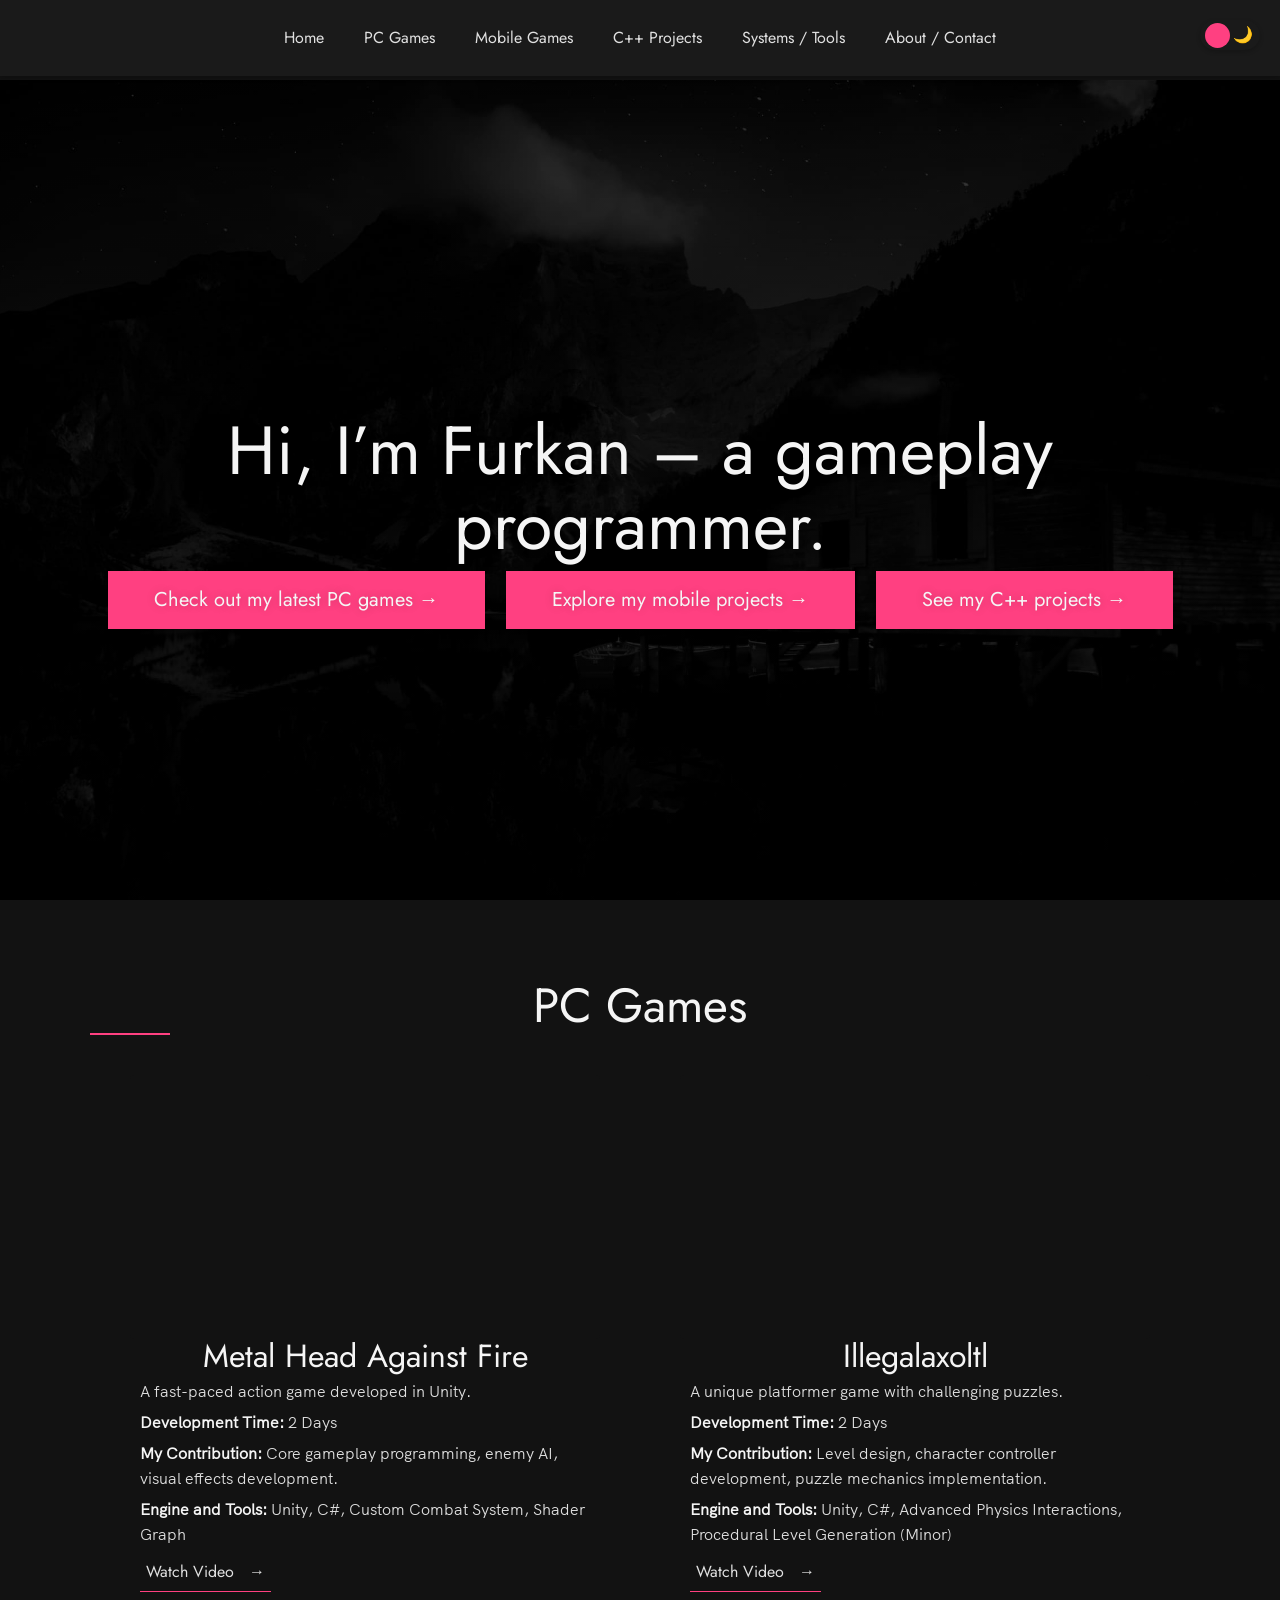
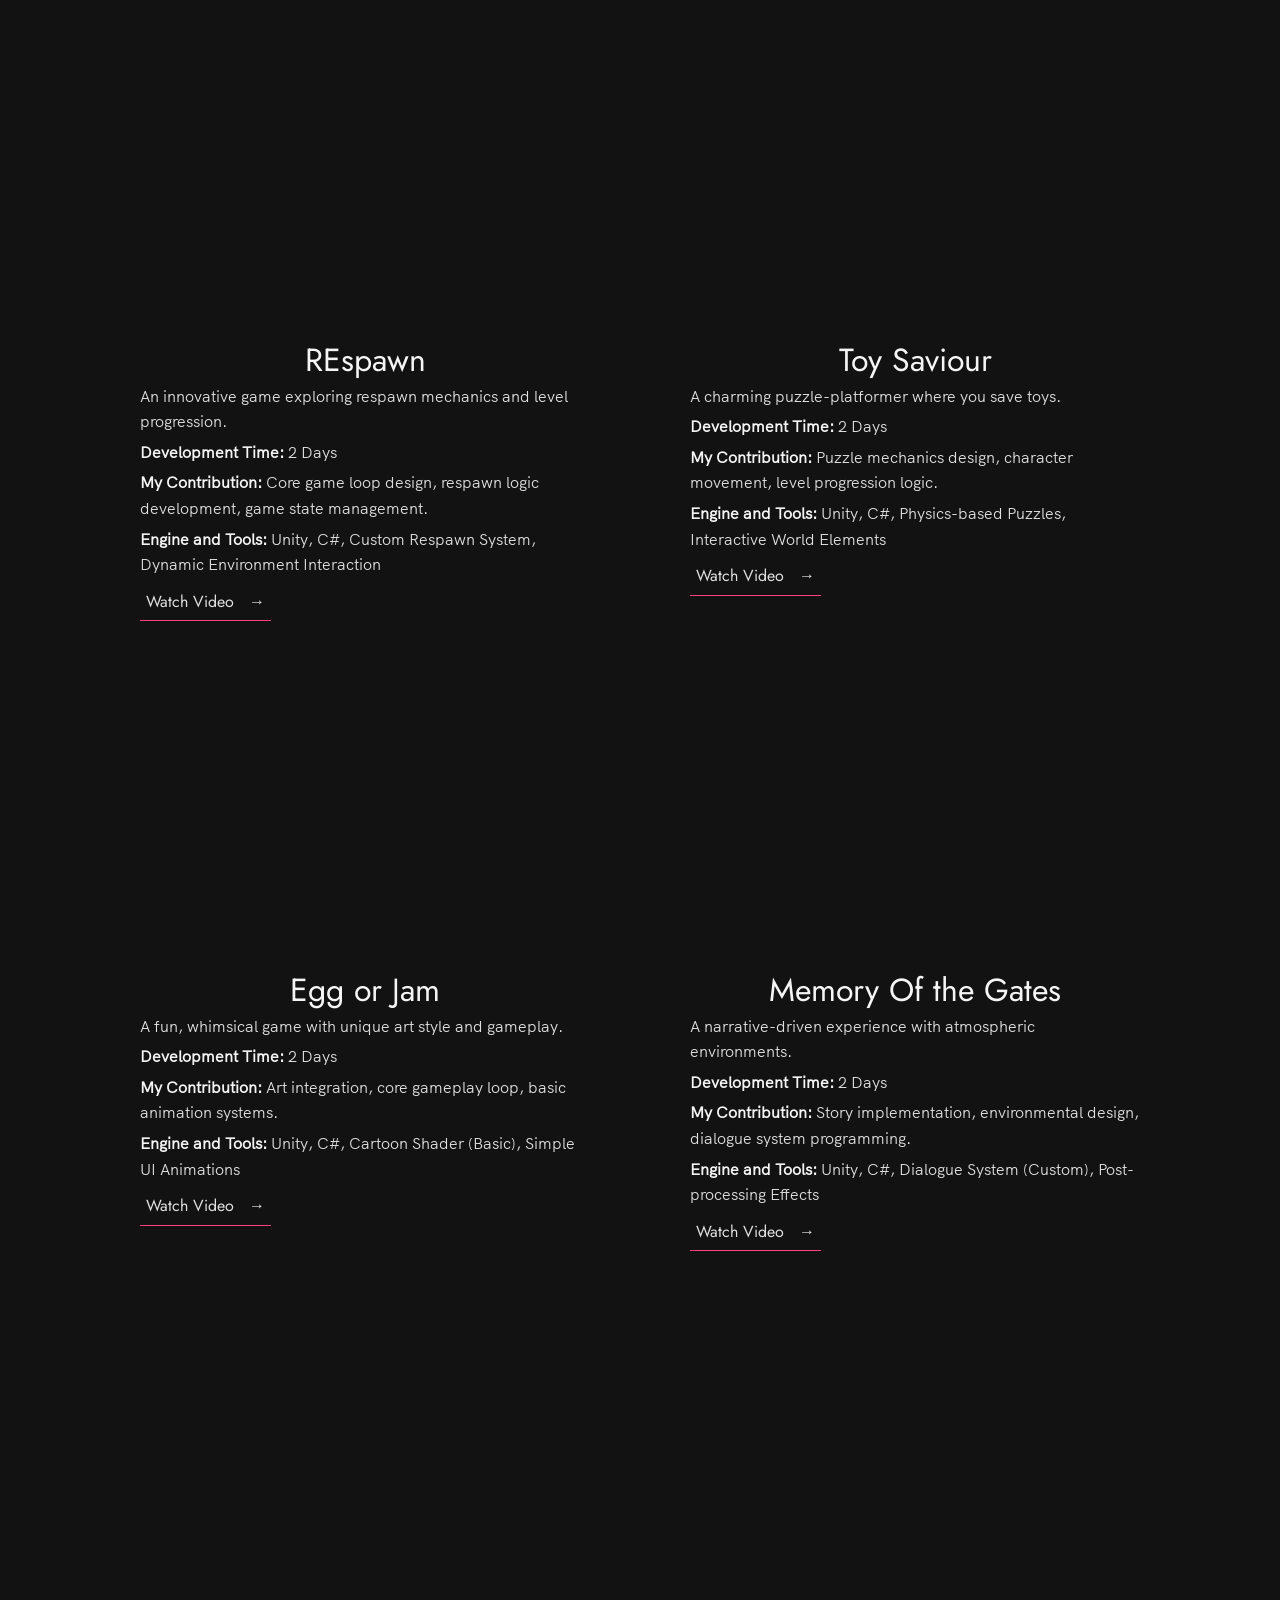
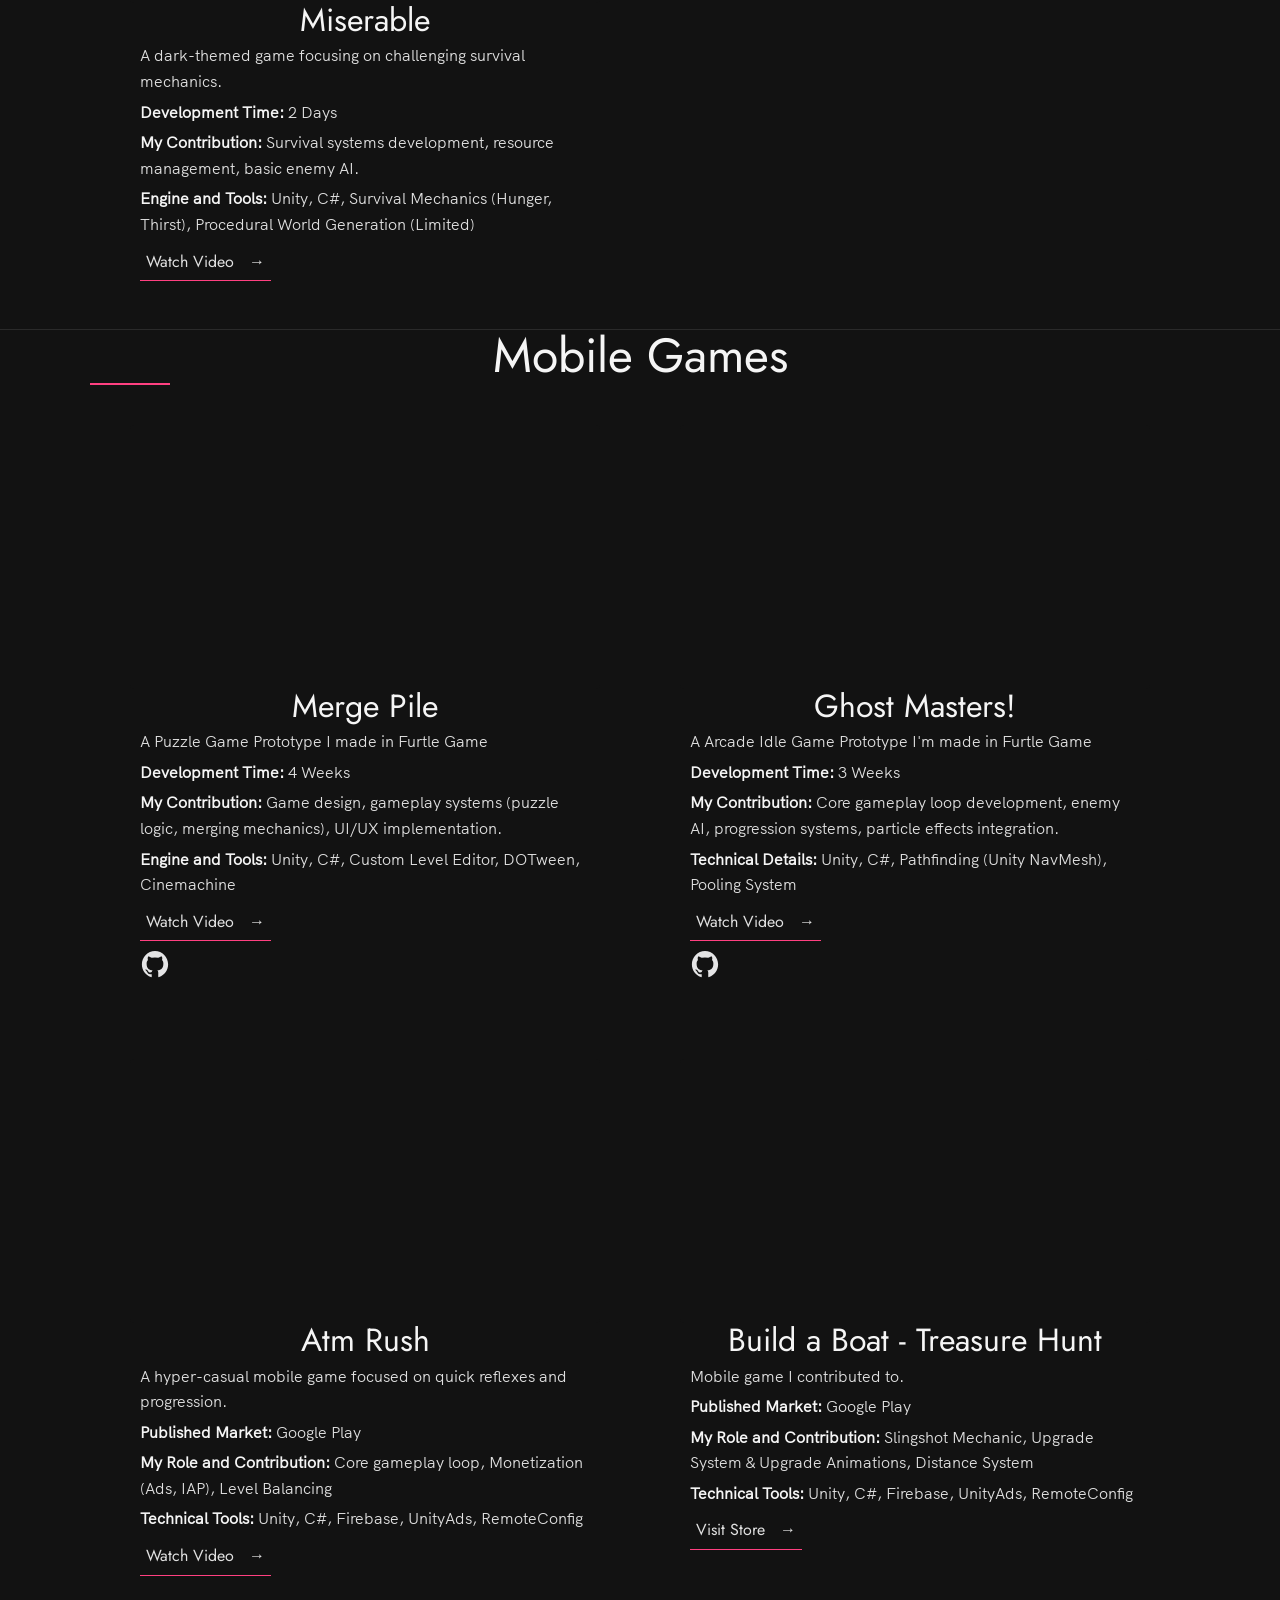
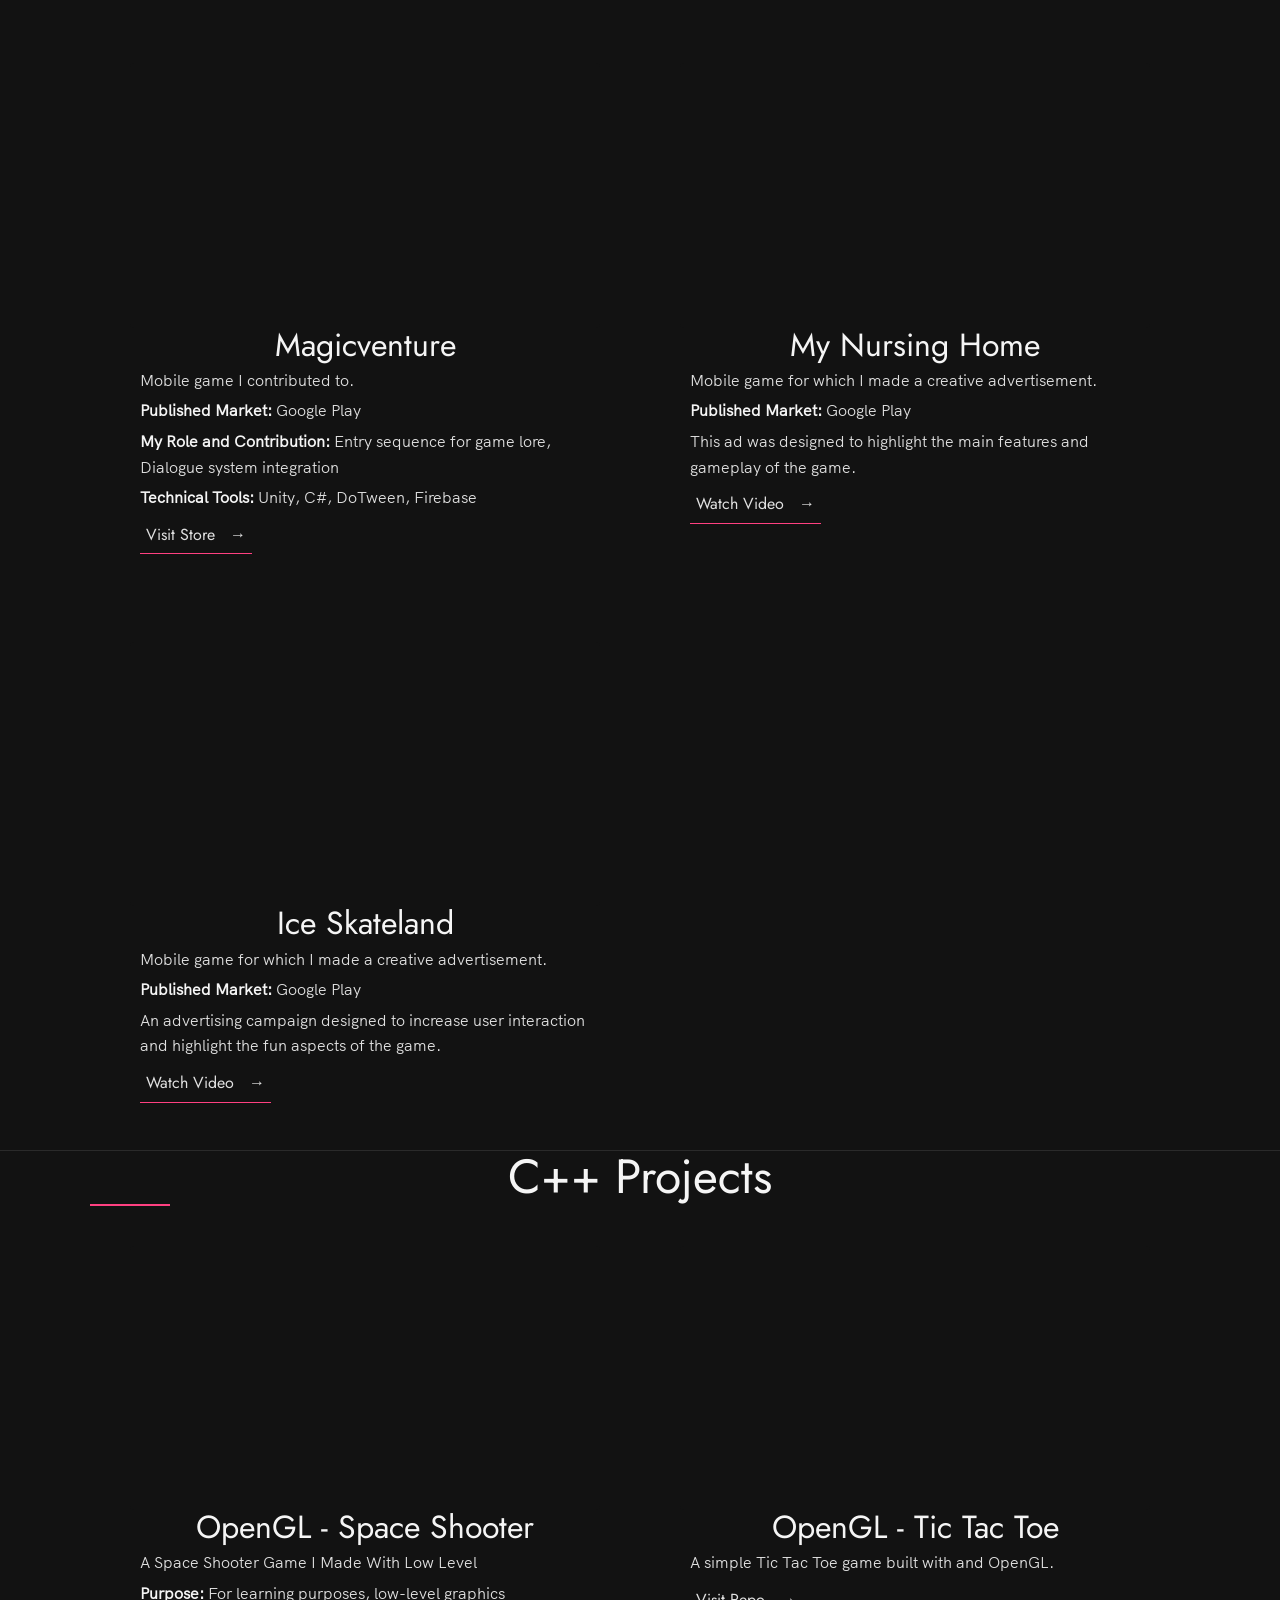
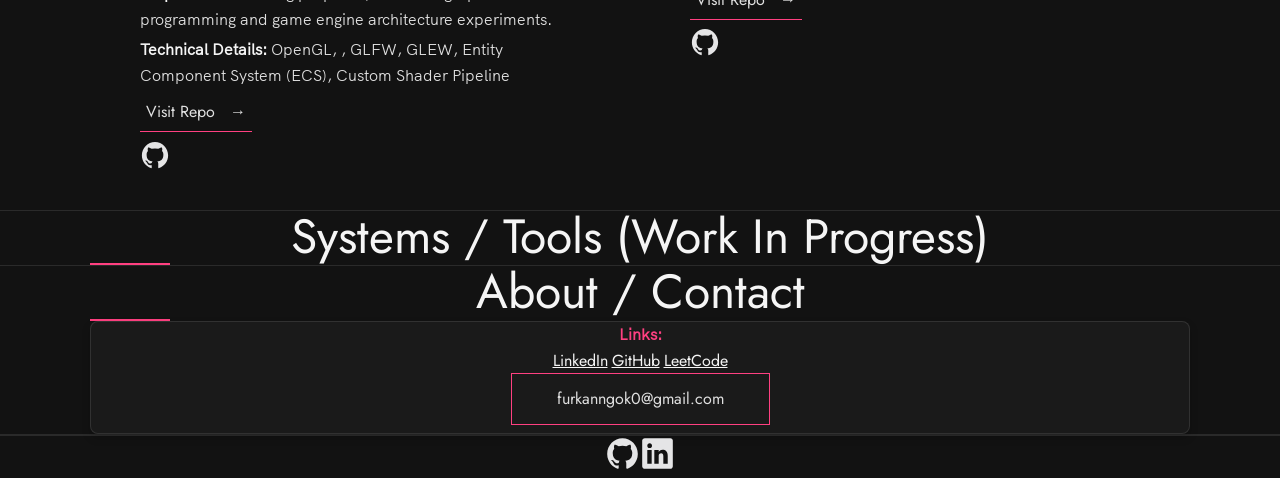
==== commit 385f17c9: "ref: Unity version references in project descriptions" ====
--- a/index.html
+++ b/index.html
@@ -58,7 +58,7 @@
                             <p>A fast-paced action game developed in Unity.</p>
                             <p><strong>Development Time:</strong> 2 Days</p>
                             <p><strong>My Contribution:</strong> Core gameplay programming, enemy AI, visual effects development.</p>
-                            <p><strong>Engine and Tools:</strong> Unity 2022, C#, Custom Combat System, Shader Graph</p>
+                            <p><strong>Engine and Tools:</strong> Unity, C#, Custom Combat System, Shader Graph</p>
                             <div class="work__links">
                                 <a href="https://www.youtube.com/embed/ONyRNSSHD-g?si=R7RUpYGPUEE3frFn&start=1" target="_blank" class="link__text">
                                     Watch Video <span>→</span>
@@ -76,7 +76,7 @@
                             <p>A unique platformer game with challenging puzzles.</p>
                             <p><strong>Development Time:</strong> 2 Days</p>
                             <p><strong>My Contribution:</strong> Level design, character controller development, puzzle mechanics implementation.</p>
-                            <p><strong>Engine and Tools:</strong> Unity 2021, C#, Advanced Physics Interactions, Procedural Level Generation (Minor)</p>
+                            <p><strong>Engine and Tools:</strong> Unity, C#, Advanced Physics Interactions, Procedural Level Generation (Minor)</p>
                             <div class="work__links">
                                 <a href="https://www.youtube.com/embed/DG5DNbVfJjw?si=A6hbgYW3vlIyhQn_&start=1" target="_blank" class="link__text">
                                     Watch Video <span>→</span>
@@ -94,7 +94,7 @@
                             <p>An innovative game exploring respawn mechanics and level progression.</p>
                             <p><strong>Development Time:</strong> 2 Days</p>
                             <p><strong>My Contribution:</strong> Core game loop design, respawn logic development, game state management.</p>
-                            <p><strong>Engine and Tools:</strong> Unity 2022, C#, Custom Respawn System, Dynamic Environment Interaction</p>
+                            <p><strong>Engine and Tools:</strong> Unity, C#, Custom Respawn System, Dynamic Environment Interaction</p>
                             <div class="work__links">
                                 <a href="https://www.youtube.com/embed/XzapZG9yzKo?si=b9tMLevLgzoZvf8c&start=1" target="_blank" class="link__text">
                                     Watch Video <span>→</span>
@@ -112,7 +112,7 @@
                             <p>A charming puzzle-platformer where you save toys.</p>
                             <p><strong>Development Time:</strong> 2 Days</p>
                             <p><strong>My Contribution:</strong> Puzzle mechanics design, character movement, level progression logic.</p>
-                            <p><strong>Engine and Tools:</strong> Unity 2021, C#, Physics-based Puzzles, Interactive World Elements</p>
+                            <p><strong>Engine and Tools:</strong> Unity, C#, Physics-based Puzzles, Interactive World Elements</p>
                             <div class="work__links">
                                 <a href="https://www.youtube.com/embed/W_U2lF2NNnQ?si=flOfzoczrizRSGTz&start=1" target="_blank" class="link__text">
                                     Watch Video <span>→</span>
@@ -130,7 +130,7 @@
                             <p>A fun, whimsical game with unique art style and gameplay.</p>
                             <p><strong>Development Time:</strong> 2 Days</p>
                             <p><strong>My Contribution:</strong> Art integration, core gameplay loop, basic animation systems.</p>
-                            <p><strong>Engine and Tools:</strong> Unity 2022, C#, Cartoon Shader (Basic), Simple UI Animations</p>
+                            <p><strong>Engine and Tools:</strong> Unity, C#, Cartoon Shader (Basic), Simple UI Animations</p>
                             <div class="work__links">
                                 <a href="https://www.youtube.com/embed/KnF0yyJ-IzM?si=kGT-flKXKnUp8Cqu&start=1" target="_blank" class="link__text">
                                     Watch Video <span>→</span>
@@ -148,7 +148,7 @@
                             <p>A narrative-driven experience with atmospheric environments.</p>
                             <p><strong>Development Time:</strong> 2 Days</p>
                             <p><strong>My Contribution:</strong> Story implementation, environmental design, dialogue system programming.</p>
-                            <p><strong>Engine and Tools:</strong> Unity 2021, C#, Dialogue System (Custom), Post-processing Effects</p>
+                            <p><strong>Engine and Tools:</strong> Unity, C#, Dialogue System (Custom), Post-processing Effects</p>
                             <div class="work__links">
                                 <a href="https://www.youtube.com/embed/iU6UFqebJUA?si=ZgYQK7tX_ADVNn55&start=1" target="_blank" class="link__text">
                                     Watch Video <span>→</span>
@@ -166,7 +166,7 @@
                             <p>A dark-themed game focusing on challenging survival mechanics.</p>
                             <p><strong>Development Time:</strong> 2 Days</p>
                             <p><strong>My Contribution:</strong> Survival systems development, resource management, basic enemy AI.</p>
-                            <p><strong>Engine and Tools:</strong> Unity 2022, C#, Survival Mechanics (Hunger, Thirst), Procedural World Generation (Limited)</p>
+                            <p><strong>Engine and Tools:</strong> Unity, C#, Survival Mechanics (Hunger, Thirst), Procedural World Generation (Limited)</p>
                             <div class="work__links">
                                 <a href="https://www.youtube.com/embed/fEeKAGoQuBo?si=JWs19fC84Ag2kHYL&start=1" target="_blank" class="link__text">
                                     Watch Video <span>→</span>
@@ -197,7 +197,7 @@
                             <p>A Puzzle Game Prototype I made in Furtle Game </p>
                             <p><strong>Development Time:</strong> 4 Weeks</p>
                             <p><strong>My Contribution:</strong> Game design, gameplay systems (puzzle logic, merging mechanics), UI/UX implementation.</p>
-                            <p><strong>Engine and Tools:</strong> Unity 2021.3 LTS, C#, Custom Level Editor, DOTween, Cinemachine</p>
+                            <p><strong>Engine and Tools:</strong> Unity, C#, Custom Level Editor, DOTween, Cinemachine</p>
                             <div class="work__links">
                                 <a href="https://www.youtube.com/embed/PJdW8u4PfMo?si=LYfhMEOOOPKmOvvd&start=1" target="_blank" class="link__text">
                                     Watch Video <span>→</span>
@@ -219,7 +219,7 @@
                             <p>A Arcade Idle Game Prototype I'm made in Furtle Game </p>
                             <p><strong>Development Time:</strong> 3 Weeks</p>
                             <p><strong>My Contribution:</strong> Core gameplay loop development, enemy AI, progression systems, particle effects integration.</p>
-                            <p><strong>Technical Details:</strong> Unity 2021.3 LTS, C#, Pathfinding (Unity NavMesh), Pooling System</p>
+                            <p><strong>Technical Details:</strong> Unity, C#, Pathfinding (Unity NavMesh), Pooling System</p>
                             <div class="work__links">
                                 <a href="https://www.youtube.com/embed/NmtCS4lX2JE?si=D4J5_OSQe4PV-t8o&start=1" target="_blank" class="link__text">
                                     Watch Video <span>→</span>
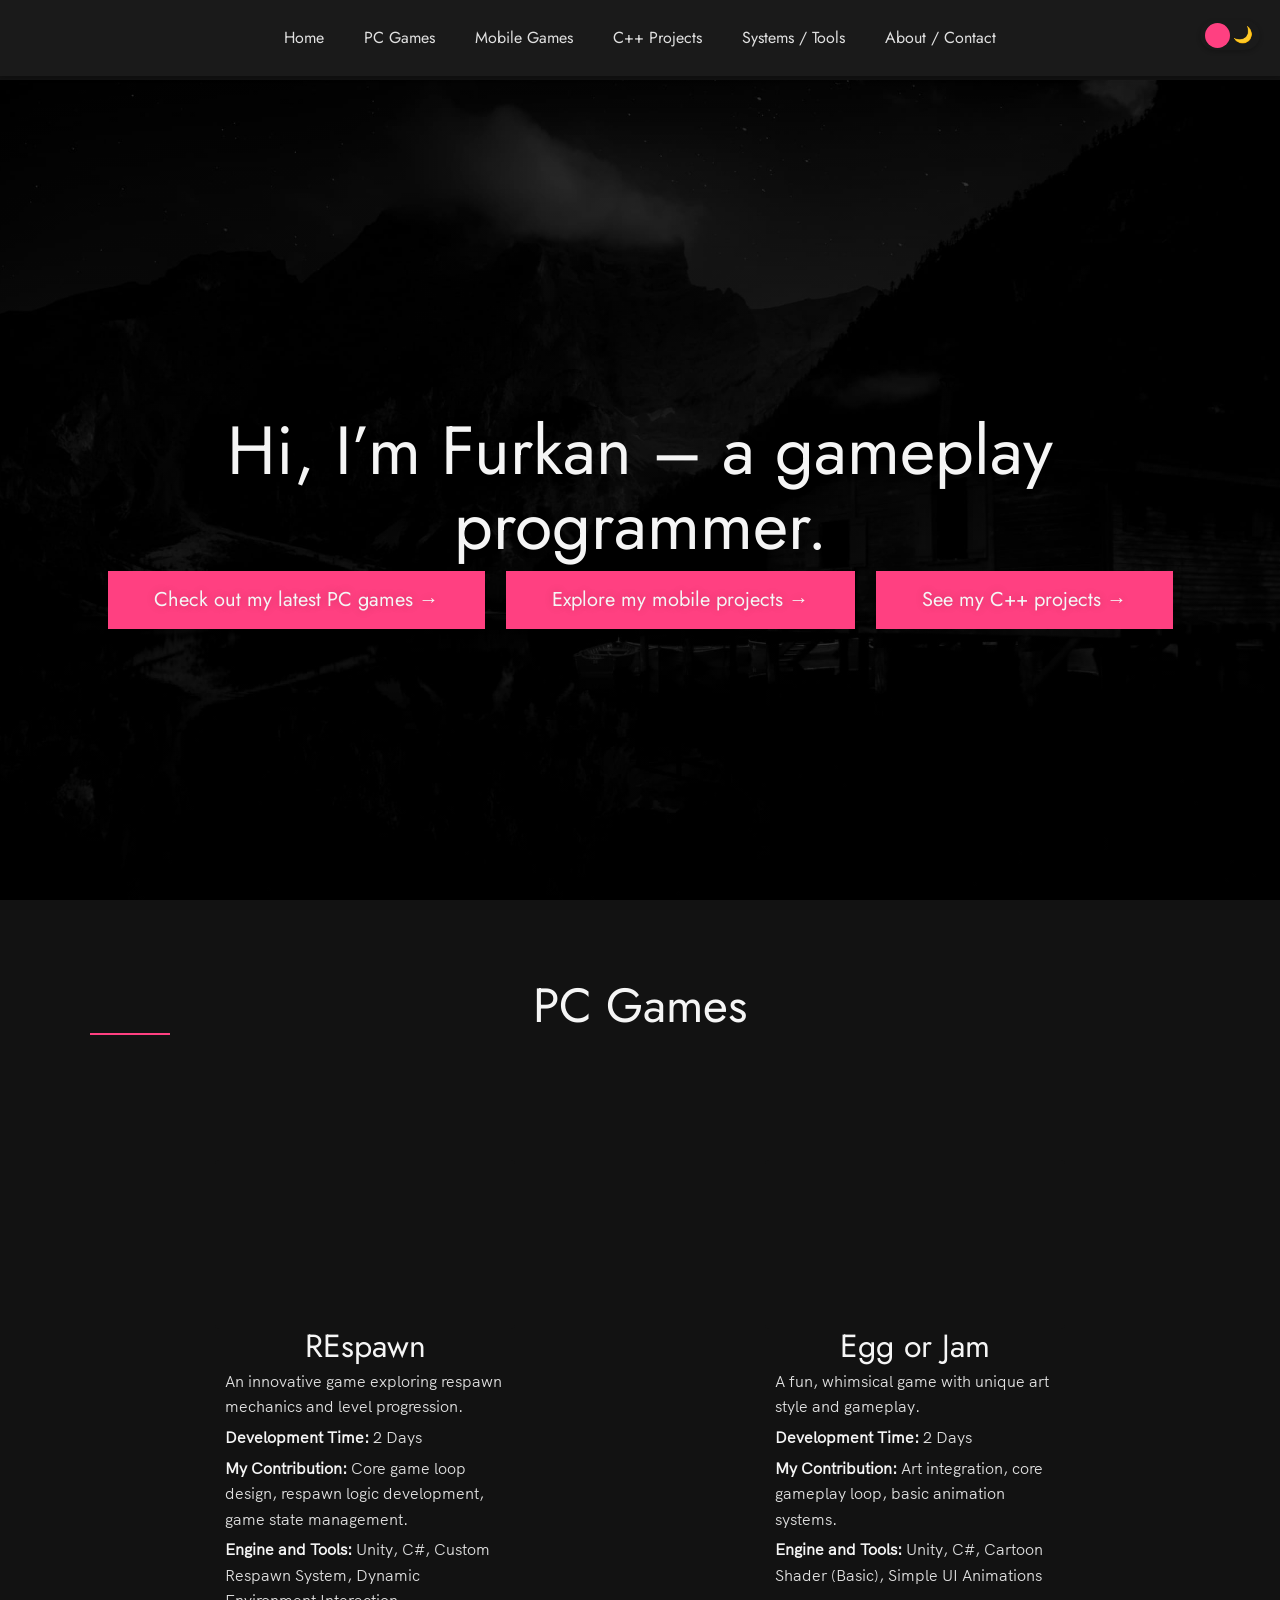
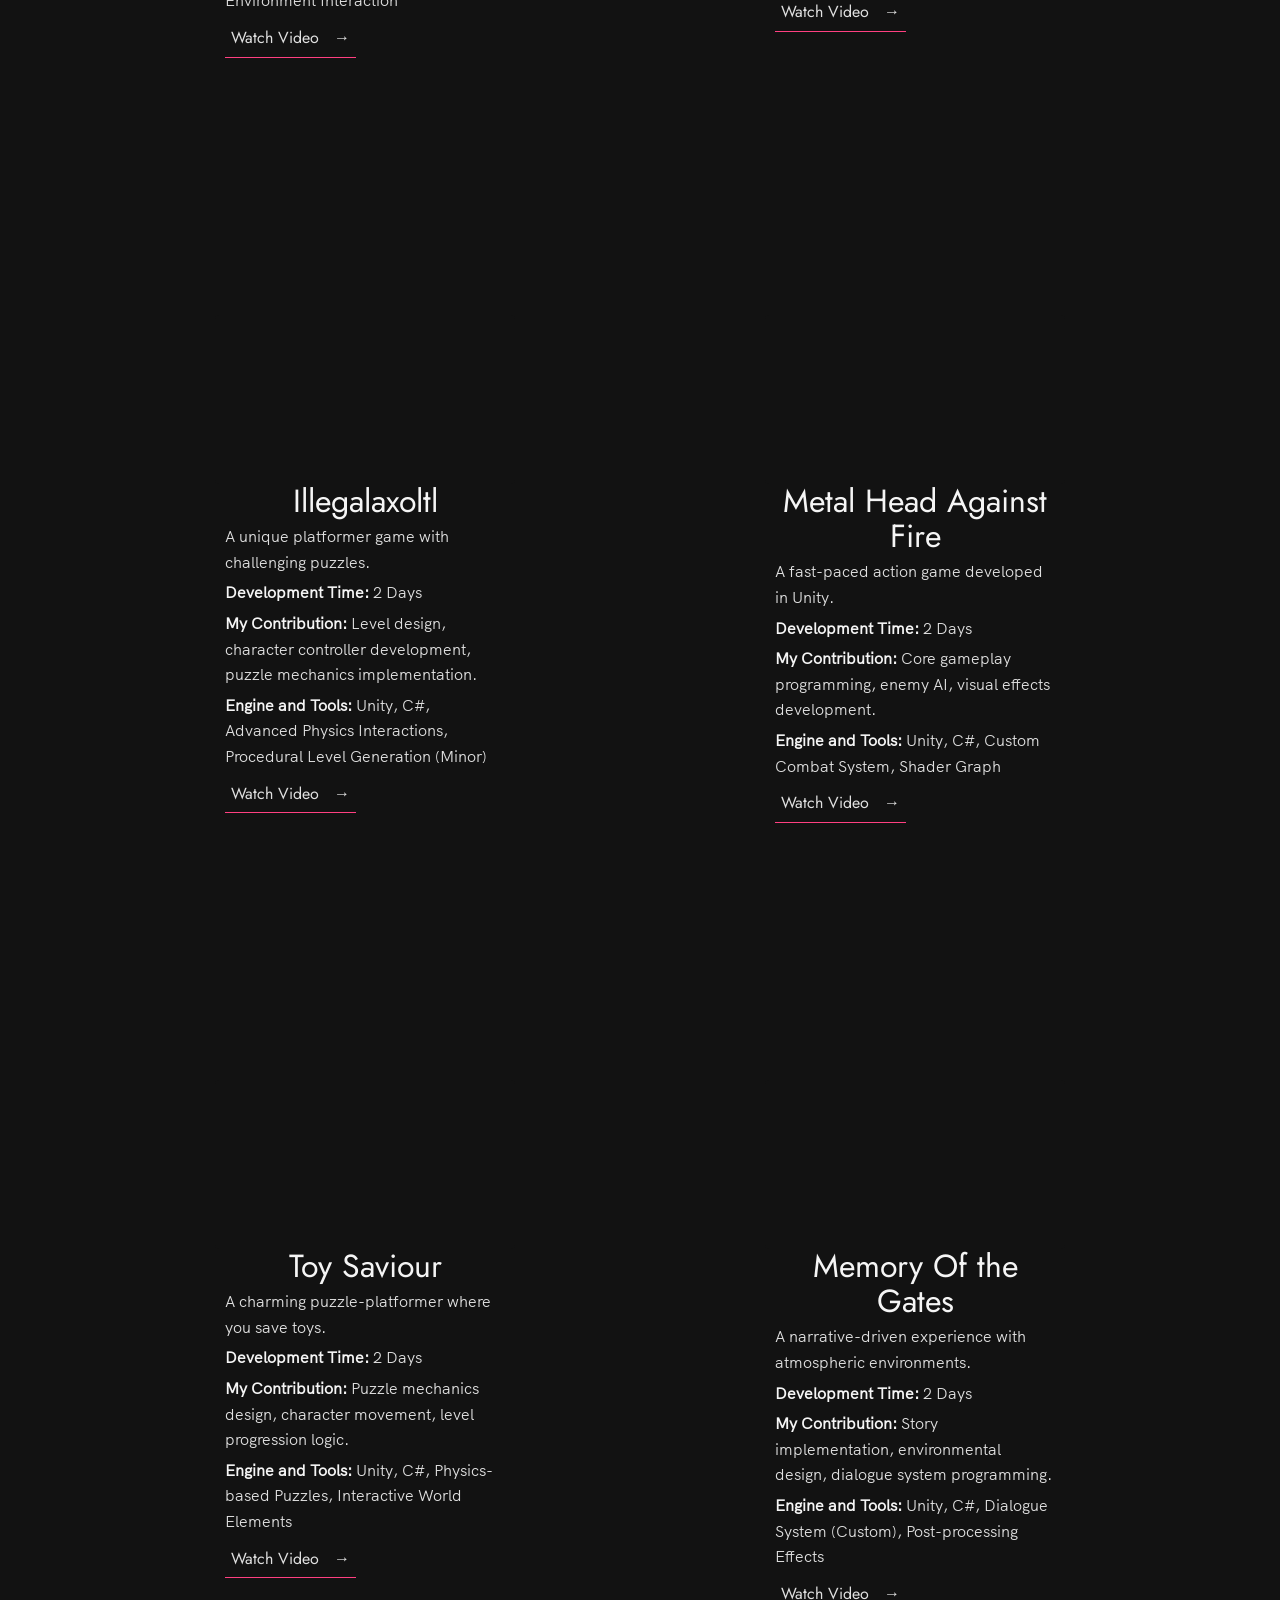
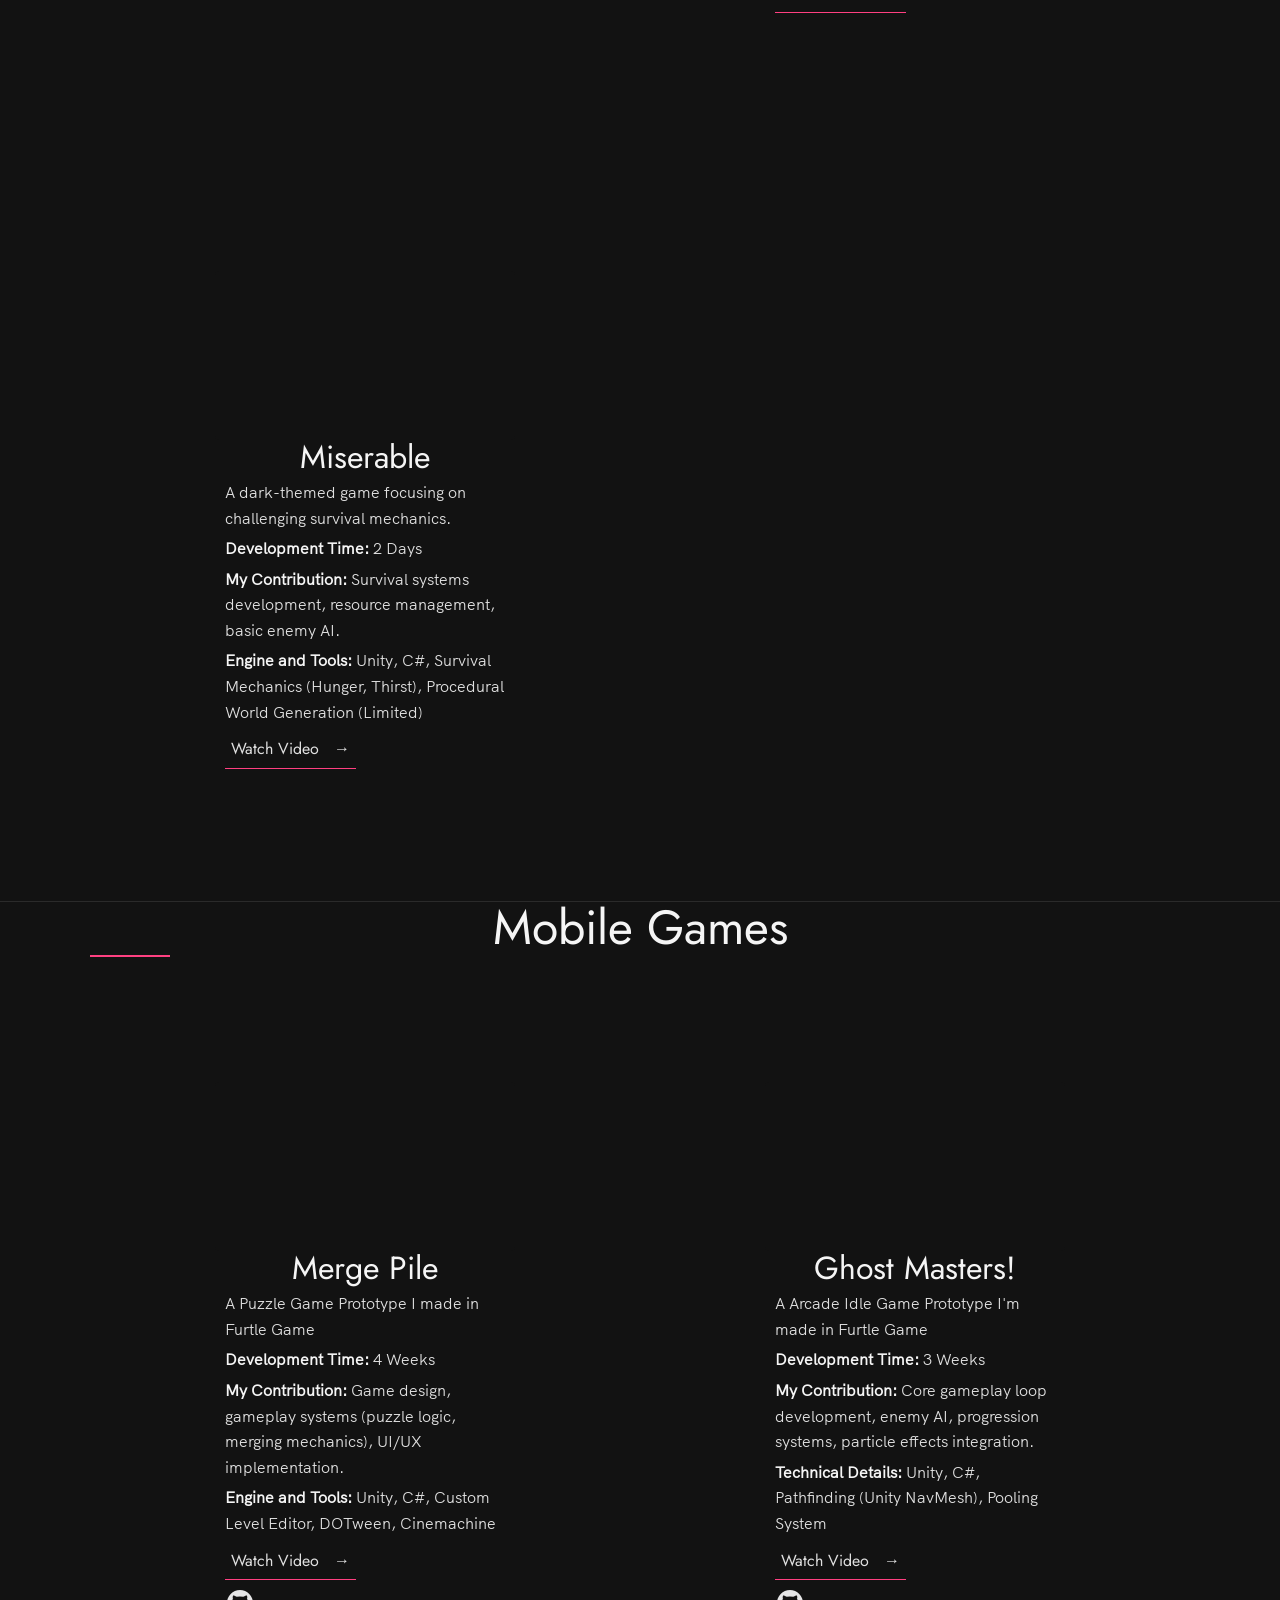
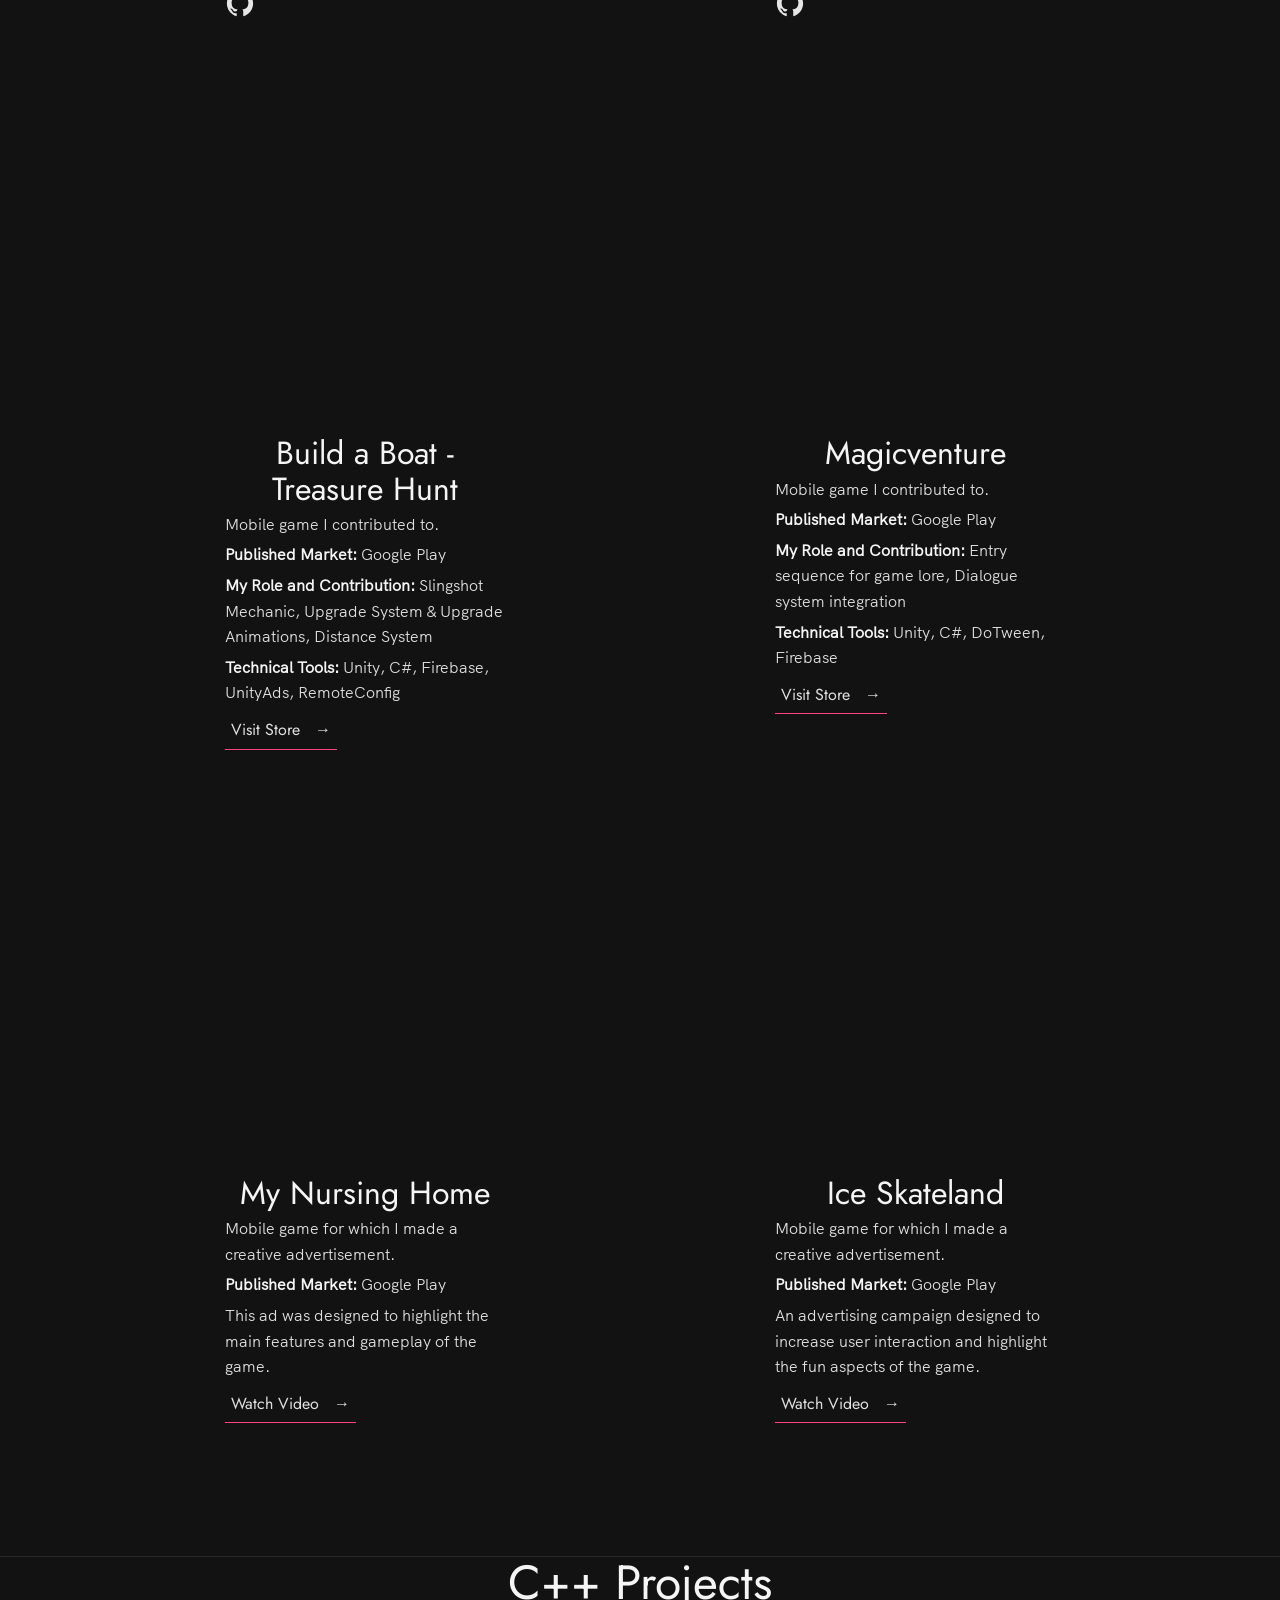
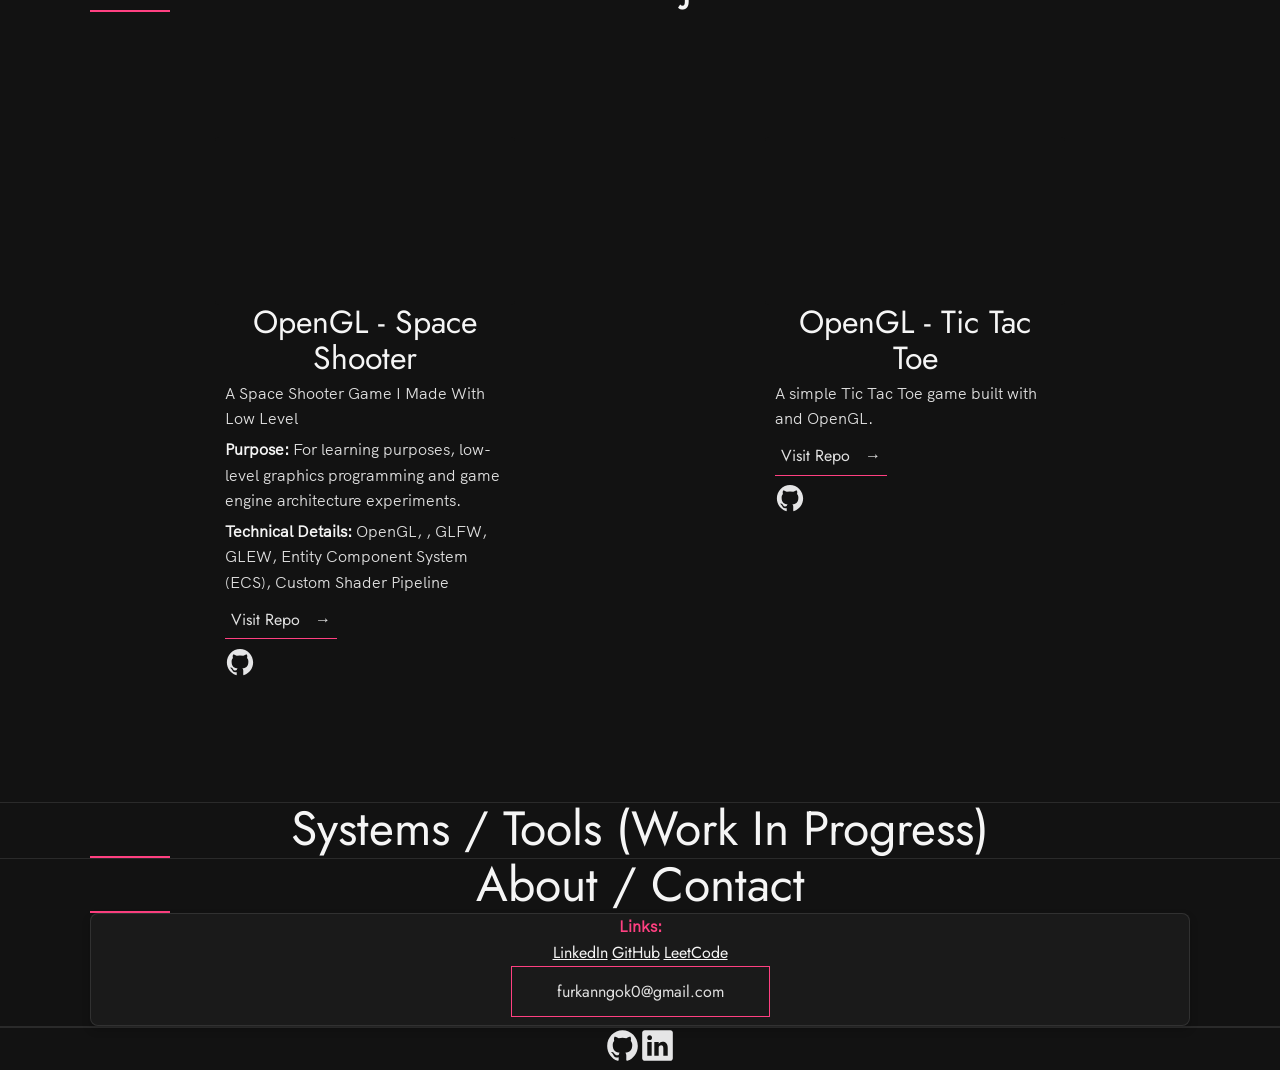
==== commit 700f0a42: "ref: work showcase layout and content" ====
--- a/index.html
+++ b/index.html
@@ -51,6 +51,58 @@
 
                     <div class="work__box">
                         <div class="work__image-box video-container">
+                            <iframe width="560" height="315" src="https://www.youtube.com/embed/XzapZG9yzKo?si=b9tMLevLgzoZvf8c&start=1" title="YouTube video player" frameborder="0" allow="accelerometer; autoplay; clipboard-write; encrypted-media; gyroscope; picture-in-picture; web-share" referrerpolicy="strict-origin-when-cross-origin" allowfullscreen></iframe>
+                        </div>
+                        <div class="work__text">
+                            <h3>REspawn</h3>
+                            <p>An innovative game exploring respawn mechanics and level progression.</p>
+                            <p><strong>Development Time:</strong> 2 Days</p>
+                            <p><strong>My Contribution:</strong> Core game loop design, respawn logic development, game state management.</p>
+                            <p><strong>Engine and Tools:</strong> Unity, C#, Custom Respawn System, Dynamic Environment Interaction</p>
+                            <div class="work__links">
+                                <a href="https://www.youtube.com/embed/XzapZG9yzKo?si=b9tMLevLgzoZvf8c&start=1" target="_blank" class="link__text">
+                                    Watch Video <span>→</span>
+                                </a>
+                            </div>
+                        </div>
+                    </div>
+                    
+                                        <div class="work__box">
+                                            <div class="work__image-box video-container">
+                                                <iframe width="560" height="315" src="https://www.youtube.com/embed/KnF0yyJ-IzM?si=kGT-flKXKnUp8Cqu&start=1" title="YouTube video player" frameborder="0" allow="accelerometer; autoplay; clipboard-write; encrypted-media; gyroscope; picture-in-picture; web-share" referrerpolicy="strict-origin-when-cross-origin" allowfullscreen></iframe>
+                                            </div>
+                                            <div class="work__text">
+                                                <h3>Egg or Jam</h3>
+                                                <p>A fun, whimsical game with unique art style and gameplay.</p>
+                                                <p><strong>Development Time:</strong> 2 Days</p>
+                                                <p><strong>My Contribution:</strong> Art integration, core gameplay loop, basic animation systems.</p>
+                                                <p><strong>Engine and Tools:</strong> Unity, C#, Cartoon Shader (Basic), Simple UI Animations</p>
+                                                <div class="work__links">
+                                                    <a href="https://www.youtube.com/embed/KnF0yyJ-IzM?si=kGT-flKXKnUp8Cqu&start=1" target="_blank" class="link__text">
+                                                        Watch Video <span>→</span>
+                                                    </a>
+                                                </div>
+                                            </div>
+                                        </div>
+                                        <div class="work__box">
+                                            <div class="work__image-box video-container">
+                                                <iframe width="560" height="315" src="https://www.youtube.com/embed/DG5DNbVfJjw?si=A6hbgYW3vlIyhQn_&start=1" title="YouTube video player" frameborder="0" allow="accelerometer; autoplay; clipboard-write; encrypted-media; gyroscope; picture-in-picture; web-share" referrerpolicy="strict-origin-when-cross-origin" allowfullscreen></iframe>
+                                            </div>
+                                            <div class="work__text">
+                                                <h3>Illegalaxoltl</h3>
+                                                <p>A unique platformer game with challenging puzzles.</p>
+                                                <p><strong>Development Time:</strong> 2 Days</p>
+                                                <p><strong>My Contribution:</strong> Level design, character controller development, puzzle mechanics implementation.</p>
+                                                <p><strong>Engine and Tools:</strong> Unity, C#, Advanced Physics Interactions, Procedural Level Generation (Minor)</p>
+                                                <div class="work__links">
+                                                    <a href="https://www.youtube.com/embed/DG5DNbVfJjw?si=A6hbgYW3vlIyhQn_&start=1" target="_blank" class="link__text">
+                                                        Watch Video <span>→</span>
+                                                    </a>
+                                                </div>
+                                            </div>
+                                        </div>
+                    <div class="work__box">
+                        <div class="work__image-box video-container">
                             <iframe width="560" height="315" src="https://www.youtube.com/embed/ONyRNSSHD-g?si=R7RUpYGPUEE3frFn&start=1" title="YouTube video player" frameborder="0" allow="accelerometer; autoplay; clipboard-write; encrypted-media; gyroscope; picture-in-picture; web-share" referrerpolicy="strict-origin-when-cross-origin" allowfullscreen></iframe>
                         </div>
                         <div class="work__text">
@@ -67,41 +119,7 @@
                         </div>
                     </div>
 
-                    <div class="work__box">
-                        <div class="work__image-box video-container">
-                            <iframe width="560" height="315" src="https://www.youtube.com/embed/DG5DNbVfJjw?si=A6hbgYW3vlIyhQn_&start=1" title="YouTube video player" frameborder="0" allow="accelerometer; autoplay; clipboard-write; encrypted-media; gyroscope; picture-in-picture; web-share" referrerpolicy="strict-origin-when-cross-origin" allowfullscreen></iframe>
-                        </div>
-                        <div class="work__text">
-                            <h3>Illegalaxoltl</h3>
-                            <p>A unique platformer game with challenging puzzles.</p>
-                            <p><strong>Development Time:</strong> 2 Days</p>
-                            <p><strong>My Contribution:</strong> Level design, character controller development, puzzle mechanics implementation.</p>
-                            <p><strong>Engine and Tools:</strong> Unity, C#, Advanced Physics Interactions, Procedural Level Generation (Minor)</p>
-                            <div class="work__links">
-                                <a href="https://www.youtube.com/embed/DG5DNbVfJjw?si=A6hbgYW3vlIyhQn_&start=1" target="_blank" class="link__text">
-                                    Watch Video <span>→</span>
-                                </a>
-                            </div>
-                        </div>
-                    </div>
-
-                    <div class="work__box">
-                        <div class="work__image-box video-container">
-                            <iframe width="560" height="315" src="https://www.youtube.com/embed/XzapZG9yzKo?si=b9tMLevLgzoZvf8c&start=1" title="YouTube video player" frameborder="0" allow="accelerometer; autoplay; clipboard-write; encrypted-media; gyroscope; picture-in-picture; web-share" referrerpolicy="strict-origin-when-cross-origin" allowfullscreen></iframe>
-                        </div>
-                        <div class="work__text">
-                            <h3>REspawn</h3>
-                            <p>An innovative game exploring respawn mechanics and level progression.</p>
-                            <p><strong>Development Time:</strong> 2 Days</p>
-                            <p><strong>My Contribution:</strong> Core game loop design, respawn logic development, game state management.</p>
-                            <p><strong>Engine and Tools:</strong> Unity, C#, Custom Respawn System, Dynamic Environment Interaction</p>
-                            <div class="work__links">
-                                <a href="https://www.youtube.com/embed/XzapZG9yzKo?si=b9tMLevLgzoZvf8c&start=1" target="_blank" class="link__text">
-                                    Watch Video <span>→</span>
-                                </a>
-                            </div>
-                        </div>
-                    </div>
+
 
                     <div class="work__box">
                         <div class="work__image-box video-container">
@@ -123,24 +141,6 @@
 
                     <div class="work__box">
                         <div class="work__image-box video-container">
-                            <iframe width="560" height="315" src="https://www.youtube.com/embed/KnF0yyJ-IzM?si=kGT-flKXKnUp8Cqu&start=1" title="YouTube video player" frameborder="0" allow="accelerometer; autoplay; clipboard-write; encrypted-media; gyroscope; picture-in-picture; web-share" referrerpolicy="strict-origin-when-cross-origin" allowfullscreen></iframe>
-                        </div>
-                        <div class="work__text">
-                            <h3>Egg or Jam</h3>
-                            <p>A fun, whimsical game with unique art style and gameplay.</p>
-                            <p><strong>Development Time:</strong> 2 Days</p>
-                            <p><strong>My Contribution:</strong> Art integration, core gameplay loop, basic animation systems.</p>
-                            <p><strong>Engine and Tools:</strong> Unity, C#, Cartoon Shader (Basic), Simple UI Animations</p>
-                            <div class="work__links">
-                                <a href="https://www.youtube.com/embed/KnF0yyJ-IzM?si=kGT-flKXKnUp8Cqu&start=1" target="_blank" class="link__text">
-                                    Watch Video <span>→</span>
-                                </a>
-                            </div>
-                        </div>
-                    </div>
-
-                    <div class="work__box">
-                        <div class="work__image-box video-container">
                             <iframe width="560" height="315" src="https://www.youtube.com/embed/iU6UFqebJUA?si=ZgYQK7tX_ADVNn55&start=1" title="YouTube video player" frameborder="0" allow="accelerometer; autoplay; clipboard-write; encrypted-media; gyroscope; picture-in-picture; web-share" referrerpolicy="strict-origin-when-cross-origin" allowfullscreen></iframe>
                         </div>
                         <div class="work__text">
@@ -231,23 +231,6 @@
                         </div>
                     </div>
 
-                    <div class="work__box">
-                        <div class="work__image-box video-container">
-                            <iframe width="560" height="315" src="https://www.youtube.com/embed/-djDa-MWHM8?si=dKThlsncJMTVjU1t&start=1" title="YouTube video player" frameborder="0" allow="accelerometer; autoplay; clipboard-write; encrypted-media; gyroscope; picture-in-picture; web-share" referrerpolicy="strict-origin-when-cross-origin" allowfullscreen></iframe>
-                        </div>
-                        <div class="work__text">
-                            <h3>Atm Rush</h3>
-                            <p>A hyper-casual mobile game focused on quick reflexes and progression.</p>
-                            <p><strong>Published Market:</strong> Google Play</p>
-                            <p><strong>My Role and Contribution:</strong> Core gameplay loop, Monetization (Ads, IAP), Level Balancing</p>
-                            <p><strong>Technical Tools:</strong> Unity, C#, Firebase, UnityAds, RemoteConfig</p>
-                            <div class="work__links">
-                                <a href="https://www.youtube.com/embed/-djDa-MWHM8?si=dKThlsncJMTVjU1t&start=1" title="Watch Video" target="_blank" class="link__text">
-                                    Watch Video <span>→</span>
-                                </a>
-                            </div>
-                        </div>
-                    </div>
 
                     <div class="work__box">
                         <div class="work__image-box video-container">
--- a/index.css
+++ b/index.css
@@ -562,7 +562,7 @@
     flex-direction: column;
     align-items: center;
     /* Removed border, border-radius, background-color, box-shadow */
-    padding: 4rem; /* Increased padding to make the entire box larger */
+    padding: 12.5rem; /* Increased padding to make the entire box larger */
     transition: transform 0.2s ease-in-out; /* Removed box-shadow transition */
 }
 
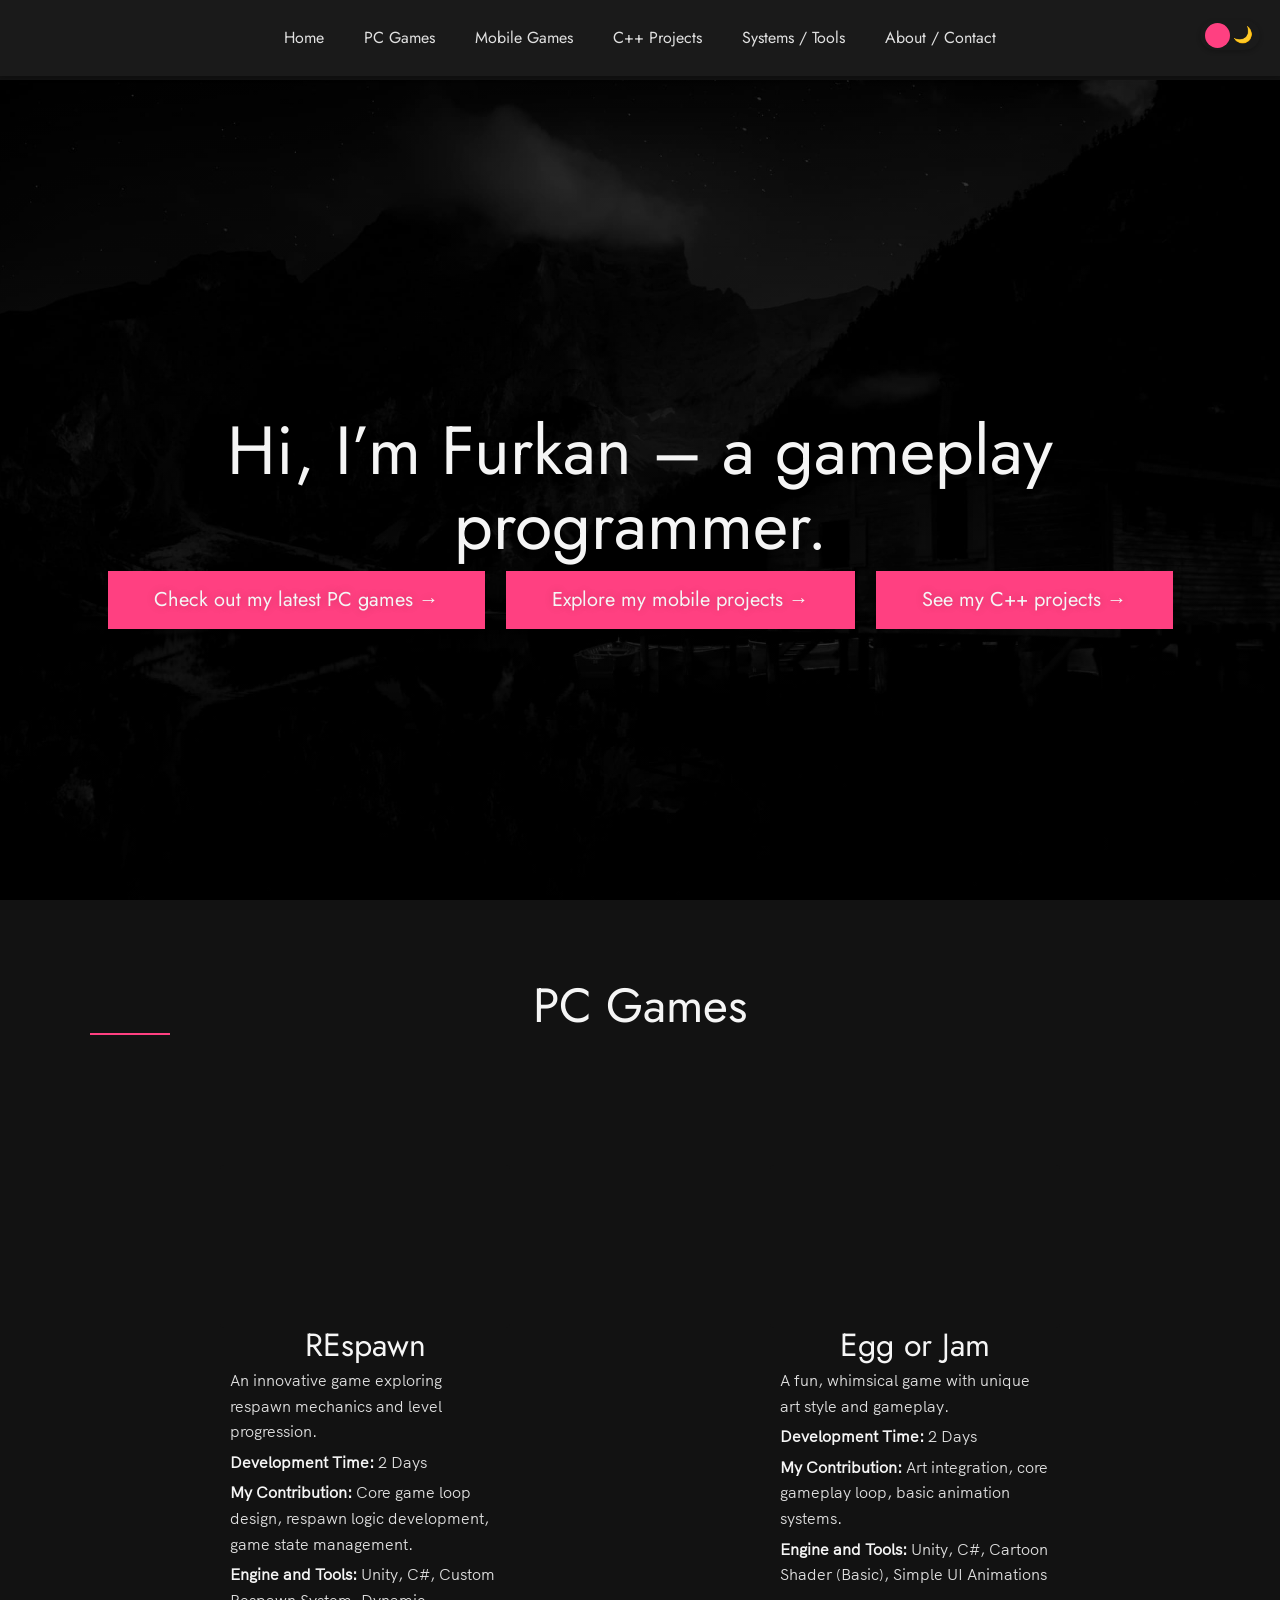
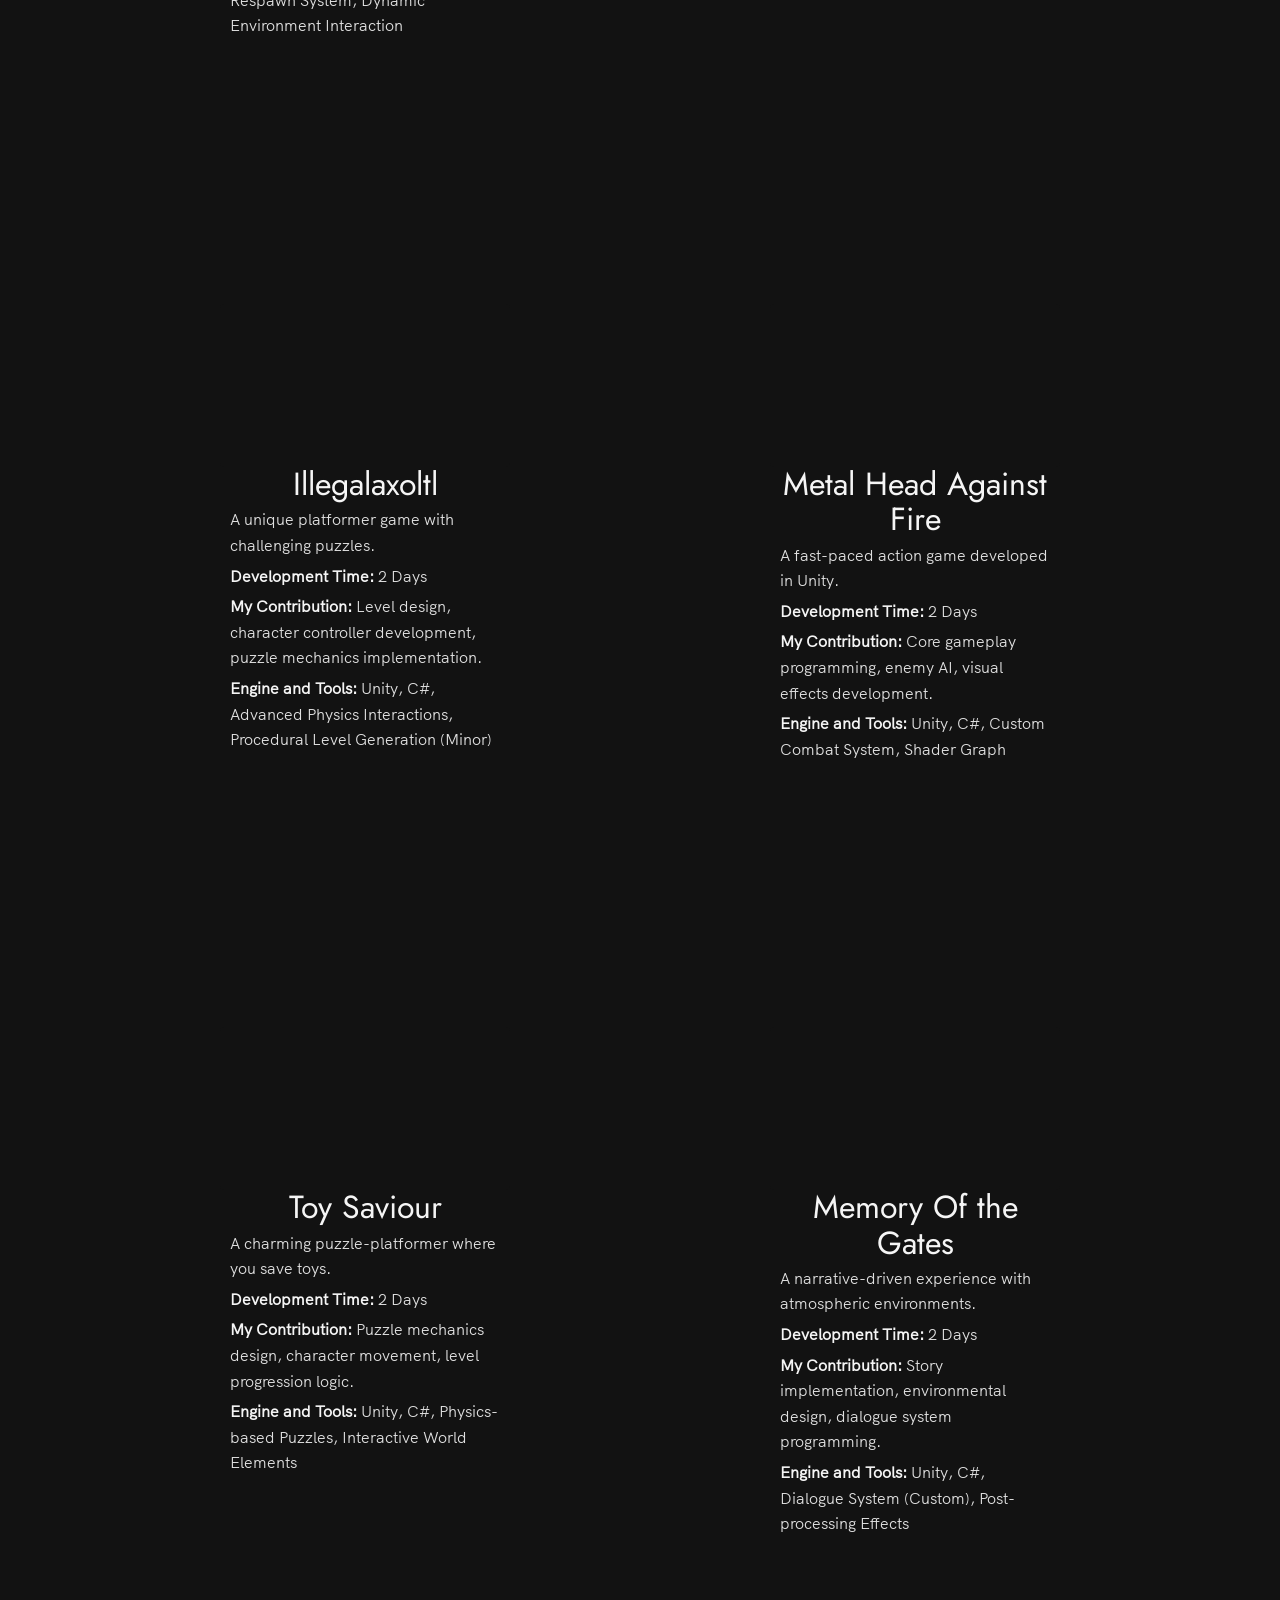
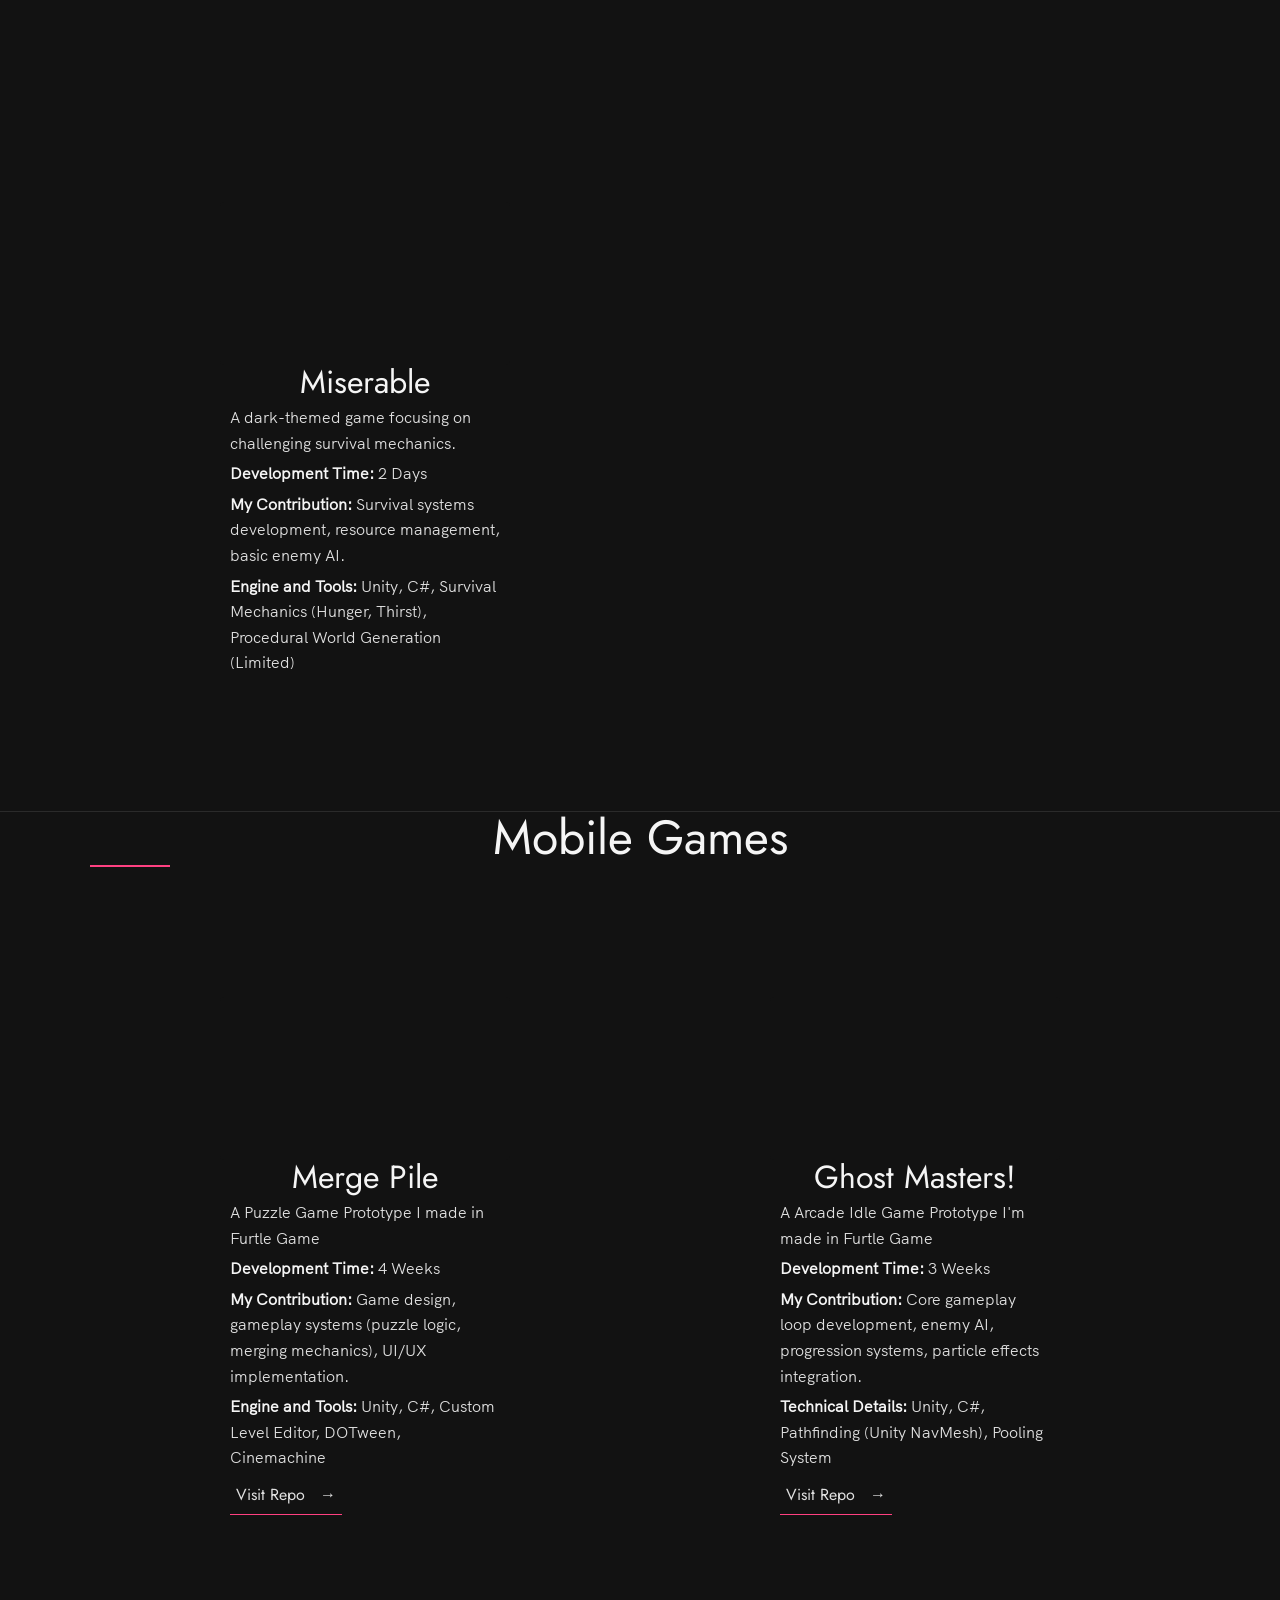
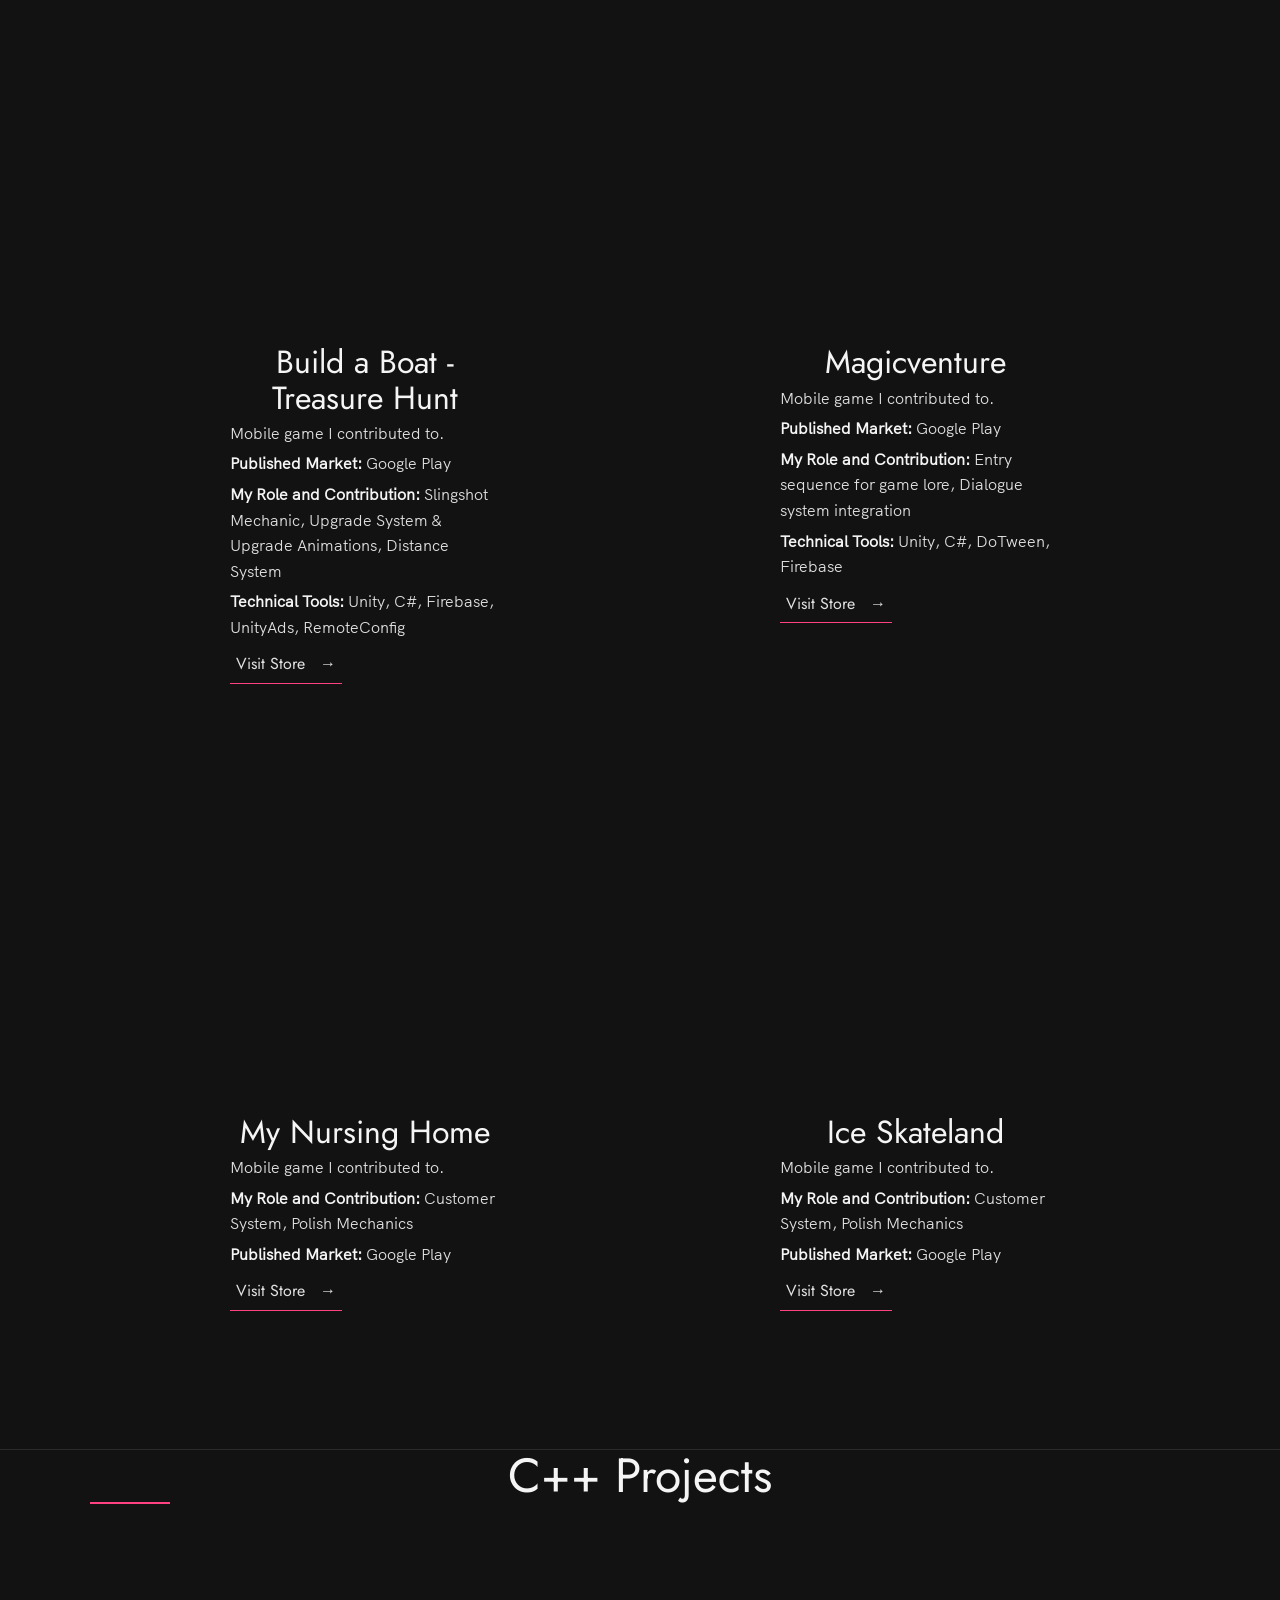
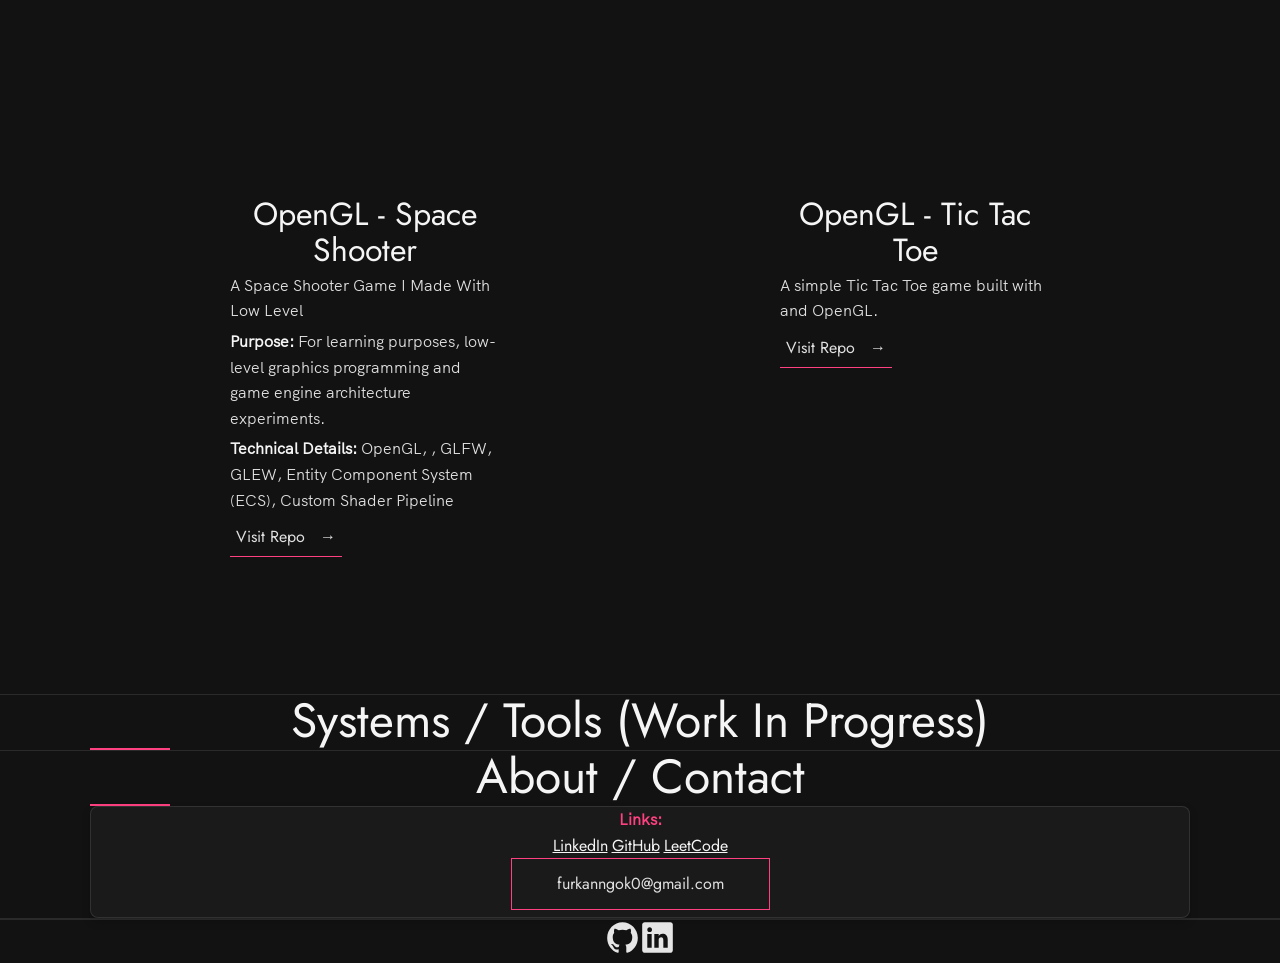
==== commit c9c5eedc: "ref: project links and improve work descriptions" ====
--- a/index.html
+++ b/index.html
@@ -59,11 +59,6 @@
                             <p><strong>Development Time:</strong> 2 Days</p>
                             <p><strong>My Contribution:</strong> Core game loop design, respawn logic development, game state management.</p>
                             <p><strong>Engine and Tools:</strong> Unity, C#, Custom Respawn System, Dynamic Environment Interaction</p>
-                            <div class="work__links">
-                                <a href="https://www.youtube.com/embed/XzapZG9yzKo?si=b9tMLevLgzoZvf8c&start=1" target="_blank" class="link__text">
-                                    Watch Video <span>→</span>
-                                </a>
-                            </div>
                         </div>
                     </div>
                     
@@ -77,11 +72,6 @@
                                                 <p><strong>Development Time:</strong> 2 Days</p>
                                                 <p><strong>My Contribution:</strong> Art integration, core gameplay loop, basic animation systems.</p>
                                                 <p><strong>Engine and Tools:</strong> Unity, C#, Cartoon Shader (Basic), Simple UI Animations</p>
-                                                <div class="work__links">
-                                                    <a href="https://www.youtube.com/embed/KnF0yyJ-IzM?si=kGT-flKXKnUp8Cqu&start=1" target="_blank" class="link__text">
-                                                        Watch Video <span>→</span>
-                                                    </a>
-                                                </div>
                                             </div>
                                         </div>
                                         <div class="work__box">
@@ -94,11 +84,6 @@
                                                 <p><strong>Development Time:</strong> 2 Days</p>
                                                 <p><strong>My Contribution:</strong> Level design, character controller development, puzzle mechanics implementation.</p>
                                                 <p><strong>Engine and Tools:</strong> Unity, C#, Advanced Physics Interactions, Procedural Level Generation (Minor)</p>
-                                                <div class="work__links">
-                                                    <a href="https://www.youtube.com/embed/DG5DNbVfJjw?si=A6hbgYW3vlIyhQn_&start=1" target="_blank" class="link__text">
-                                                        Watch Video <span>→</span>
-                                                    </a>
-                                                </div>
                                             </div>
                                         </div>
                     <div class="work__box">
@@ -111,11 +96,6 @@
                             <p><strong>Development Time:</strong> 2 Days</p>
                             <p><strong>My Contribution:</strong> Core gameplay programming, enemy AI, visual effects development.</p>
                             <p><strong>Engine and Tools:</strong> Unity, C#, Custom Combat System, Shader Graph</p>
-                            <div class="work__links">
-                                <a href="https://www.youtube.com/embed/ONyRNSSHD-g?si=R7RUpYGPUEE3frFn&start=1" target="_blank" class="link__text">
-                                    Watch Video <span>→</span>
-                                </a>
-                            </div>
                         </div>
                     </div>
 
@@ -131,11 +111,6 @@
                             <p><strong>Development Time:</strong> 2 Days</p>
                             <p><strong>My Contribution:</strong> Puzzle mechanics design, character movement, level progression logic.</p>
                             <p><strong>Engine and Tools:</strong> Unity, C#, Physics-based Puzzles, Interactive World Elements</p>
-                            <div class="work__links">
-                                <a href="https://www.youtube.com/embed/W_U2lF2NNnQ?si=flOfzoczrizRSGTz&start=1" target="_blank" class="link__text">
-                                    Watch Video <span>→</span>
-                                </a>
-                            </div>
                         </div>
                     </div>
 
@@ -149,11 +124,6 @@
                             <p><strong>Development Time:</strong> 2 Days</p>
                             <p><strong>My Contribution:</strong> Story implementation, environmental design, dialogue system programming.</p>
                             <p><strong>Engine and Tools:</strong> Unity, C#, Dialogue System (Custom), Post-processing Effects</p>
-                            <div class="work__links">
-                                <a href="https://www.youtube.com/embed/iU6UFqebJUA?si=ZgYQK7tX_ADVNn55&start=1" target="_blank" class="link__text">
-                                    Watch Video <span>→</span>
-                                </a>
-                            </div>
                         </div>
                     </div>
 
@@ -167,11 +137,6 @@
                             <p><strong>Development Time:</strong> 2 Days</p>
                             <p><strong>My Contribution:</strong> Survival systems development, resource management, basic enemy AI.</p>
                             <p><strong>Engine and Tools:</strong> Unity, C#, Survival Mechanics (Hunger, Thirst), Procedural World Generation (Limited)</p>
-                            <div class="work__links">
-                                <a href="https://www.youtube.com/embed/fEeKAGoQuBo?si=JWs19fC84Ag2kHYL&start=1" target="_blank" class="link__text">
-                                    Watch Video <span>→</span>
-                                </a>
-                            </div>
                         </div>
                     </div>
 
@@ -199,12 +164,10 @@
                             <p><strong>My Contribution:</strong> Game design, gameplay systems (puzzle logic, merging mechanics), UI/UX implementation.</p>
                             <p><strong>Engine and Tools:</strong> Unity, C#, Custom Level Editor, DOTween, Cinemachine</p>
                             <div class="work__links">
-                                <a href="https://www.youtube.com/embed/PJdW8u4PfMo?si=LYfhMEOOOPKmOvvd&start=1" target="_blank" class="link__text">
-                                    Watch Video <span>→</span>
-                                </a>
-                                <a href="https://github.com/muhammedfurkangok/Merge-Pile/tree/main" title="View Source Code" target="_blank">
-                                    <img src="./images/github.svg " class="work__code" alt="GitHub">
-                                </a>
+                                <a href="https://github.com/muhammedfurkangok/Merge-Pile" target="_blank" class="link__text">
+                                    Visit Repo <span>→</span>
+                                </a>
+                                
                             </div>
                         </div>
                     </div>
@@ -221,12 +184,10 @@
                             <p><strong>My Contribution:</strong> Core gameplay loop development, enemy AI, progression systems, particle effects integration.</p>
                             <p><strong>Technical Details:</strong> Unity, C#, Pathfinding (Unity NavMesh), Pooling System</p>
                             <div class="work__links">
-                                <a href="https://www.youtube.com/embed/NmtCS4lX2JE?si=D4J5_OSQe4PV-t8o&start=1" target="_blank" class="link__text">
-                                    Watch Video <span>→</span>
-                                </a>
-                                <a href="https://github.com/muhammedfurkangok/Ghost-Masters-Showcase" target="_blank">
-                                    <img src="./images/github.svg" class="work__code" title="View Source Code" alt="GitHub">
-                                </a>
+                                <a href="https://github.com/muhammedfurkangok/Ghost-Masters-Showcase" target="_blank" class="link__text">
+                                     Visit Repo <span>→</span>
+                                </a>
+                                
                             </div>
                         </div>
                     </div>
@@ -274,12 +235,12 @@
                         </div>
                         <div class="work__text">
                             <h3>My Nursing Home</h3>
-                            <p>Mobile game for which I made a creative advertisement.</p>
+                            <p>Mobile game I contributed to.</p>
+                            <p><strong>My Role and Contribution:</strong> Customer System, Polish Mechanics</p>
                             <p><strong>Published Market:</strong> Google Play</p>
-                            <p>This ad was designed to highlight the main features and gameplay of the game.</p>
-                            <div class="work__links">
-                                <a href="https://www.youtube.com/embed/p9XU89v5BdI?si=skI6gjcIEpnL57ol&start=1" title="Watch Video" target="_blank" class="link__text">
-                                    Watch Video <span>→</span>
+                            <div class="work__links">
+                                <a href="https://play.google.com/store/apps/details?id=com.FurtleGame.MyNursingHome&hl=tr" title="Visit Store" target="_blank" class="link__text">
+                                    Visit Store <span>→</span>
                                 </a>
                             </div>
                         </div>
@@ -291,12 +252,12 @@
                         </div>
                         <div class="work__text">
                             <h3>Ice Skateland</h3>
-                            <p>Mobile game for which I made a creative advertisement.</p>
+                            <p>Mobile game I contributed to.</p>
+                            <p><strong>My Role and Contribution:</strong> Customer System, Polish Mechanics</p>
                             <p><strong>Published Market:</strong> Google Play</p>
-                            <p>An advertising campaign designed to increase user interaction and highlight the fun aspects of the game.</p>
-                            <div class="work__links">
-                                <a href="https://www.youtube.com/embed/LSMhP5Chvvk?si=mumjorCQ2LOY51N0&start=1" title="Watch Video" target="_blank" class="link__text">
-                                    Watch Video <span>→</span>
+                            <div class="work__links">
+                                <a href="https://play.google.com/store/apps/details?id=com.udogames.iceskateland&hl=tr" title="Visit Store" target="_blank" class="link__text">
+                                    Visit Store <span>→</span>
                                 </a>
                             </div>
                         </div>
@@ -328,9 +289,7 @@
             <a href="https://github.com/muhammedfurkangok/OpenGl-SpaceShooter" class="link__text" target="_blank">
               Visit Repo <span>→</span>
             </a>
-            <a href="https://github.com/muhammedfurkangok/OpenGl-SpaceShooter" target="_blank">
-              <img src="./images/github.svg" class="work__code" title="View Source Code" alt="GitHub">
-            </a>
+            
           </div>
         </div>
       </div>
@@ -350,9 +309,7 @@
             <a href="https://github.com/muhammedfurkangok/OpenGL-TicTacToe" class="link__text" target="_blank">
               Visit Repo <span>→</span>
             </a>
-            <a href="https://github.com/muhammedfurkangok/OpenGL-TicTacToe" target="_blank">
-              <img src="./images/github.svg" class="work__code" title="View Source Code" alt="GitHub">
-            </a>
+            
           </div>
         </div>
       </div>
--- a/index.css
+++ b/index.css
@@ -562,7 +562,7 @@
     flex-direction: column;
     align-items: center;
     /* Removed border, border-radius, background-color, box-shadow */
-    padding: 12.5rem; /* Increased padding to make the entire box larger */
+    padding: 13rem; /* Increased padding to make the entire box larger */
     transition: transform 0.2s ease-in-out; /* Removed box-shadow transition */
 }
 
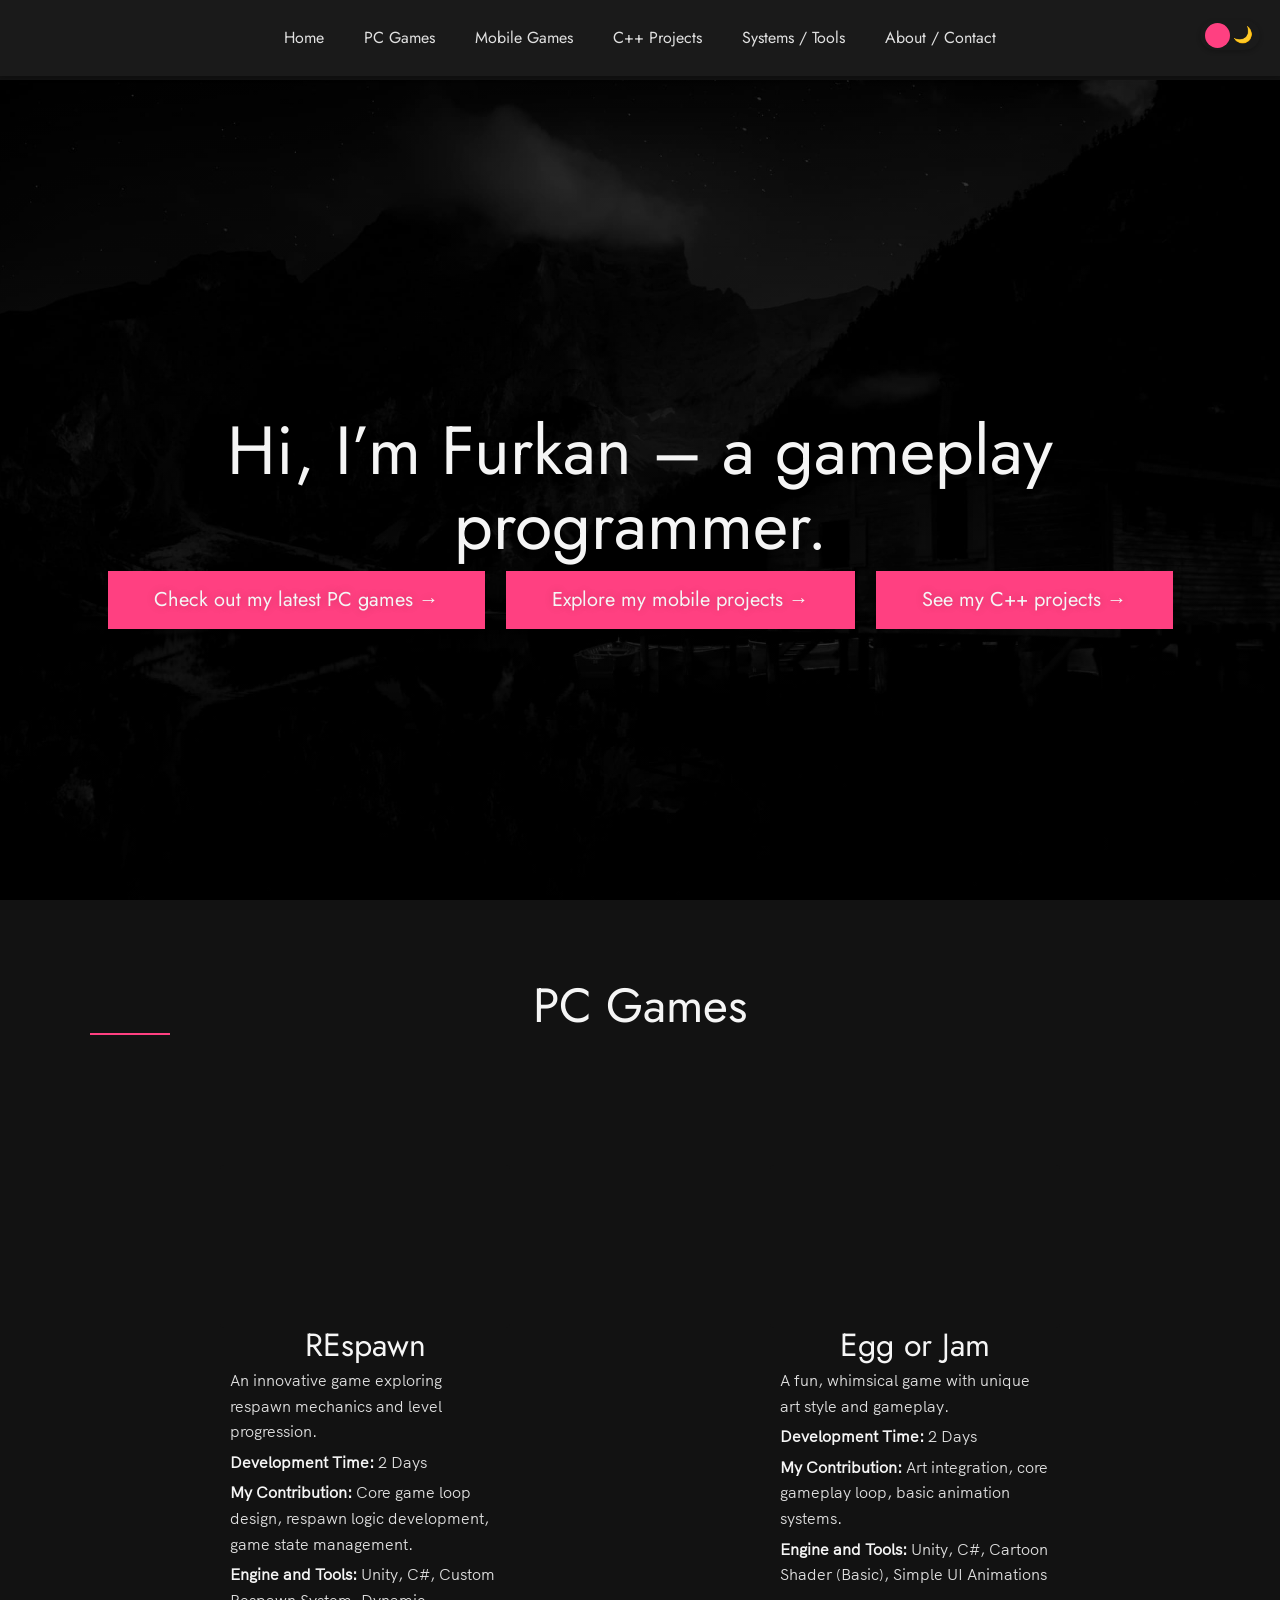
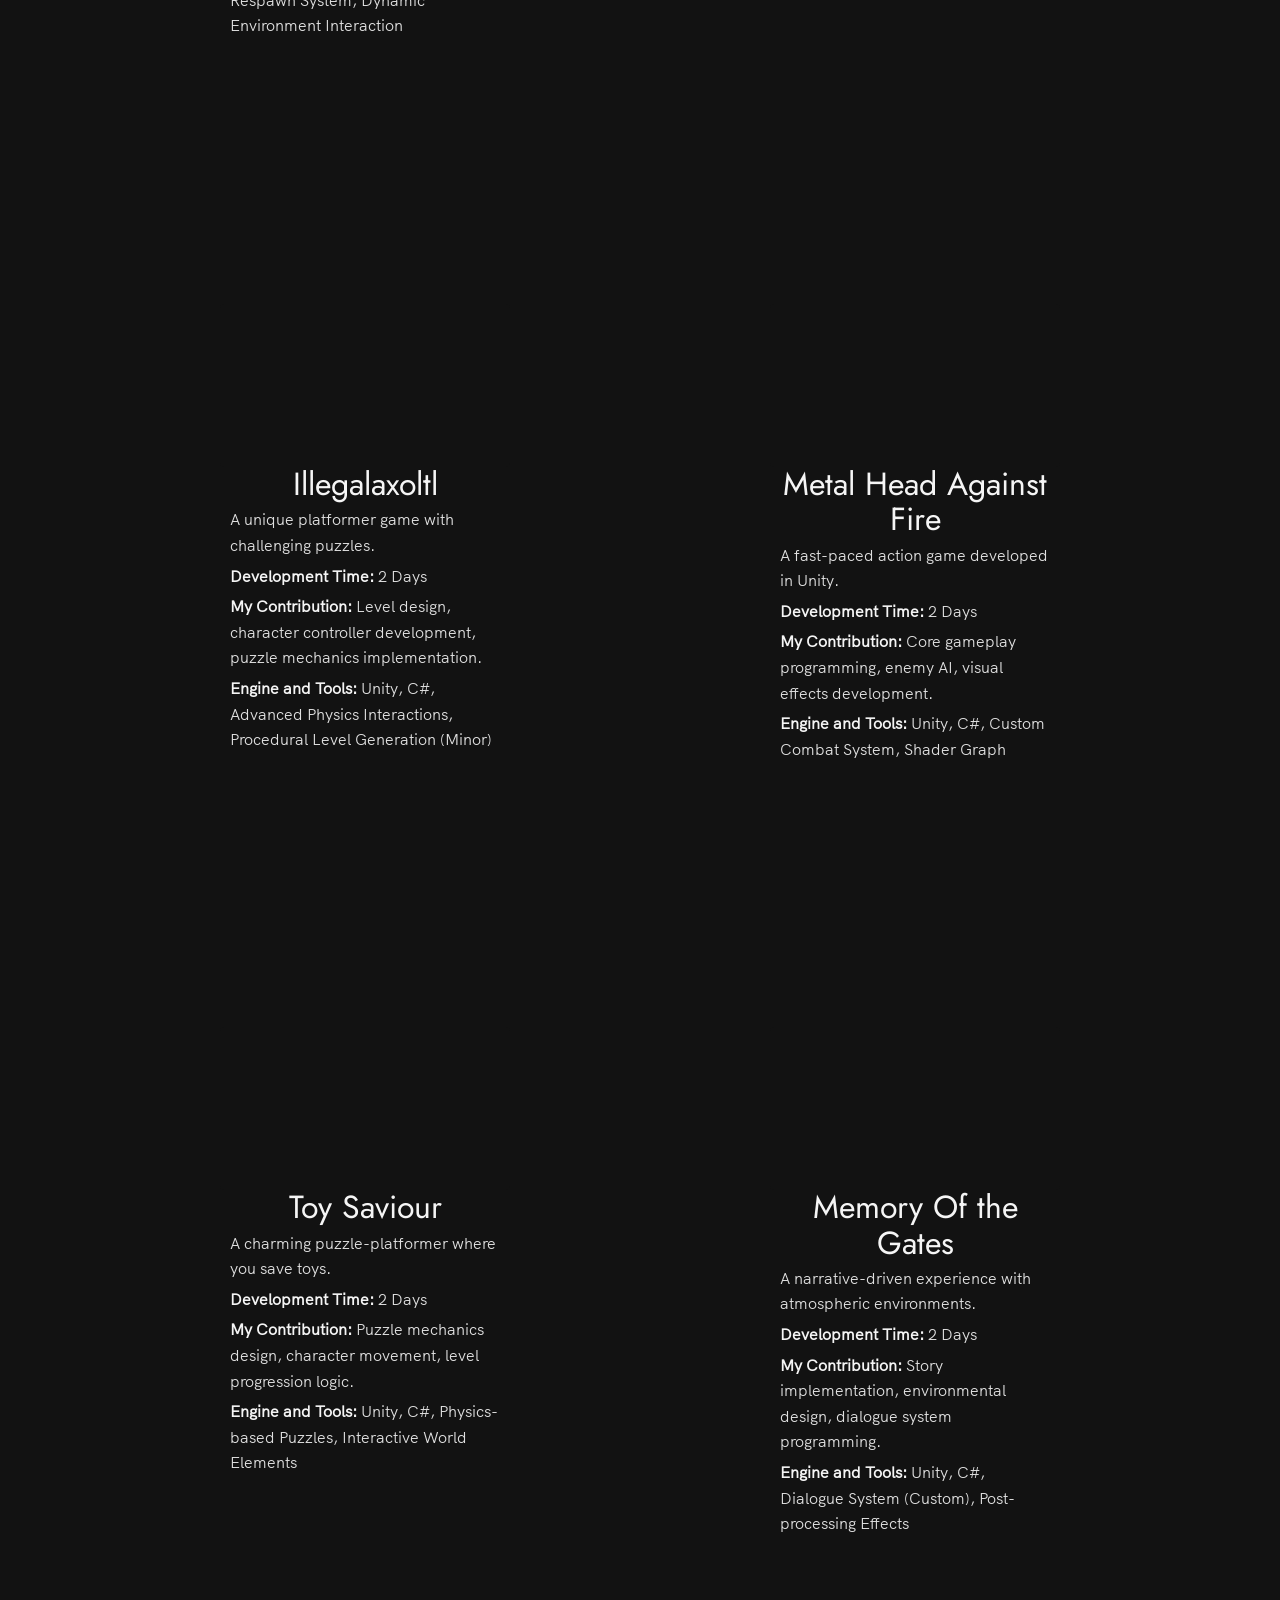
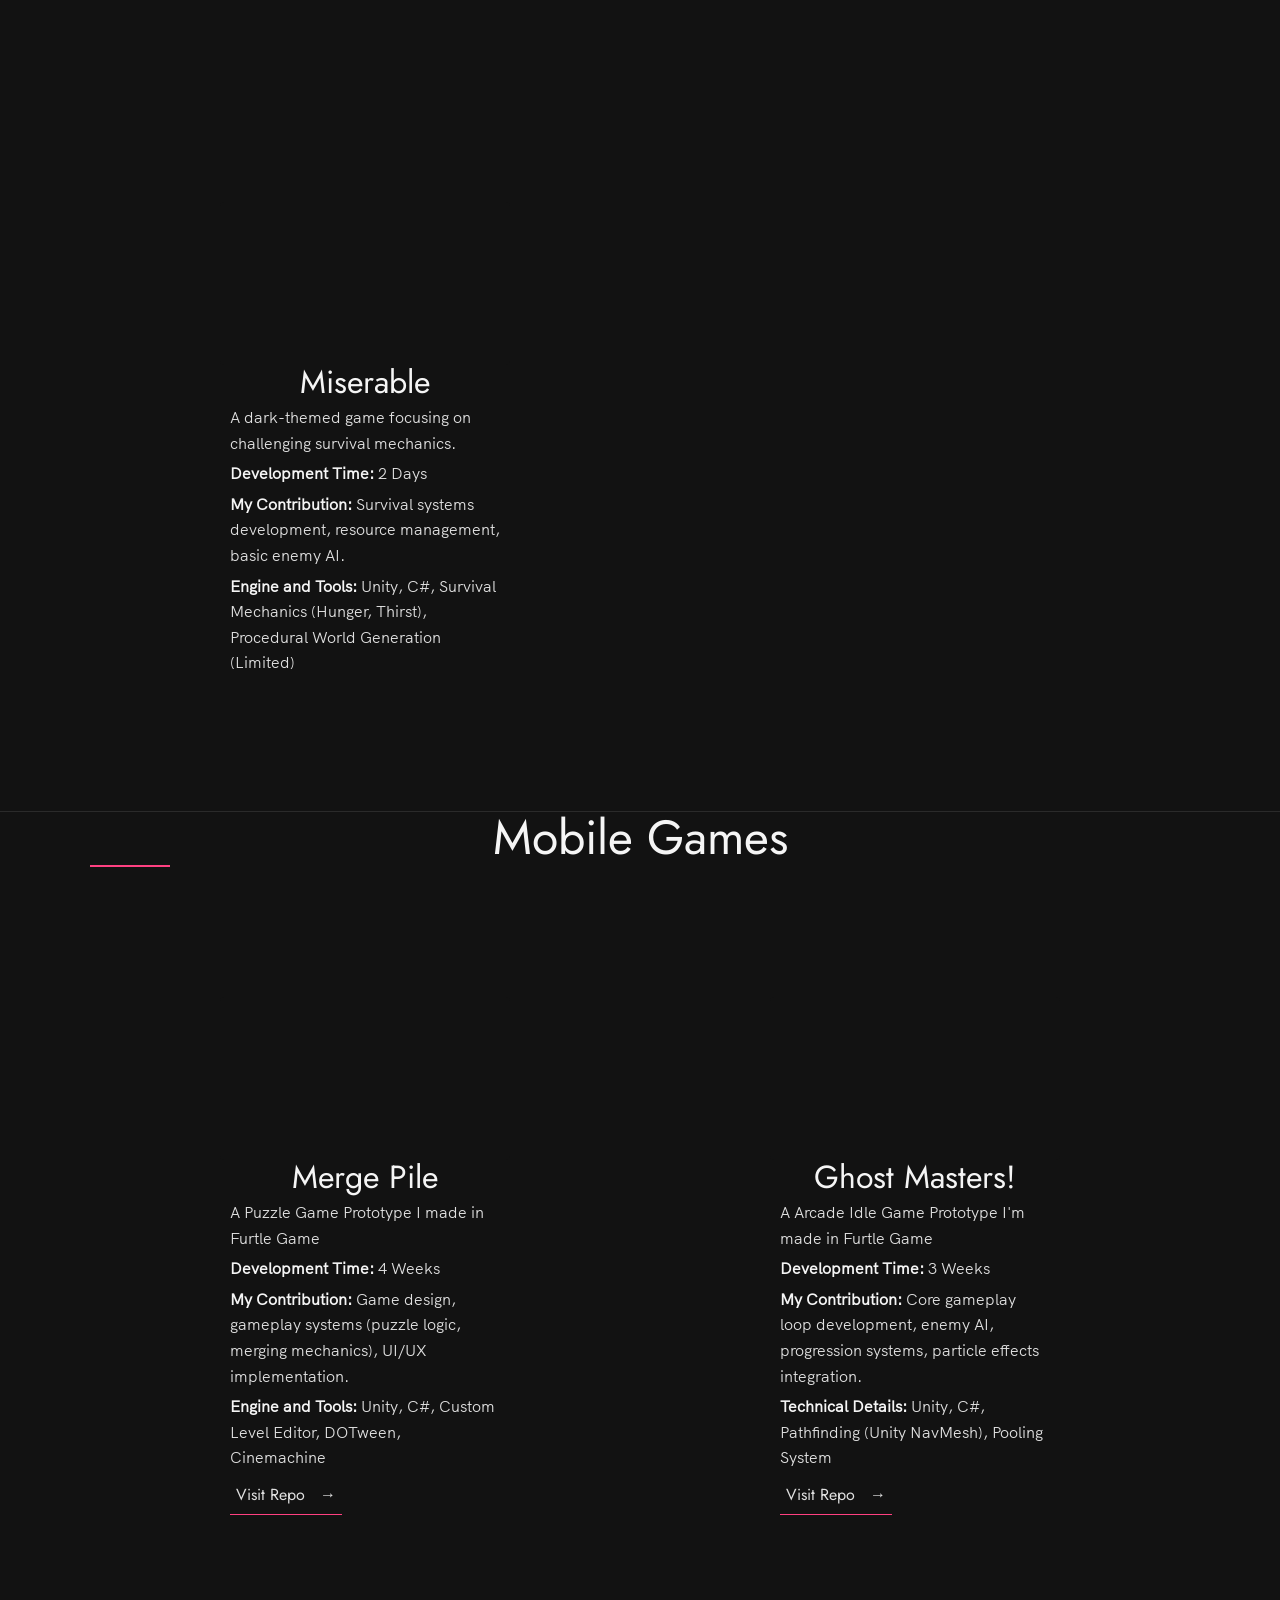
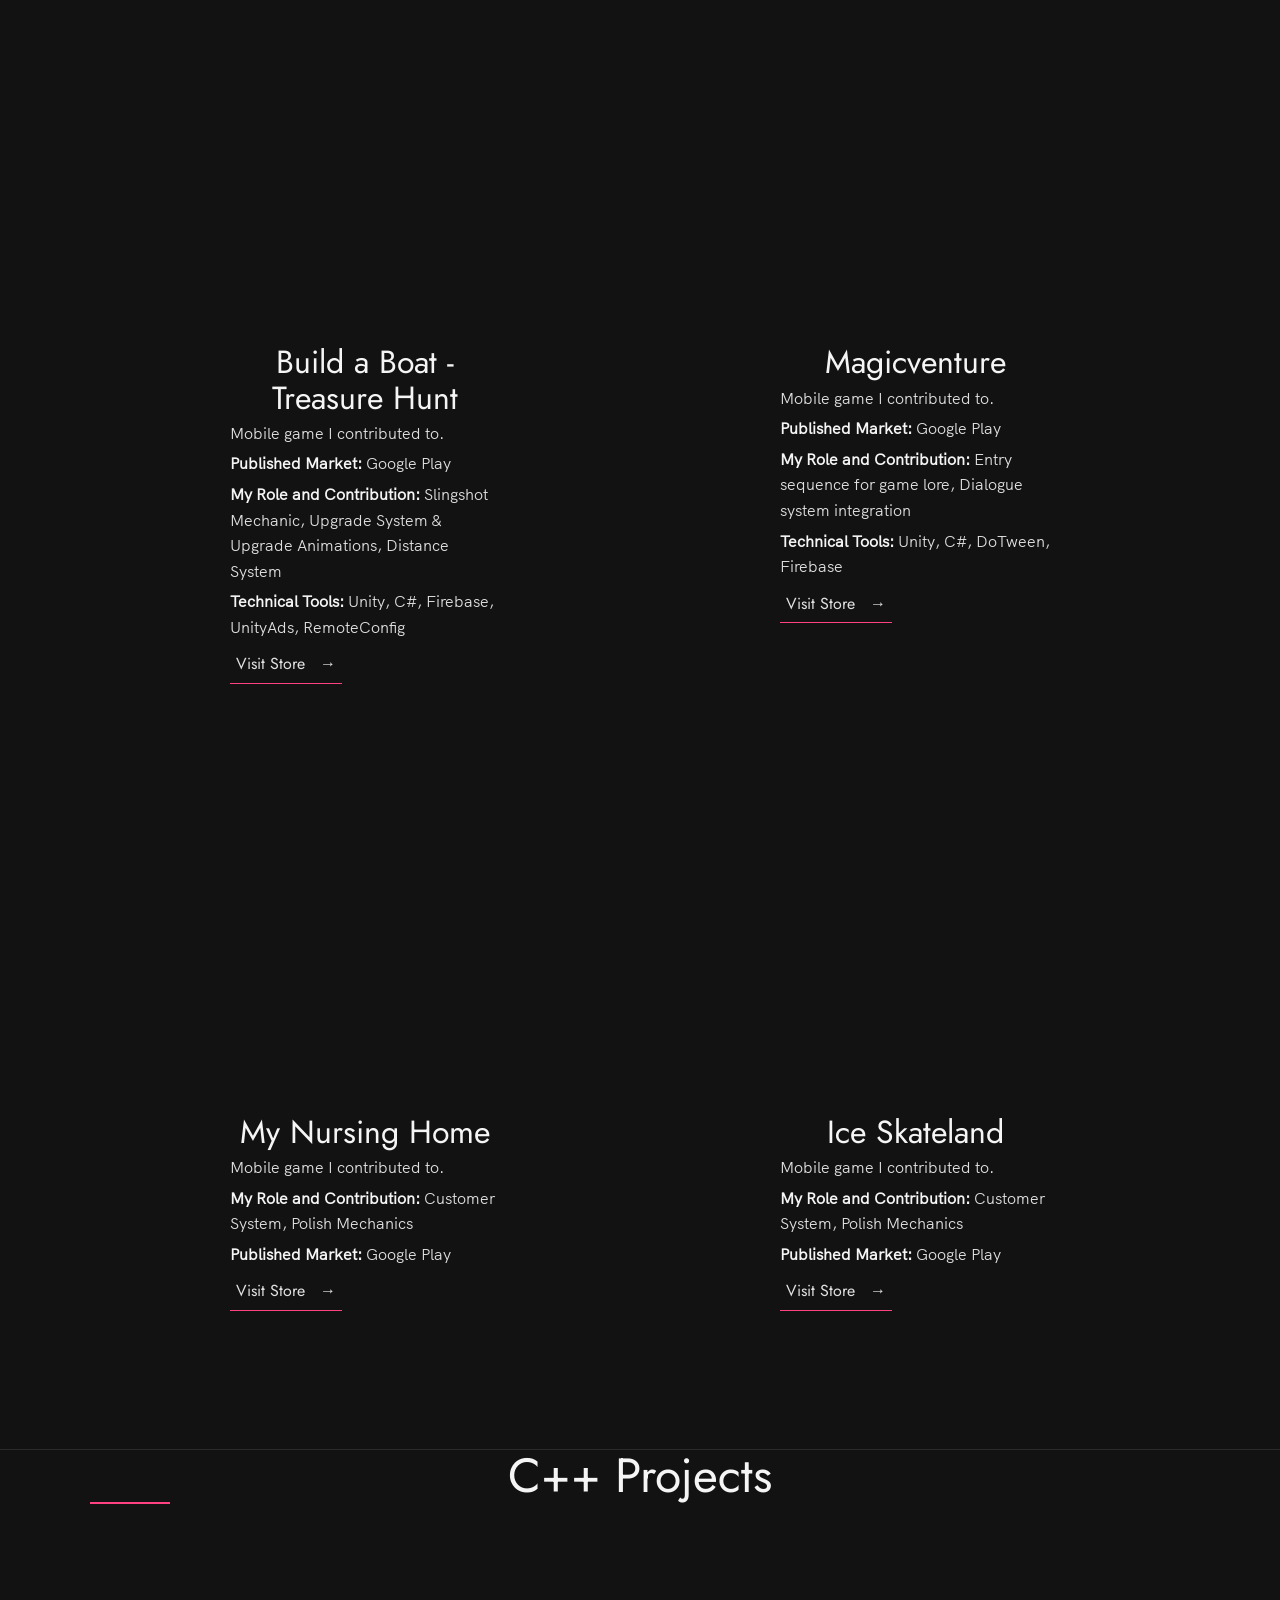
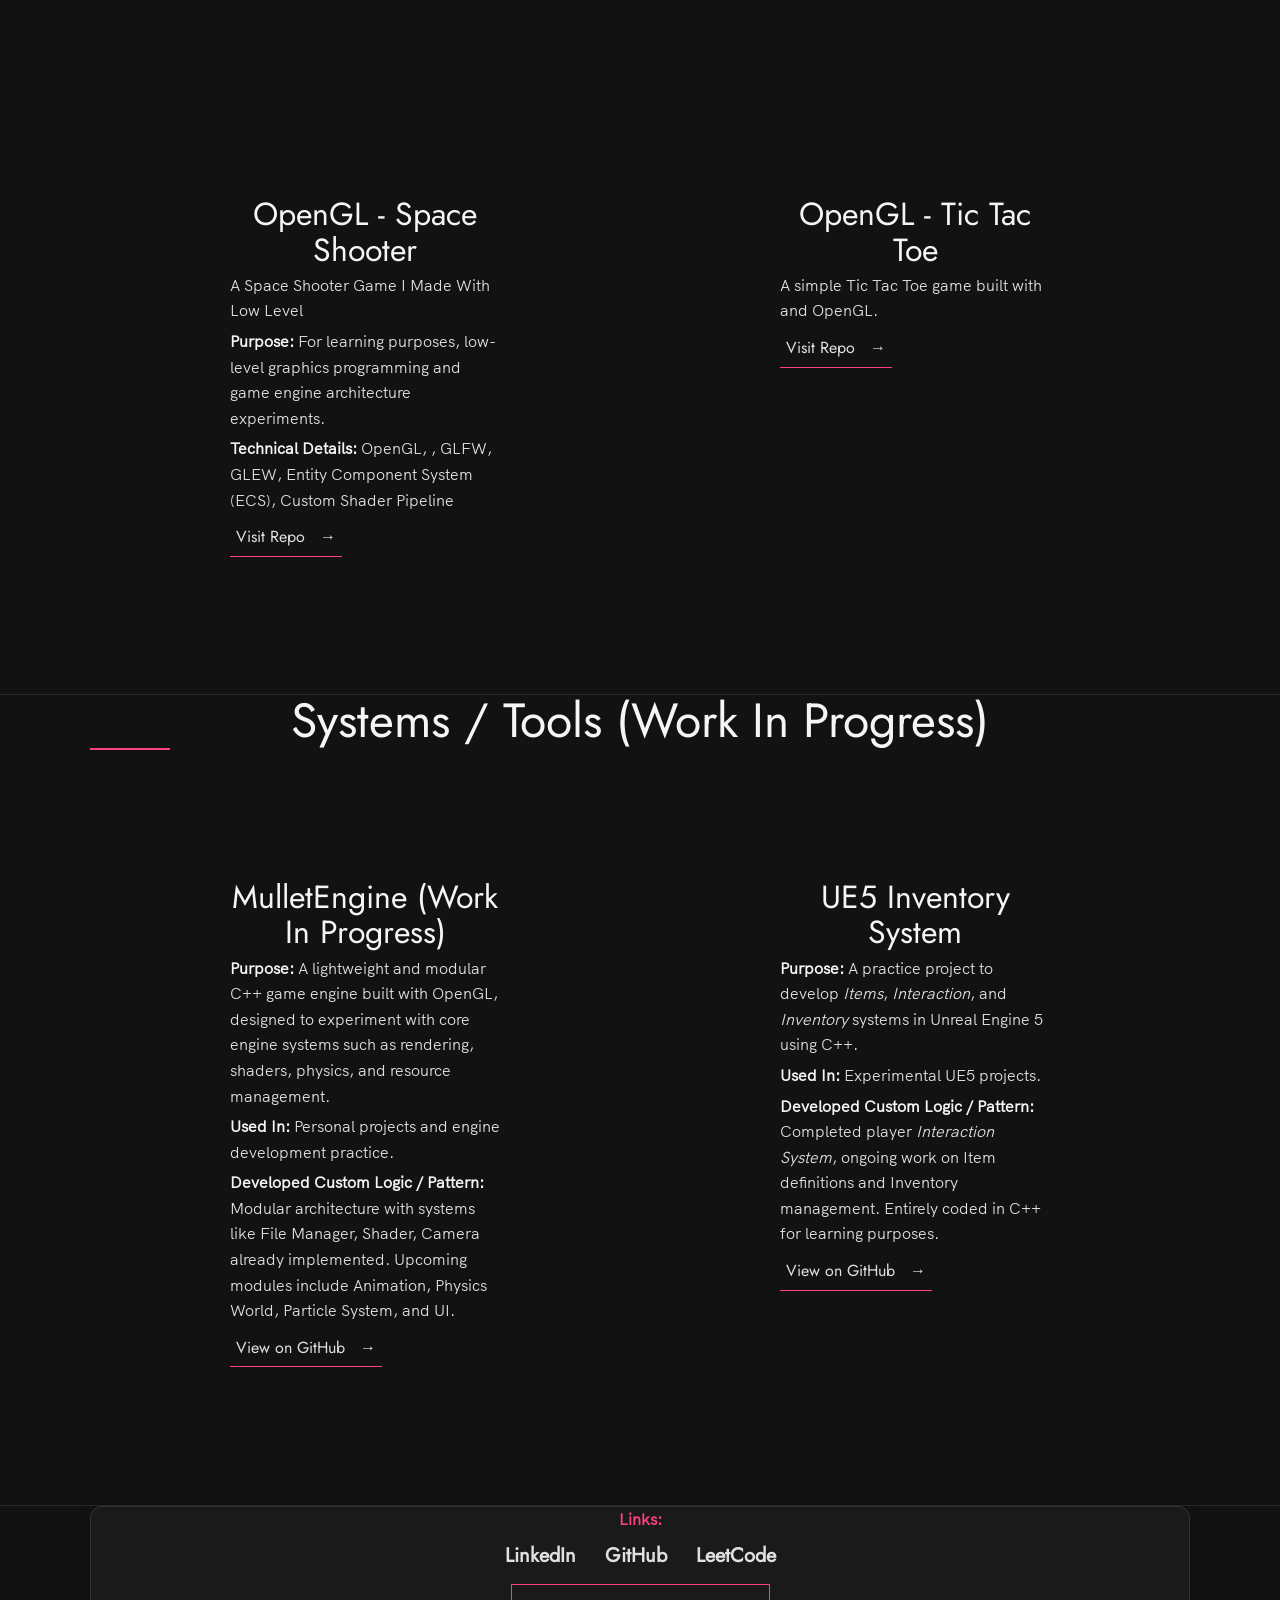
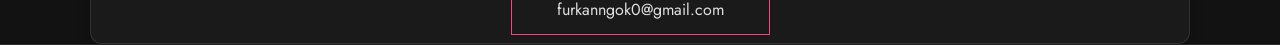
==== commit 4cffa9c8: "ref: contact info and systems/tools sections" ====
--- a/index.html
+++ b/index.html
@@ -22,7 +22,7 @@
             <li class="nav__item"><a href="#pc-games" class="nav__link">PC Games</a></li>
             <li class="nav__item"><a href="#mobile-games" class="nav__link">Mobile Games</a></li>
             <li class="nav__item"><a href="#cpp-projects" class="nav__link">C++ Projects</a></li>
-            <li class="nav__item"><a href="#unity-systems" class="nav__link">Systems / Tools</a></li>
+            <li class="nav__item"><a href="#systems-tools" class="nav__link">Systems / Tools</a></li>
             <li class="nav__item">
                 <a href="#about-contact" class="nav__link">About / Contact</a>
             </li>
@@ -319,80 +319,70 @@
 </section>
 
 
-        <section class="work" id="unity-systems">
-            <div class="row">
-                <h2>Systems / Tools (Work In Progress)</h2>
-                <div class="work__boxes">
-
-                    <!-- <div class="work__box">
-                        <div class="work__image-box video-container">
-                        </div>
-                        <div class="work__text">
-                            <h3>UI Manager(Project Work In Progress)</h3>
-                            <p><strong>Purpose:</strong> To speed up the development process and ensure consistency by creating a common UI management system in my projects.</p>
-                            <p><strong>Used in Projects:</strong> Merge Pile, Ghost Masters!</p>
-                            <p><strong>Developed Custom Logic / Pattern:</strong> A ScriptableObject-based architecture to centrally manage UI panels, integration of fluid animations with DOTween, and implementation of the State Machine Pattern.</p>
-                            <div class="work__links">
-                                <a href="#" class="link__text" target="_blank">
-                                    View on GitHub <span>→</span>
-                                </a>
-                            </div>
-                        </div>
-                    </div>
-
-                    <div class="work__box">
-                        <div class="work__image-box video-container">
-                        </div>
-                        <div class="work__text">
-                            <h3>Level Creator Tool</h3>
-                            <p><strong>Purpose:</strong> A custom tool developed to design and edit game levels quickly and effectively.</p>
-                            <p><strong>Used in Projects:</strong> Merge Pile (customized version)</p>
-                            <p><strong>Developed Custom Logic / Pattern:</strong> A visual and interactive level editor using Unity Editor Scripting, and level data management with ScriptableObjects.</p>
-                            <div class="work__links">
-                                <a href="#" class="link__text" target="_blank">
-                                    View on GitHub <span>→</span>
-                                </a>
-                            </div>
-                        </div>
-                    </div> -->
-                </div>
-            </div>
-        </section>
-
-        <section class="contact" id="about-contact">
-            <div class="row">
-                <h2>About / Contact</h2>
-                <div class="contact__info">
-
-                    <h4>Links:</h4>
-                    <ul class="work__list">
-                        <a href="https://www.linkedin.com/in/furkangokcs/" target="_blank">LinkedIn</a>
-                        <a href="https://github.com/muhammedfurkangok" target="_blank">GitHub</a>
-                        <a href="https://leetcode.com/u/L0fs/" target="_blank">LeetCode</a>
-                    </ul>
-                    <a href="mailto:furkanngok0@gmail.com" class="btn">furkanngok0@gmail.com</a>
-                </div>
-            </div>
-        </section>
+     <section class="work" id="systems-tools">
+  <div class="row">
+    <h2>Systems / Tools (Work In Progress)</h2>
+    <div class="work__boxes">
+
+      <div class="work__box">
+        <div class="work__text">
+          <h3>MulletEngine (Work In Progress)</h3>
+          <p><strong>Purpose:</strong> A lightweight and modular C++ game engine built with OpenGL, designed to experiment with core engine systems such as rendering, shaders, physics, and resource management.</p>
+          <p><strong>Used In:</strong> Personal projects and engine development practice.</p>
+          <p><strong>Developed Custom Logic / Pattern:</strong> Modular architecture with systems like File Manager, Shader, Camera already implemented. Upcoming modules include Animation, Physics World, Particle System, and UI.</p>
+          <div class="work__links">
+            <a href="https://github.com/muhammedfurkangok/MulletEngine" class="link__text" target="_blank">
+              View on GitHub <span>→</span>
+            </a>
+          </div>
+        </div>
+      </div>
+
+      <div class="work__box">
+        <div class="work__text">
+          <h3>UE5 Inventory System</h3>
+          <p><strong>Purpose:</strong> A practice project to develop <em>Items</em>, <em>Interaction</em>, and <em>Inventory</em> systems in Unreal Engine 5 using C++.</p>
+          <p><strong>Used In:</strong> Experimental UE5 projects.</p>
+          <p><strong>Developed Custom Logic / Pattern:</strong> Completed player <em>Interaction System</em>, ongoing work on Item definitions and Inventory management. Entirely coded in C++ for learning purposes.</p>
+          <div class="work__links">
+            <a href="https://github.com/muhammedfurkangok/UE5-InventorySystem" class="link__text" target="_blank">
+              View on GitHub <span>→</span>
+            </a>
+          </div>
+        </div>
+      </div>
+
+    </div>
+  </div>
+</section>
+
+
+       <section class="contact" id="about-contact">
+  <div class="row">
+    
+    <div class="contact__info">
+      <h4>Links:</h4>
+      <ul class="work__list">
+        <li>
+          <a href="https://www.linkedin.com/in/furkangokcs/" target="_blank" rel="noopener">LinkedIn</a>
+        </li>
+        <li>
+          <a href="https://github.com/muhammedfurkangok" target="_blank" rel="noopener">GitHub</a>
+        </li>
+        <li>
+          <a href="https://leetcode.com/u/L0fs/" target="_blank" rel="noopener">LeetCode</a>
+        </li>
+      </ul>
+
+      <a href="mailto:furkanngok0@gmail.com" class="btn">furkanngok0@gmail.com</a>
+    </div>
+  </div>
+</section>
+
 
     </main>
 
-    <footer role="contentinfo" class="footer">
-        <div class="row">
-            <ul class="footer__social-links">
-                <li class="footer__social-link-item">
-                    <a href="https://github.com/muhammedfurkangok" title="Link to Github Profile" target="_blank">
-                        <img src="./images/github.svg" class="footer__social-image" alt="Github">
-                    </a>
-                </li>
-                <li class="footer__social-link-item">
-                    <a href="https://www.linkedin.com/in/furkangokcs/" target="_blank">
-                        <img src="./images/linkedin.svg" title="Link to Linkedin Profile" class="footer__social-image" alt="Linkedin">
-                    </a>
-                </li>
-            </ul>
-        </div>
-    </footer>
+    
 
     <a href="#home" class="back-to-top" title="Back to Top">
         <img src="./images/arrow-up.svg" alt="Back to Top" class="back-to-top__image" />
--- a/index.css
+++ b/index.css
@@ -726,46 +726,73 @@
 /* --------------------------------------- */
 
 .contact__info {
-    max-width: var(--container-normal-width);
-    margin-left: auto;
-    margin-right: auto;
-    text-align: center;
-    padding: var(--gutter-normal);
-    border: var(--border-color);
-    border-radius: 8px;
-    background-color: var(--secondary-bg);
-    box-shadow: 0 4px 8px var(--shadow-color);
-    transition: background-color 0.3s ease, border-color 0.3s ease, box-shadow 0.3s ease;
-}
-
-    .contact__info h4 {
-        margin-top: var(--gutter-small);
-        color: var(--accent-color);
-    }
-
-    .contact__info .work__list {
-        text-align: center;
-        list-style-position: inside;
-        padding-left: 0;
-        width: fit-content;
-        margin-left: auto;
-        margin-right: auto;
-        list-style-type: none;
-    }
-
-        .contact__info .work__list li {
-            margin-bottom: 0.8rem;
-        }
-
-            .contact__info .work__list li a {
-                display: inline-block;
-                margin: 0 8px;
-                font-size: var(--font-size-normal);
-            }
-
-    .contact__info .btn {
-        margin-top: var(--gutter-normal);
-    }
+  max-width: var(--container-normal-width);
+  margin-left: auto;
+  margin-right: auto;
+  text-align: center;
+  padding: var(--gutter-normal);
+  border: var(--border-color);
+  border-radius: 12px;                   /* 8 → 12: daha modern görünüm */
+  background-color: var(--secondary-bg);
+  box-shadow: 0 6px 16px var(--shadow-color); /* biraz daha yumuşak gölge */
+  transition: background-color 0.3s ease, border-color 0.3s ease, box-shadow 0.3s ease;
+}
+
+.contact__info h4 {
+  margin-top: var(--gutter-small);
+  margin-bottom: 0.75rem;
+  color: var(--accent-color);
+  font-weight: 600;
+}
+
+/* Liste: gerçek <li> kullanımı, yatay akış ve “pill” görünüm */
+.contact__info .work__list {
+  list-style: none;
+  padding: 0;
+  margin: 0.75rem auto 1.25rem;
+  display: flex;
+  flex-wrap: wrap;
+  justify-content: center;
+  gap: 0.75rem 1rem; /* satır ve sütun aralığı */
+  width: min(100%, 680px); /* çok genişe yayılmasın */
+}
+
+.contact__info .work__list li {
+  margin: 0; /* gap iş görüyor */
+}
+
+.contact__info .work__list li a {
+  display: inline-flex;
+  align-items: center;
+  justify-content: center;
+  padding: 0.55rem 0.95rem;
+  border-radius: 9999px;                 /* “pill” */
+  border: 1px solid var(--border-color);
+  background: rgba(0,0,0,0);             /* tema ile uyumlu, transparan */
+  text-decoration: none;
+  font-size: var(--font-size-normal);
+  font-weight: 600;
+  line-height: 1;
+  color: var(--color-text);
+  transition: transform .15s ease, box-shadow .2s ease, background-color .2s ease, border-color .2s ease, color .2s ease;
+}
+
+.contact__info .work__list li a:hover,
+.contact__info .work__list li a:focus-visible {
+  border-color: var(--accent-color);
+  background: color-mix(in srgb, var(--accent-color) 14%, transparent);
+  color: var(--accent-color);
+  box-shadow: 0 4px 10px color-mix(in srgb, var(--accent-color) 18%, transparent);
+  transform: translateY(-1px);
+  outline: none;
+}
+
+.contact__info .btn {
+  margin-top: var(--gutter-normal);
+}
+
+
+    
 
 /* --------------------------------------- */
 /* ----- Footer ----- */
